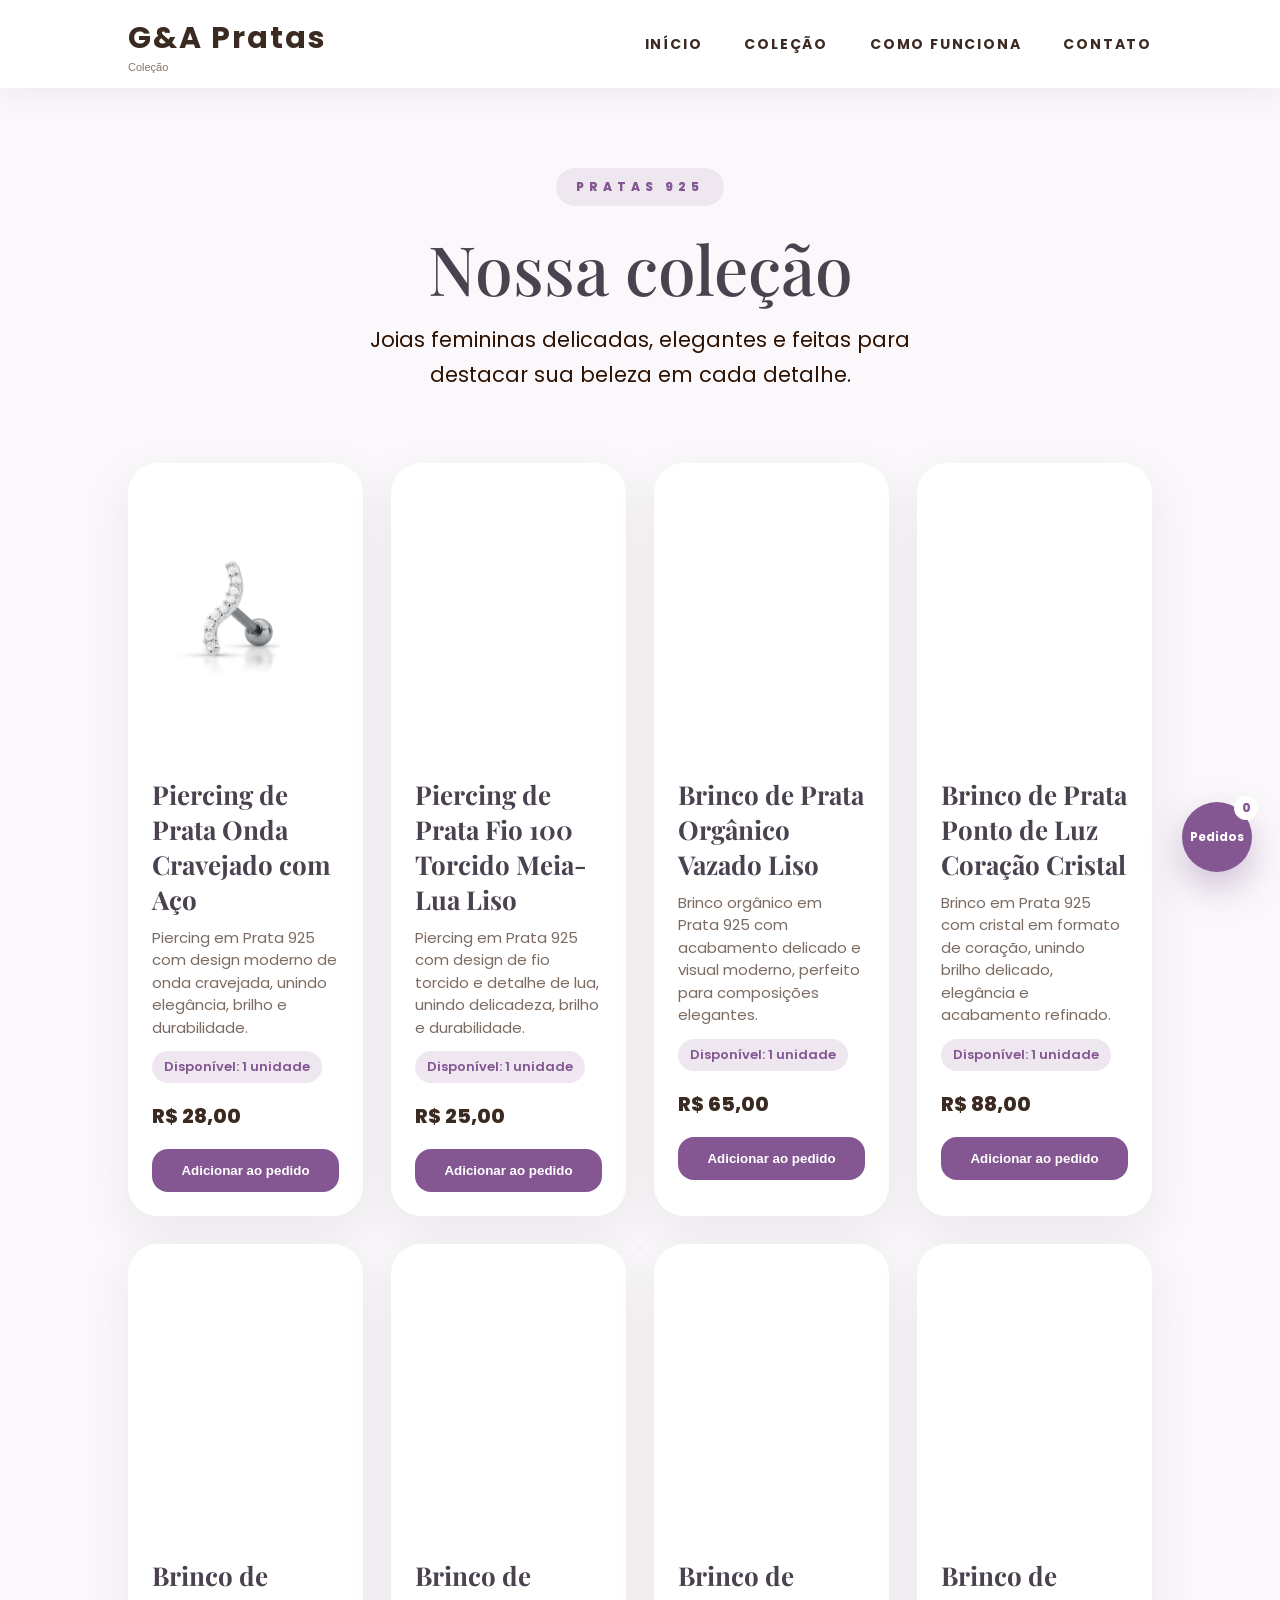
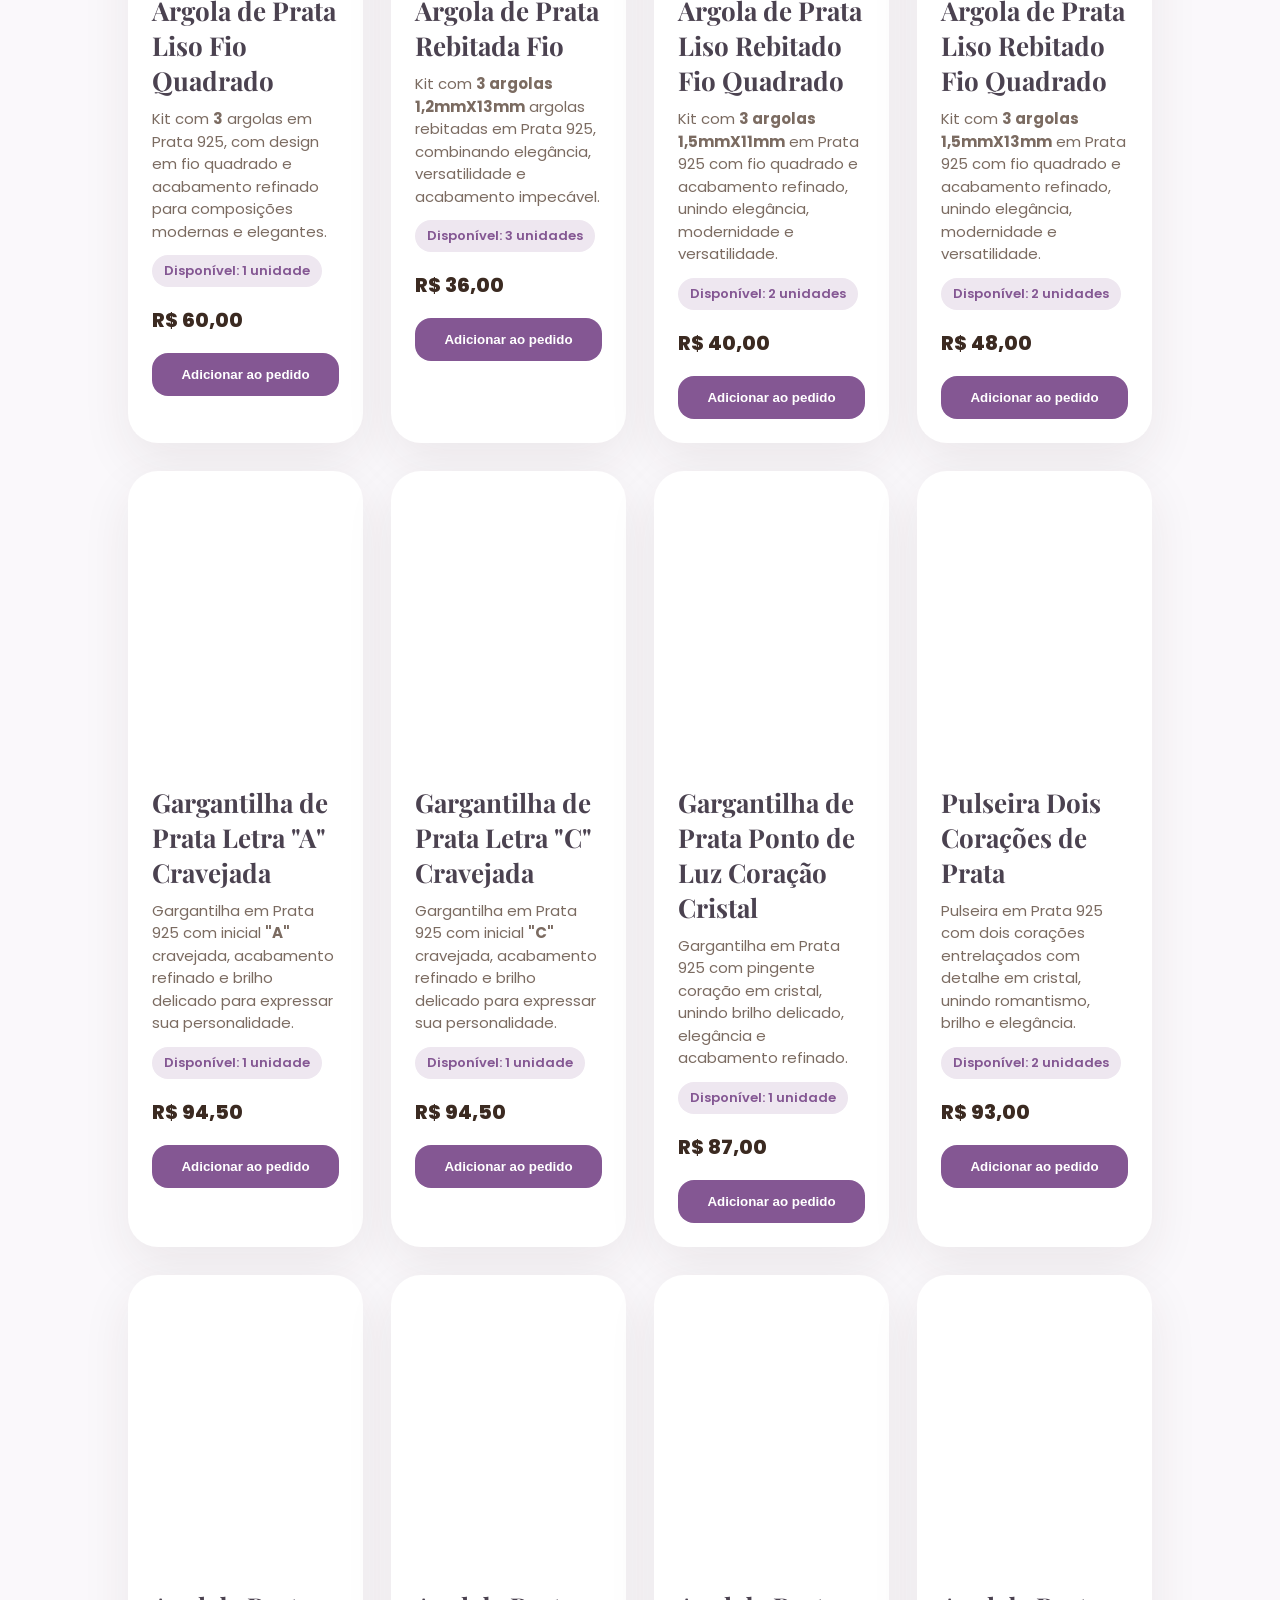
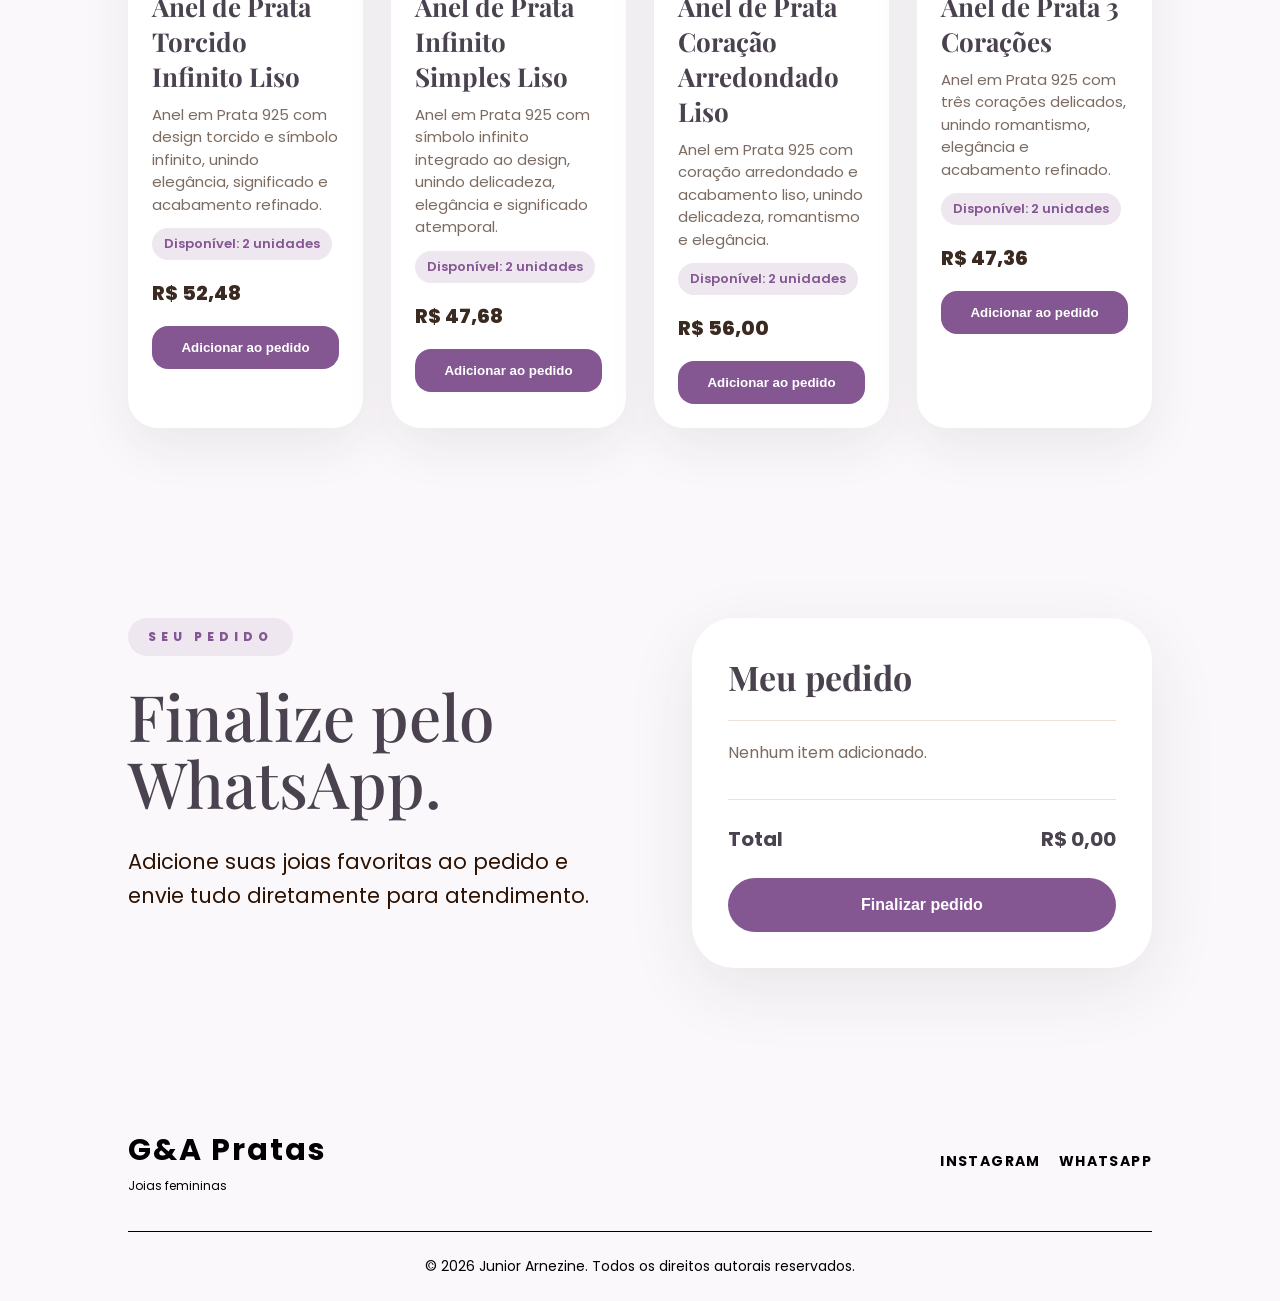
==== G&A Pratas Site/Pages/colecao.html @ 2f2204c3 "Add files via upload" ====
<!DOCTYPE html>
<html lang="pt-BR">
<head>
  <meta charset="UTF-8">
  <meta name="viewport" content="width=device-width, initial-scale=1.0">

  <title>Coleção | G&A Pratas 925</title>
    <link rel="icon" type="imagen/png" href="Imagens/Logo-App bar.png"> 
    <link rel="stylesheet" href="https://cdnjs.cloudflare.com/ajax/libs/font-awesome/6.5.1/css/all.min.css">
  <link rel="preconnect" href="https://fonts.googleapis.com">
  <link rel="preconnect" href="https://fonts.gstatic.com" crossorigin>
  <link href="https://fonts.googleapis.com/css2?family=Playfair+Display:wght@500;600;700&family=Poppins:wght@300;400;500;600;700;800&display=swap" rel="stylesheet">

  <link rel="stylesheet" href="style.css">
</head>

<body>

  <header class="header">
    <a href="index.html" class="logo">
      G&A Pratas
      <span>Coleção</span>
    </a>

    <nav class="nav">
      <a href="index.html">Início</a>
      <a href="#products">Coleção</a>
      <a href="index.html#como-funciona">Como funciona</a>
      <a href="#contato">Contato</a>
    </nav>

    <button class="menu-btn">☰</button>
  </header>

  <main>
    <section class="section collection-page">
      <div class="section-title">
        <span class="tag">Pratas 925</span>
        <h1>Nossa coleção</h1>
        <p>Joias femininas delicadas, elegantes e feitas para destacar sua beleza em cada detalhe.</p>
      </div>

<div class="products" id="products">

  <article class="product">
    <div class="product-img" style="background-image:url('./Imagens/Products/Piercing-onda.webp')"></div>
    <div class="product-info">
      <h3>Piercing de Prata Onda Cravejado com Aço</h3>
      <p>Piercing em Prata 925 com design moderno de onda cravejada, unindo elegância, brilho e durabilidade.</p>
      <span class="stock">Disponível: 1 unidade</span>
      <div class="price">R$ 28,00</div>
      <button onclick="addToCart('Piercing de Prata Onda Cravejado com Aço', 28.00)">Adicionar ao pedido</button>
    </div>
  </article>

  <article class="product">
    <div class="product-img" style="background-image:url('./imagens/Products/Piercing-Coração.webp')"></div>
    <div class="product-info">
      <h3>Piercing de Prata Fio 100 Torcido Meia-Lua Liso</h3>
      <p>Piercing em Prata 925 com design de fio torcido e detalhe de lua, unindo delicadeza, brilho e durabilidade.</p>
      <span class="stock">Disponível: 1 unidade</span>
      <div class="price">R$ 25,00</div>
      <button onclick="addToCart('Piercing de Prata Fio 100 Torcido Meia-Lua Liso', 25.00)">Adicionar ao pedido</button>
    </div>
  </article>

  <article class="product">
    <div class="product-img" style="background-image:url('./imagens/Products/Brinco-Vazado-Organico.webp')"></div>
    <div class="product-info">
      <h3>Brinco de Prata Orgânico Vazado Liso</h3>
      <p>Brinco orgânico em Prata 925 com acabamento delicado e visual moderno, perfeito para composições elegantes.</p>
      <span class="stock">Disponível: 1 unidade</span>
      <div class="price">R$ 65,00</div>
      <button onclick="addToCart('Brinco de Prata Orgânico Vazado Liso', 65.00)">Adicionar ao pedido</button>
    </div>
  </article>

  <article class="product">
    <div class="product-img" style="background-image:url('./imagens/Products/Brinco-PontoLuz-Coração.webp')"></div>
    <div class="product-info">
      <h3>Brinco de Prata Ponto de Luz Coração Cristal</h3>
      <p>Brinco em Prata 925 com cristal em formato de coração, unindo brilho delicado, elegância e acabamento refinado.</p>
      <span class="stock">Disponível: 1 unidade</span>
      <div class="price">R$ 88,00</div>
      <button onclick="addToCart('Brinco de Prata Ponto de Luz Coração Cristal', 88.00)">Adicionar ao pedido</button>
    </div>
  </article>

  <article class="product">
    <div class="product-img" style="background-image:url('./imagens/Products/Trio-Argola-Lisa.webp')"></div>
    <div class="product-info">
      <h3>Brinco de Argola de Prata Liso Fio Quadrado</h3>
      <p>Kit com <strong>3</strong>  argolas em Prata 925, com design em fio quadrado e acabamento refinado para composições modernas e elegantes.</p>
      <span class="stock">Disponível: 1 unidade</span>
      <div class="price">R$ 60,00</div>
      <button onclick="addToCart('Brinco de Argola de Prata Liso Fio Quadrado', 60.00)">Adicionar ao pedido</button>
    </div>
  </article>

  <article class="product">
    <div class="product-img" style="background-image:url('./imagens/Products/Trio-Argola-Rebitada.webp')"></div>
    <div class="product-info">
      <h3>Brinco de Argola de Prata Rebitada Fio</h3>
      <p>Kit com <strong>3 argolas 1,2mmX13mm</strong> argolas rebitadas em Prata 925, combinando elegância, versatilidade e acabamento impecável.</p>
      <span class="stock">Disponível: 3 unidades</span>
      <div class="price">R$ 36,00</div>
      <button onclick="addToCart('Brinco de Argola de Prata Rebitada Fio 1,2mm', 36.00)">Adicionar ao pedido</button>
    </div>
  </article>

  <article class="product">
    <div class="product-img" style="background-image:url('./imagens/Products/Trio-Argola-Rebitada-Quadrado.webp')"></div>
    <div class="product-info">
      <h3>Brinco de Argola de Prata Liso Rebitado Fio Quadrado</h3>
      <p>Kit com <strong>3 argolas 1,5mmX11mm</strong> em Prata 925 com fio quadrado e acabamento refinado, unindo elegância, modernidade e versatilidade.</p>
      <span class="stock">Disponível: 2 unidades</span>
      <div class="price">R$ 40,00</div>
      <button onclick="addToCart('Brinco de Argola de Prata Liso Rebitado Fio Quadrado', 40.00)">Adicionar ao pedido</button>
    </div>
  </article>

  <article class="product">
    <div class="product-img" style="background-image:url('./imagens/Products/Trio-Argola-Rebitada-Quadrado.webp')"></div>
    <div class="product-info">
      <h3>Brinco de Argola de Prata Liso Rebitado Fio Quadrado</h3>
      <p>Kit com <strong>3 argolas 1,5mmX13mm</strong> em Prata 925 com fio quadrado e acabamento refinado, unindo elegância, modernidade e versatilidade.</p>
      <span class="stock">Disponível: 2 unidades</span>
      <div class="price">R$ 48,00</div>
      <button onclick="addToCart('Brinco de Argola de Prata Liso Rebitado Fio Quadrado', 48.00)">Adicionar ao pedido</button>
    </div>
  </article>

  <article class="product">
    <div class="product-img" style="background-image:url('./imagens/Products/Colar-Letra-A.webp')"></div>
    <div class="product-info">
      <h3>Gargantilha de Prata Letra <strong>"A"</strong> Cravejada</h3>
      <p>Gargantilha em Prata 925 com inicial <strong>"A"</strong> cravejada, acabamento refinado e brilho delicado para expressar sua personalidade.</p>
      <span class="stock">Disponível: 1 unidade</span>
      <div class="price">R$ 94,50</div>
      <button onclick="addToCart('Gargantilha de Prata Letra A Cravejada', 94.50)">Adicionar ao pedido</button>
    </div>
  </article>

    <article class="product">
    <div class="product-img" style="background-image:url('./imagens/Products/Colar-Letra-C.png')"></div>
    <div class="product-info">
      <h3>Gargantilha de Prata Letra <strong>"C"</strong> Cravejada</h3>
      <p>Gargantilha em Prata 925 com inicial <strong>"C"</strong> cravejada, acabamento refinado e brilho delicado para expressar sua personalidade.</p>
      <span class="stock">Disponível: 1 unidade</span>
      <div class="price">R$ 94,50</div>
      <button onclick="addToCart('Gargantilha de Prata Letra C Cravejada', 94.50)">Adicionar ao pedido</button>
    </div>
  </article>

  <article class="product">
    <div class="product-img" style="background-image:url('./imagens/Products/Colar-PontoLuz-Coração.webp')"></div>
    <div class="product-info">
      <h3>Gargantilha de Prata Ponto de Luz Coração Cristal</h3>
      <p>Gargantilha em Prata 925 com pingente coração em cristal, unindo brilho delicado, elegância e acabamento refinado.</p>
      <span class="stock">Disponível: 1 unidade</span>
      <div class="price">R$ 87,00</div>
      <button onclick="addToCart('Gargantilha de Prata Ponto de Luz Coração Cristal', 87.00)">Adicionar ao pedido</button>
    </div>
  </article>

  <article class="product">
    <div class="product-img" style="background-image:url('./imagens/Products/Pulseira-Dois-Corações.webp')"></div>
    <div class="product-info">
      <h3>Pulseira Dois Corações de Prata</h3>
      <p>Pulseira em Prata 925 com dois corações entrelaçados com detalhe em cristal, unindo romantismo, brilho e elegância.</p>
      <span class="stock">Disponível: 2 unidades</span>
      <div class="price">R$ 93,00</div>
      <button onclick="addToCart('Pulseira Dois Corações de Prata', 93.00)">Adicionar ao pedido</button>
    </div>
  </article>

  <article class="product">
    <div class="product-img" style="background-image:url('./imagens/Products/Anel-Infinito-Torcido.webp')"></div>
    <div class="product-info">
      <h3>Anel de Prata Torcido Infinito Liso</h3>
      <p>Anel em Prata 925 com design torcido e símbolo infinito, unindo elegância, significado e acabamento refinado.</p>
      <span class="stock">Disponível: 2 unidades</span>
      <div class="price">R$ 52,48</div>
      <button onclick="addToCart('Anel de Prata Torcido Infinito Liso', 52.48)">Adicionar ao pedido</button>
    </div>
  </article>

  <article class="product">
    <div class="product-img" style="background-image:url('./imagens/Products/Anel-Infinito-Simples.webp')"></div>
    <div class="product-info">
      <h3>Anel de Prata Infinito Simples Liso</h3>
      <p>Anel em Prata 925 com símbolo infinito integrado ao design, unindo delicadeza, elegância e significado atemporal.</p>
      <span class="stock">Disponível: 2 unidades</span>
      <div class="price">R$ 47,68</div>
      <button onclick="addToCart('Anel de Prata Infinito Simples Liso', 47.68)">Adicionar ao pedido</button>
    </div>
  </article>

  <article class="product">
    <div class="product-img" style="background-image:url('./imagens/Products/Anel-Coração-Arrendondado.webp')"></div>
    <div class="product-info">
      <h3>Anel de Prata Coração Arredondado Liso</h3>
      <p>Anel em Prata 925 com coração arredondado e acabamento liso, unindo delicadeza, romantismo e elegância.</p>
      <span class="stock">Disponível: 2 unidades</span>
      <div class="price">R$ 56,00</div>
      <button onclick="addToCart('Anel de Prata Coração Arredondado Liso', 56.00)">Adicionar ao pedido</button>
    </div>
  </article>

  <article class="product">
    <div class="product-img" style="background-image:url('./imagens/Products/Anel-3-Corações.webp')"></div>
    <div class="product-info">
      <h3>Anel de Prata 3 Corações</h3>
      <p>Anel em Prata 925 com três corações delicados, unindo romantismo, elegância e acabamento refinado.</p>
      <span class="stock">Disponível: 2 unidades</span>
      <div class="price">R$ 47,36</div>
      <button onclick="addToCart('Anel de Prata 3 Corações', 47.36)">Adicionar ao pedido</button>
    </div>
  </article>

</div>
    </section>

    <section class="custom" id="finalizar">
      <div>
        <span class="tag">Seu pedido</span>
        <h2>Finalize pelo WhatsApp.</h2>
        <p>Adicione suas joias favoritas ao pedido e envie tudo diretamente para atendimento.</p>
      </div>

      <div class="cart">
        <h3>Meu pedido</h3>
        <div class="cart-items" id="cartItems">Nenhum item adicionado.</div>

        <div class="total">
          <strong>Total</strong>
          <strong id="cartTotal">R$ 0,00</strong>
        </div>

        <button class="btn primary full" onclick="checkout()">Finalizar pedido</button>
      </div>
    </section>
  </main>

  <footer class="footer" id="contato">
    <div class="footer-content">
      <a href="index.html" class="footer-logo">
        G&A Pratas
        <span>Joias femininas</span>
      </a>

      <div class="footer-social">
        <a href="https://www.instagram.com/gea.pratas?igsh=MWtmd3duazVtOTZtcA==" target="_blank">Instagram</a>
        <a href="https://wa.me/+5545991361859" target="_blank">WhatsApp</a>
      </div>
    </div>

    <div class="footer-bottom">
      <p>© 2026 Junior Arnezine. Todos os direitos autorais reservados.</p>
    </div>
  </footer>

  <a href="#finalizar" class="floating-cart">
  <strong>Pedidos</strong>
  <span id="floatingCartCount">0</span>
</a>

  <script src="script.js"></script>
</body>
</html>
---- G&A Pratas Site/Pages/style.css ----
:root {
  --primary: #845793;
  --primary-dark: #CEC0D2;
  --primary-light: #EEE7F0;
  --text-dark: #4B4250;
  --background: #FAF8FB;
}
* {
  box-sizing: border-box;
  margin: 0;
  padding: 0;
}

html {
  scroll-behavior: smooth;
}

body {
  font-family: 'Poppins', sans-serif;
  background: var(--background);
  color: var(--text-dark);
}


/* =========================
   HEADER / MENU
========================= */

.header {
  height: 88px;
  display: flex;
  align-items: center;
  justify-content: space-between;
  padding: 0 10%;
  background: rgba(255, 255, 255, 0.92);
  position: sticky;
  top: 0;
  z-index: 10;
  box-shadow: 0 8px 30px rgba(58, 42, 33, 0.06);
}

.logo {
  font-family: 'Poppins', serif;
  font-size: 30px;
  font-weight: 700;
  letter-spacing: 2px;
  color: #3b2a21;
  text-decoration: none;
}

.logo span {
  display: block;
  font-family: Inter, sans-serif;
  font-size: 11px;
  font-weight: 400;
  letter-spacing: 0;
  color: #8b7567;
}

.nav {
  display: flex;
  gap: 42px;
}

.nav a {
  text-decoration: none;
  color: #3b2a21;
  text-transform: uppercase;
  font-weight: 700;
  font-size: 14px;
  letter-spacing: 1.8px;
}

.menu-btn {
  display: none;
  background: none;
  border: 0;
  font-size: 28px;
  color: #3b2a21;
}


/* =========================
   HERO / BANNER PRINCIPAL
========================= */

.hero {
  min-height: calc(100vh - 88px);
  display: grid;
  grid-template-columns: 1fr 1fr;
  gap: 60px;
  align-items: center;
  padding: 60px 10%;
}

.tag {
  display: inline-block;
  text-transform: uppercase;
  color: #845793;
  background: #EEE7F0;
  padding: 10px 20px;
  border-radius: 50px;
  font-size: 12px;
  font-weight: 800;
  letter-spacing: 5px;
  margin-bottom: 26px;
}

h1,
h2 {
  font-family: 'Playfair Display', serif;
  font-weight: 500;
  line-height: 1.05;
}

h1 {
  font-size: 74px;
  max-width: 680px;
}

h2 {
  font-size: 56px;
}

.sub,
.hero-text p:not(.tag),
.section-title p,
.custom p {
  font-size: 21px;
  line-height: 1.65;
  color: #2e1201;
  max-width: 610px;
  margin-top: 28px;
}

.actions {
  display: flex;
  gap: 18px;
  margin-top: 36px;
}


/* =========================
   BOTÕES
========================= */

.btn {
  border: 0;
  border-radius: 999px;
  padding: 18px 32px;
  font-weight: 800;
  font-size: 16px;
  text-decoration: none;
  cursor: pointer;
  display: inline-flex;
  align-items: center;
  justify-content: center;
  transition: 0.25s;
}

.primary {
  background: var(--primary);
  color: white;
}

.primary:hover {
  transform: translateY(-2px);
  background:var(--primary-dark);
}

.secondary {
  background: white;
  color: #3b2a21;
  border: 1px solid #e7ddd5;
}


/* =========================
   IMAGEM PRINCIPAL
========================= */

.hero-card {
  position: relative;
}

.jewel-img {
    height: 620px;
    overflow: hidden;
    border-radius: 90px 0 90px 0;
}

.jewel-img img {
    width: 100%;
    height: 100%;
    object-fit: cover;
    display: block;
}

.floating-card {
  position: absolute;
  right: -20px;
  top: 32px;
  background: rgba(255, 255, 255, 0.82);
  backdrop-filter: blur(10px);
  padding: 24px 36px;
  border-radius: 28px;
  color: #845793;
  box-shadow: 0 20px 60px rgba(58, 42, 33, 0.16);
  font-family: 'Poppins', serif;
  font-size: 15px;
  font-weight: 1200px;
}


/* =========================
   SEÇÕES
========================= */

.section {
  padding: 90px 10%;
}

.section-title {
  text-align: center;
  margin-bottom: 70px;
}

.section-title h2 {
  color: #3b2a21;
}

.section-title p {
  margin: 20px auto 0;
}


/* =========================
   PRODUTOS
========================= */

.products {
  display: grid;
  grid-template-columns: repeat(4, 1fr);
  gap: 28px;
}

.product {
  background: white;
  border-radius: 30px;
  overflow: hidden;
  box-shadow: 0 18px 50px rgba(58, 42, 33, 0.08);
  transition: 0.25s;
}

.product:hover {
  transform: translateY(-6px);
}

.product-img {
  height: 290px;
  background-size: cover;
  background-position: center;
}

.product-info {
  padding: 24px;
}

.product-info h3 {
  font-family: 'Playfair Display', serif;
  font-size: 26px;
  margin-bottom: 10px;
}

.product-info p {
  color: #7b6b61;
  line-height: 1.5;
  font-size: 15px;
  min-height: 45px;
}

.price {
  font-weight: 800;
  font-size: 20px;
  margin: 18px 0;
  color: #3b2a21;
}

.product button {
  width: 100%;
  padding: 14px;
  border-radius: 16px;
  border: 0;
  background: #845793;
  color: white;
  font-weight: 800;
  cursor: pointer;
}


/* =========================
   ÁREA PERSONALIZADA / CARRINHO
========================= */

.custom {
  padding: 100px 10%;
  display: grid;
  grid-template-columns: 1fr 460px;
  gap: 70px;
  align-items: start;
}

.custom h2 {
  font-size: 64px;
  max-width: 560px;
}

.cart {
  background: white;
  border-radius: 42px;
  padding: 36px;
  box-shadow: 0 20px 70px rgba(58, 42, 33, 0.09);
}

.cart h3 {
  font-family: 'Playfair Display', serif;
  font-size: 34px;
  margin-bottom: 20px;
}

.cart-items {
  color: #7b6b61;
  line-height: 1.8;
  border-top: 1px solid #eee2d8;
  border-bottom: 1px solid #eee2d8;
  padding: 18px 0;
  min-height: 80px;
}

.cart-line {
  display: flex;
  justify-content: space-between;
  gap: 10px;
  margin-bottom: 8px;
}

.cart-line button {
  border: 0;
  background: #fff0e9;
  color: #a45d48;
  border-radius: 8px;
  padding: 2px 8px;
  cursor: pointer;
}

.total {
  display: flex;
  justify-content: space-between;
  margin: 24px 0;
  font-size: 20px;
}

.full {
  width: 100%;
}


/* =========================
   COMO FUNCIONA
========================= */

.steps {
  background: #845793;
  color: white;
  padding: 100px 10% 120px;
}

.light h2 {
  color: white;
}

.light p {
  color: #d8c9be;
}

.step-grid {
  display: grid;
  grid-template-columns: repeat(4, 1fr);
  gap: 34px;
  text-align: center;
}

.step {
  padding: 30px;
}

.step span {
  display: inline-flex;
  width: 54px;
  height: 54px;
  border-radius: 50%;
  background: white;
  color: #3b2a21;
  align-items: center;
  justify-content: center;
  font-weight: 900;
  margin-bottom: 24px;
}

.step h3 {
  font-family: 'Playfair Display', serif;
  font-size: 28px;
  margin-bottom: 18px;
}

.step p {
  color: #d8c9be;
  line-height: 1.6;
}


/* =========================
   BOTÃO WHATSAPP
========================= */

.whatsapp {
  position: fixed;
  right: 28px;
  bottom: 28px;
  width: 66px;
  height: 66px;
  border-radius: 50%;
  background: #845793;
  color: white;
  display: flex;
  align-items: center;
  justify-content: center;
  text-decoration: none;
  font-size: 28px;
  box-shadow: 0 15px 35px rgba(132, 87, 147, 0.35);
    transition: .3s;
}
.whatsapp:hover {
    background: #6E4779;
    transform: translateY(-3px);
}

/* =========================
   RESPONSIVO - TABLET
========================= */

@media (max-width: 1100px) {
  .products {
    grid-template-columns: repeat(2, 1fr);
  }

  .hero,
  .custom {
    grid-template-columns: 1fr;
  }

  .hero-card {
    order: -1;
  }

  .jewel-img {
    height: 480px;
  }

  h1 {
    font-size: 56px;
  }

  .step-grid {
    grid-template-columns: repeat(2, 1fr);
  }
}


/* =========================
   RESPONSIVO - CELULAR
========================= */

@media (max-width: 720px) {
  .header {
    padding: 0 6%;
    height: 76px;
  }

  .nav {
    display: none;
    position: absolute;
    top: 76px;
    left: 0;
    right: 0;
    background: white;
    flex-direction: column;
    padding: 24px 6%;
    gap: 22px;
    box-shadow: 0 20px 40px rgba(58, 42, 33, 0.08);
  }

  .nav.active {
    display: flex;
  }

  .menu-btn {
    display: block;
  }

  .hero,
  .section,
  .custom,
  .steps {
    padding-left: 6%;
    padding-right: 6%;
  }

  .hero {
    padding-top: 34px;
    gap: 34px;
  }

  .jewel-img {
    height: 360px;
    border-radius: 46px 0 46px 0;
  }

  .floating-card {
    right: 12px;
    top: 18px;
    font-size: 17px;
    padding: 16px 22px;
  }

  h1 {
    font-size: 44px;
  }

  h2,
  .custom h2 {
    font-size: 40px;
  }

  .sub,
  .section-title p,
  .custom p {
    font-size: 17px;
  }

  .actions {
    flex-direction: column;
  }

  .products,
  .step-grid {
    grid-template-columns: 1fr;
  }

  .custom {
    gap: 34px;
  }

  .cart {
    padding: 26px;
    border-radius: 28px;
  }
}
.footer {
  background: #FAF8FB;
  color: #000000;
  padding: 60px 10% 24px;
}

.footer-content {
  display: flex;
  align-items: center;
  justify-content: space-between;
  gap: 32px;
  border-bottom: 1px solid #000000;
  padding-bottom: 36px;
}

.footer-logo {
  font-family: 'Poppins', serif;
  font-size: 30px;
  font-weight: 700;
  letter-spacing: 2px;
  color:  #000000;
  text-decoration: none;
}

.footer-logo span {
  display: block;
  font-family: 'Poppins', sans-serif;
  font-size: 12px;
  font-weight: 400;
  letter-spacing: 0;
  color: #000000;
  margin-top: 4px;
}

.footer-social {
  display: flex;
  gap: 18px;
  flex-wrap: wrap;
}

.footer-social a {
  color: #000000;
  text-decoration: none;
  font-weight: 700;
  font-size: 14px;
  text-transform: uppercase;
  letter-spacing: 1.4px;
  transition: 0.25s;
}

.footer-social a:hover {
  color: #3b2a21;
}

.footer-bottom {
  text-align: center;
  padding-top: 24px;
}

.footer-bottom p {
  color: #000000;
  font-size: 14px;
}

@media (max-width: 720px) {
  .footer {
    padding: 46px 6% 22px;
  }

  .footer-content {
    flex-direction: column;
    align-items: flex-start;
  }

  .footer-social {
    flex-direction: column;
    gap: 14px;
  }

  .footer-bottom {
    text-align: left;
  }
}
.collection-page {
  padding-top: 80px;
}

.collection-page h1 {
    font-size: 68px;
    text-align: center;
    margin: 0 auto 20px;
}

@media (max-width: 720px) {
  .collection-page h1 {
    font-size: 44px;
  }
}
.stock {
  display: inline-block;
  margin-top: 12px;
  font-size: 13px;
  font-weight: 600;
  color: #845793;
  background: #EEE7F0;
  padding: 6px 12px;
  border-radius: 999px;
}
.floating-cart {
  position: fixed;
  right: 28px;
  bottom: 28px;
  font-family: 'Poppins', sans-serif;
  width: 70px;
  height: 70px;
  border-radius: 50%;
  background: #845793;
  color: white;
  display: flex;
  align-items: center;
  justify-content: center;
  text-decoration: none;
  font-size: 12px;
  z-index: 999;
  box-shadow: 0 15px 35px rgba(132, 87, 147, 0.35);
  transition: 0.3s;
}

.floating-cart:hover {
  background: #6e4779;
  transform: translateY(-4px);
}

#floatingCartCount {
  position: absolute;
  top: -6px;
  right: -6px;
  width: 24px;
  height: 24px;
  border-radius: 50%;
  background: white;
  color: #845793;
  display: flex;
  align-items: center;
  justify-content: center;
  font-size: 12px;
  font-weight: 800;
}
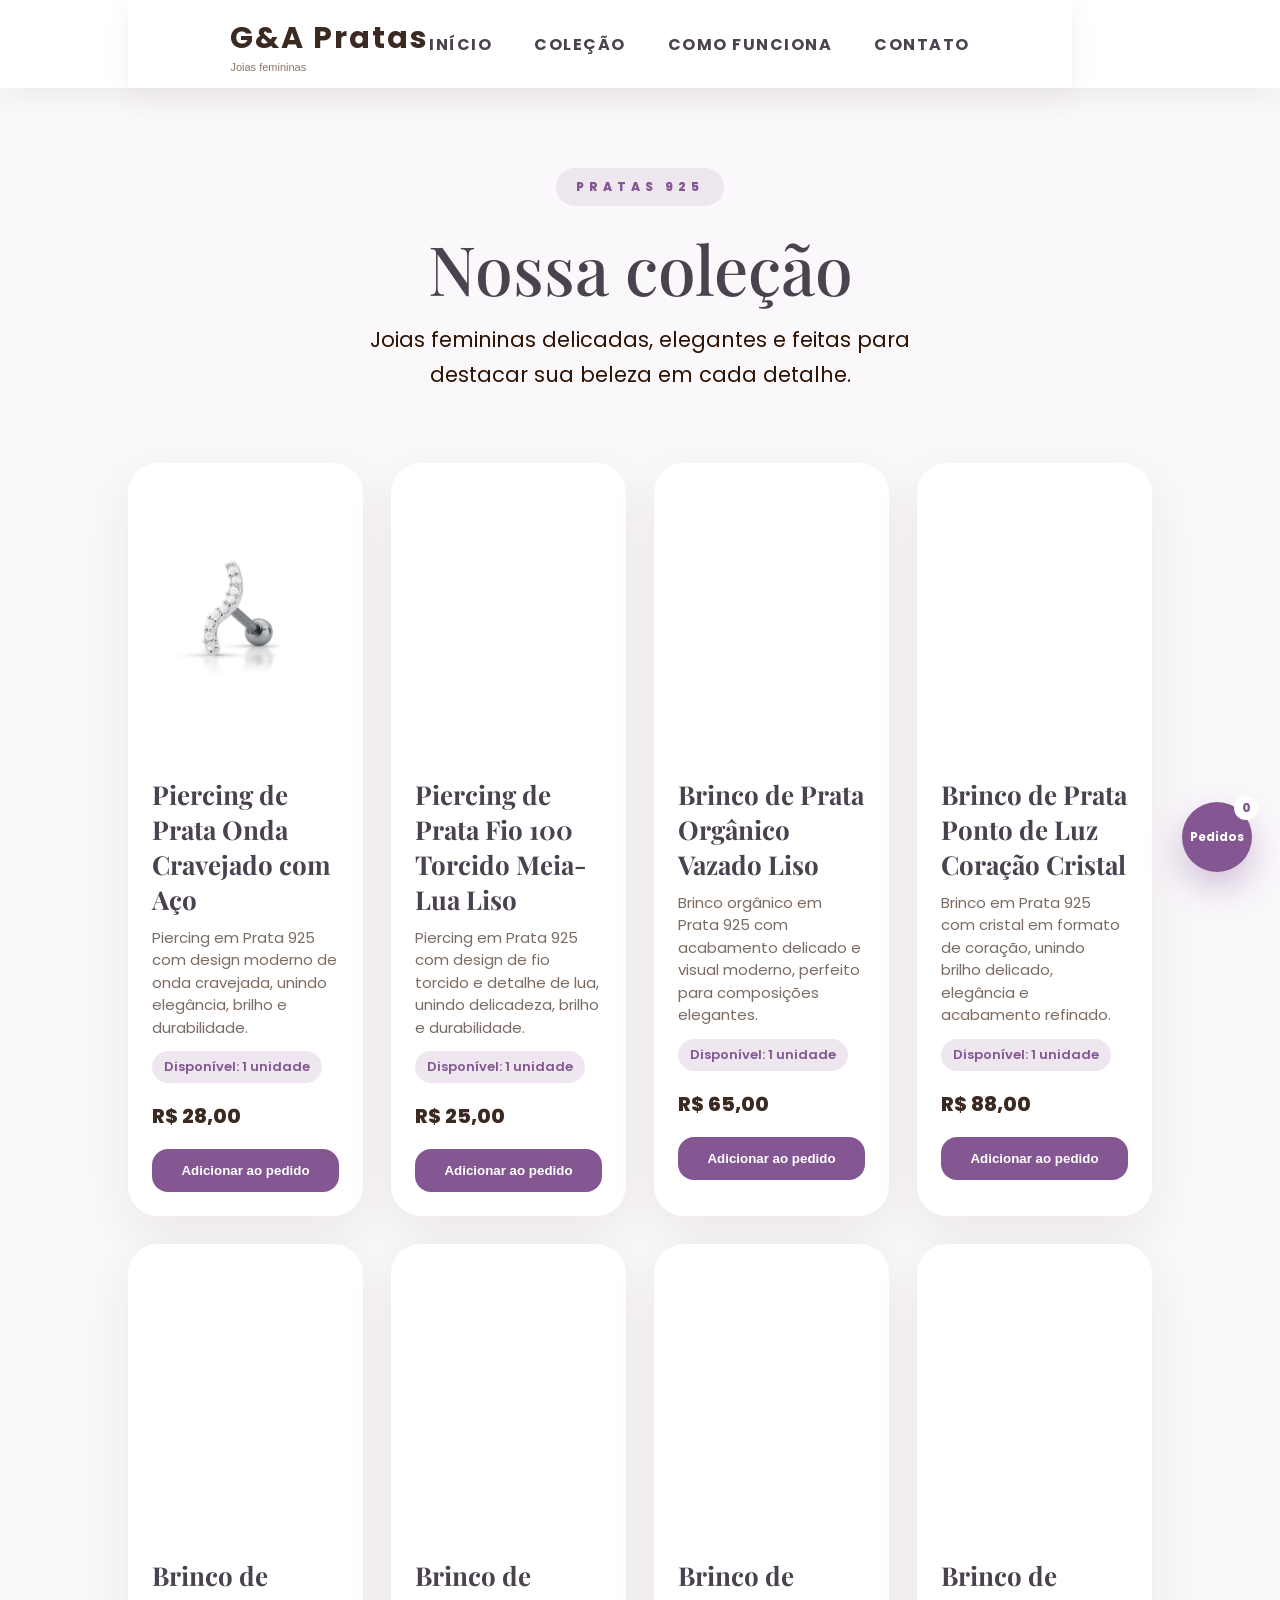
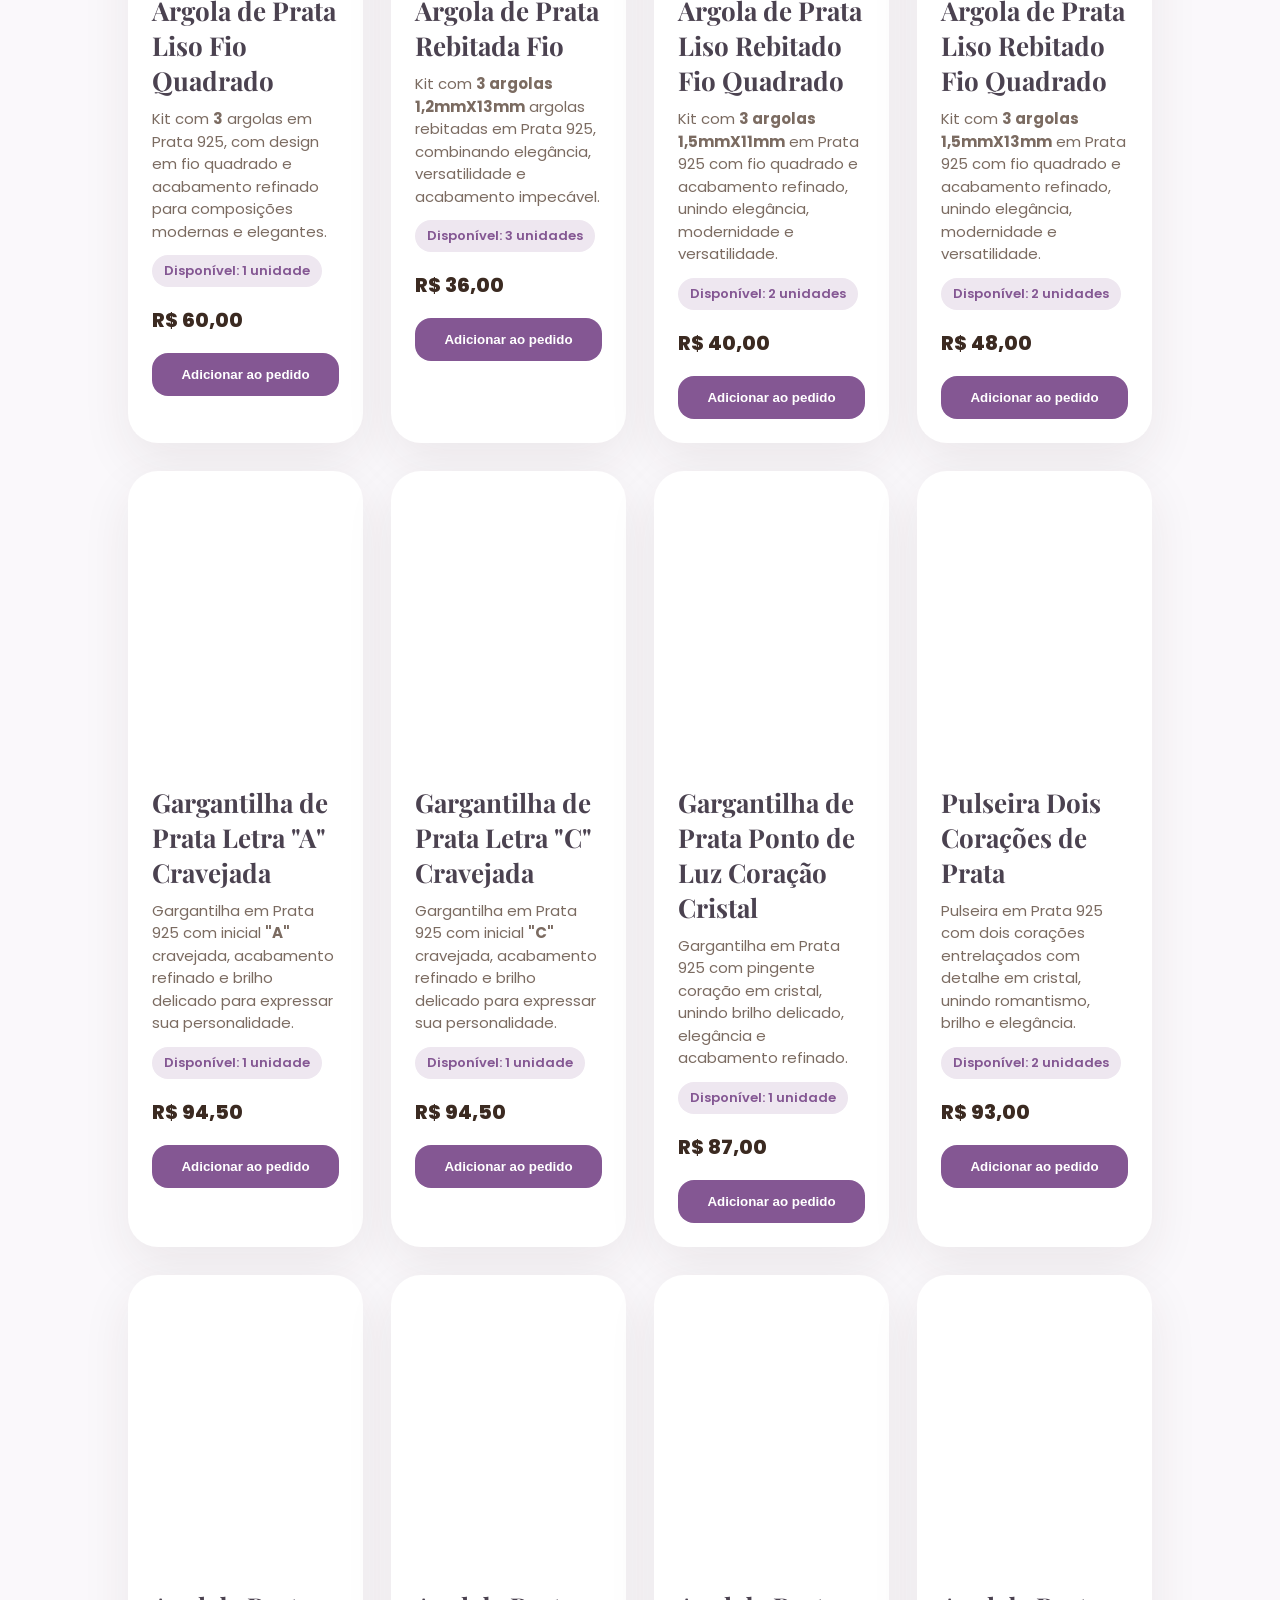
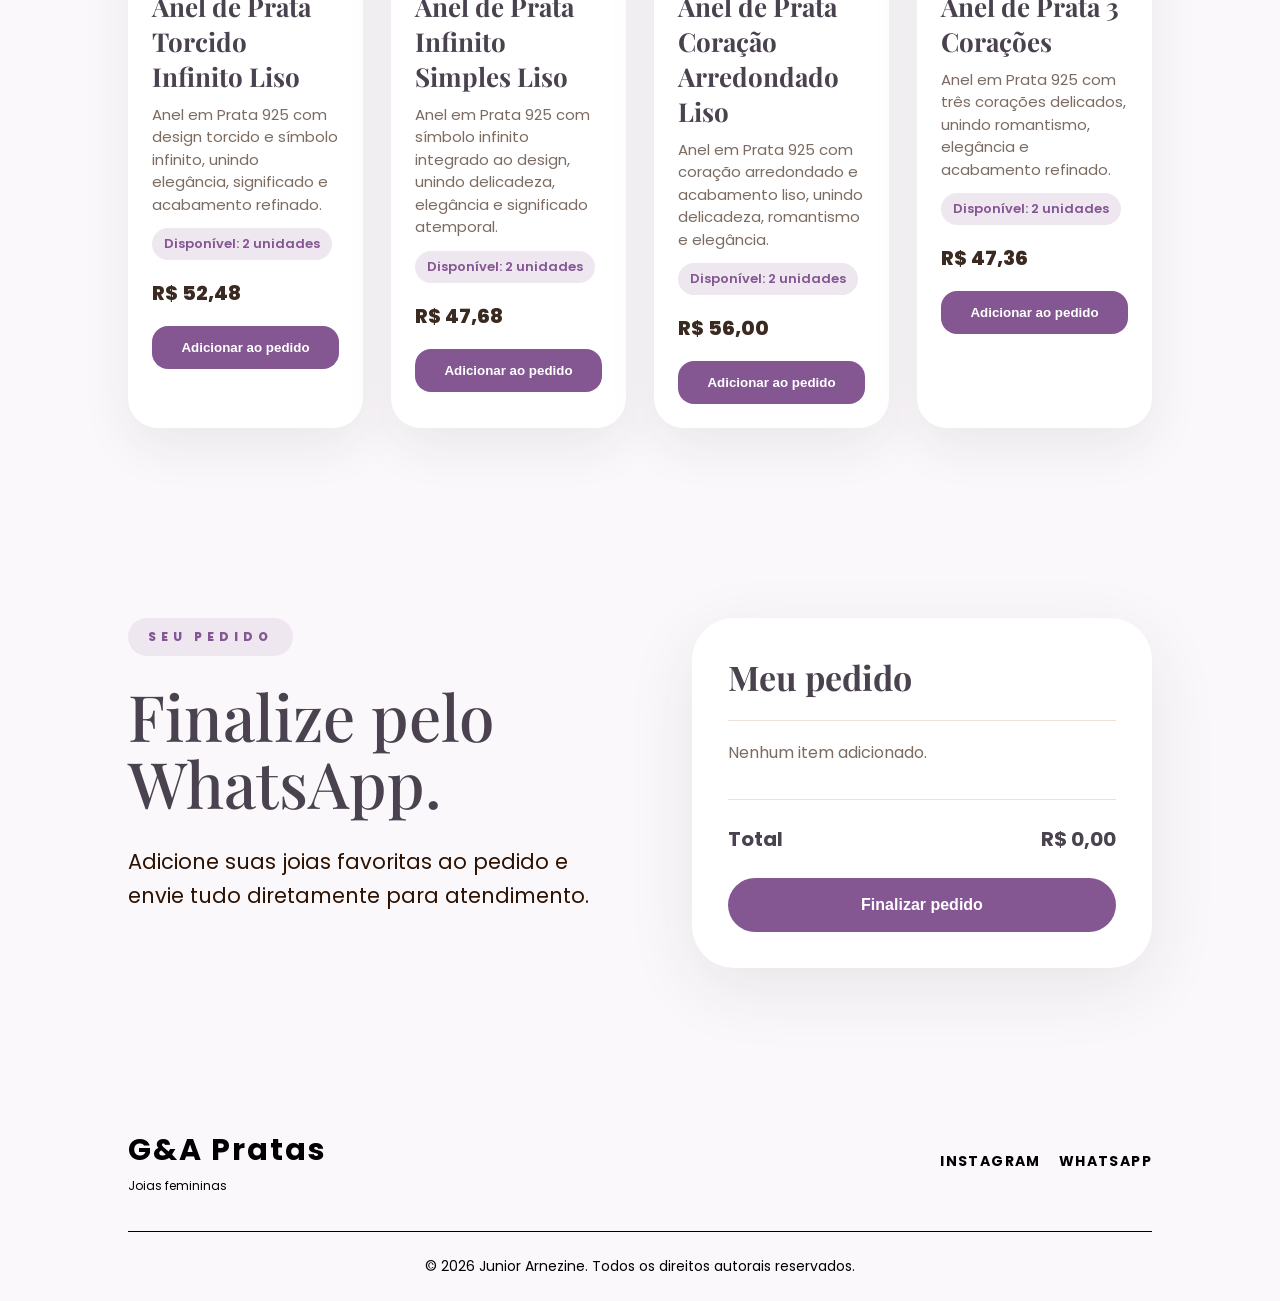
==== commit 57a30ead: "Add files via upload" ====
--- a/G&A Pratas Site/Pages/colecao.html
+++ b/G&A Pratas Site/Pages/colecao.html
@@ -17,19 +17,23 @@
 <body>
 
   <header class="header">
-    <a href="index.html" class="logo">
-      G&A Pratas
-      <span>Coleção</span>
-    </a>
-
-    <nav class="nav">
-      <a href="index.html">Início</a>
-      <a href="#products">Coleção</a>
-      <a href="index.html#como-funciona">Como funciona</a>
-      <a href="#contato">Contato</a>
-    </nav>
-
-    <button class="menu-btn">☰</button>
+<header class="header">
+  <a href="index.html" class="logo">
+    G&A Pratas
+    <span>Joias femininas</span>
+  </a>
+
+  <button class="menu-btn" onclick="document.querySelector('.nav').classList.toggle('active')">
+    ☰
+  </button>
+
+  <nav class="nav">
+    <a href="index.html">INÍCIO</a>
+    <a href="colecao.html">COLEÇÃO</a>
+    <a href="#como-funciona">COMO FUNCIONA</a>
+    <a href="#contato">CONTATO</a>
+  </nav>
+</header>
   </header>
 
   <main>
@@ -43,7 +47,7 @@
 <div class="products" id="products">
 
   <article class="product">
-    <div class="product-img" style="background-image:url('./Imagens/Products/Piercing-onda.webp')"></div>
+    <div class="product-img" style="background-image:url('./Imagens/Products/piercing-onda.webp')"></div>
     <div class="product-info">
       <h3>Piercing de Prata Onda Cravejado com Aço</h3>
       <p>Piercing em Prata 925 com design moderno de onda cravejada, unindo elegância, brilho e durabilidade.</p>
@@ -54,7 +58,7 @@
   </article>
 
   <article class="product">
-    <div class="product-img" style="background-image:url('./imagens/Products/Piercing-Coração.webp')"></div>
+    <div class="product-img" style="background-image:url('./imagens/Products/piercing-lua-torcido.webp')"></div>
     <div class="product-info">
       <h3>Piercing de Prata Fio 100 Torcido Meia-Lua Liso</h3>
       <p>Piercing em Prata 925 com design de fio torcido e detalhe de lua, unindo delicadeza, brilho e durabilidade.</p>
@@ -65,7 +69,7 @@
   </article>
 
   <article class="product">
-    <div class="product-img" style="background-image:url('./imagens/Products/Brinco-Vazado-Organico.webp')"></div>
+    <div class="product-img" style="background-image:url('./imagens/Products/brinco-vazado-organico.webp')"></div>
     <div class="product-info">
       <h3>Brinco de Prata Orgânico Vazado Liso</h3>
       <p>Brinco orgânico em Prata 925 com acabamento delicado e visual moderno, perfeito para composições elegantes.</p>
@@ -76,7 +80,7 @@
   </article>
 
   <article class="product">
-    <div class="product-img" style="background-image:url('./imagens/Products/Brinco-PontoLuz-Coração.webp')"></div>
+    <div class="product-img" style="background-image:url('./imagens/Products/brinco-pontoluz-coracao.webp')"></div>
     <div class="product-info">
       <h3>Brinco de Prata Ponto de Luz Coração Cristal</h3>
       <p>Brinco em Prata 925 com cristal em formato de coração, unindo brilho delicado, elegância e acabamento refinado.</p>
@@ -87,7 +91,7 @@
   </article>
 
   <article class="product">
-    <div class="product-img" style="background-image:url('./imagens/Products/Trio-Argola-Lisa.webp')"></div>
+    <div class="product-img" style="background-image:url('./imagens/Products/trio-argola-lisa.webp')"></div>
     <div class="product-info">
       <h3>Brinco de Argola de Prata Liso Fio Quadrado</h3>
       <p>Kit com <strong>3</strong>  argolas em Prata 925, com design em fio quadrado e acabamento refinado para composições modernas e elegantes.</p>
@@ -98,7 +102,7 @@
   </article>
 
   <article class="product">
-    <div class="product-img" style="background-image:url('./imagens/Products/Trio-Argola-Rebitada.webp')"></div>
+    <div class="product-img" style="background-image:url('./imagens/Products/trio-argola-rebitada.webp')"></div>
     <div class="product-info">
       <h3>Brinco de Argola de Prata Rebitada Fio</h3>
       <p>Kit com <strong>3 argolas 1,2mmX13mm</strong> argolas rebitadas em Prata 925, combinando elegância, versatilidade e acabamento impecável.</p>
@@ -109,7 +113,7 @@
   </article>
 
   <article class="product">
-    <div class="product-img" style="background-image:url('./imagens/Products/Trio-Argola-Rebitada-Quadrado.webp')"></div>
+    <div class="product-img" style="background-image:url('./imagens/Products/trio-argola-rebitada-quadrado.webp')"></div>
     <div class="product-info">
       <h3>Brinco de Argola de Prata Liso Rebitado Fio Quadrado</h3>
       <p>Kit com <strong>3 argolas 1,5mmX11mm</strong> em Prata 925 com fio quadrado e acabamento refinado, unindo elegância, modernidade e versatilidade.</p>
@@ -120,7 +124,7 @@
   </article>
 
   <article class="product">
-    <div class="product-img" style="background-image:url('./imagens/Products/Trio-Argola-Rebitada-Quadrado.webp')"></div>
+    <div class="product-img" style="background-image:url('./imagens/Products/trio-argola-rebitada-quadrado.webp')"></div>
     <div class="product-info">
       <h3>Brinco de Argola de Prata Liso Rebitado Fio Quadrado</h3>
       <p>Kit com <strong>3 argolas 1,5mmX13mm</strong> em Prata 925 com fio quadrado e acabamento refinado, unindo elegância, modernidade e versatilidade.</p>
@@ -131,7 +135,7 @@
   </article>
 
   <article class="product">
-    <div class="product-img" style="background-image:url('./imagens/Products/Colar-Letra-A.webp')"></div>
+    <div class="product-img" style="background-image:url('./imagens/Products/colar-letra-a.webp')"></div>
     <div class="product-info">
       <h3>Gargantilha de Prata Letra <strong>"A"</strong> Cravejada</h3>
       <p>Gargantilha em Prata 925 com inicial <strong>"A"</strong> cravejada, acabamento refinado e brilho delicado para expressar sua personalidade.</p>
@@ -142,7 +146,7 @@
   </article>
 
     <article class="product">
-    <div class="product-img" style="background-image:url('./imagens/Products/Colar-Letra-C.png')"></div>
+    <div class="product-img" style="background-image:url('./imagens/Products/colar-letra-c.png')"></div>
     <div class="product-info">
       <h3>Gargantilha de Prata Letra <strong>"C"</strong> Cravejada</h3>
       <p>Gargantilha em Prata 925 com inicial <strong>"C"</strong> cravejada, acabamento refinado e brilho delicado para expressar sua personalidade.</p>
@@ -153,7 +157,7 @@
   </article>
 
   <article class="product">
-    <div class="product-img" style="background-image:url('./imagens/Products/Colar-PontoLuz-Coração.webp')"></div>
+    <div class="product-img" style="background-image:url('./imagens/Products/colar-pontoluz-coracao.webp')"></div>
     <div class="product-info">
       <h3>Gargantilha de Prata Ponto de Luz Coração Cristal</h3>
       <p>Gargantilha em Prata 925 com pingente coração em cristal, unindo brilho delicado, elegância e acabamento refinado.</p>
@@ -164,7 +168,7 @@
   </article>
 
   <article class="product">
-    <div class="product-img" style="background-image:url('./imagens/Products/Pulseira-Dois-Corações.webp')"></div>
+    <div class="product-img" style="background-image:url('./imagens/Products/pulseira-dois-coracoes.webp')"></div>
     <div class="product-info">
       <h3>Pulseira Dois Corações de Prata</h3>
       <p>Pulseira em Prata 925 com dois corações entrelaçados com detalhe em cristal, unindo romantismo, brilho e elegância.</p>
@@ -175,7 +179,7 @@
   </article>
 
   <article class="product">
-    <div class="product-img" style="background-image:url('./imagens/Products/Anel-Infinito-Torcido.webp')"></div>
+    <div class="product-img" style="background-image:url('./imagens/Products/anel-infinito-torcido.webp')"></div>
     <div class="product-info">
       <h3>Anel de Prata Torcido Infinito Liso</h3>
       <p>Anel em Prata 925 com design torcido e símbolo infinito, unindo elegância, significado e acabamento refinado.</p>
@@ -186,7 +190,7 @@
   </article>
 
   <article class="product">
-    <div class="product-img" style="background-image:url('./imagens/Products/Anel-Infinito-Simples.webp')"></div>
+    <div class="product-img" style="background-image:url('./imagens/Products/anel-infinito-simples.webp')"></div>
     <div class="product-info">
       <h3>Anel de Prata Infinito Simples Liso</h3>
       <p>Anel em Prata 925 com símbolo infinito integrado ao design, unindo delicadeza, elegância e significado atemporal.</p>
@@ -197,7 +201,7 @@
   </article>
 
   <article class="product">
-    <div class="product-img" style="background-image:url('./imagens/Products/Anel-Coração-Arrendondado.webp')"></div>
+    <div class="product-img" style="background-image:url('./imagens/Products/anel-coracao-arrendondado.webp')"></div>
     <div class="product-info">
       <h3>Anel de Prata Coração Arredondado Liso</h3>
       <p>Anel em Prata 925 com coração arredondado e acabamento liso, unindo delicadeza, romantismo e elegância.</p>
@@ -208,7 +212,7 @@
   </article>
 
   <article class="product">
-    <div class="product-img" style="background-image:url('./imagens/Products/Anel-3-Corações.webp')"></div>
+    <div class="product-img" style="background-image:url('./imagens/Products/anel-3-coracoes.webp')"></div>
     <div class="product-info">
       <h3>Anel de Prata 3 Corações</h3>
       <p>Anel em Prata 925 com três corações delicados, unindo romantismo, elegância e acabamento refinado.</p>
--- a/G&A Pratas Site/Pages/style.css
+++ b/G&A Pratas Site/Pages/style.css
@@ -482,11 +482,6 @@
 ========================= */
 
 @media (max-width: 720px) {
-  .header {
-    padding: 0 6%;
-    height: 76px;
-  }
-
   .nav {
     display: none;
     position: absolute;
@@ -497,6 +492,7 @@
     flex-direction: column;
     padding: 24px 6%;
     gap: 22px;
+    z-index: 9999;
     box-shadow: 0 20px 40px rgba(58, 42, 33, 0.08);
   }
 
@@ -506,8 +502,14 @@
 
   .menu-btn {
     display: block;
-  }
-
+    background: none;
+    border: none;
+    font-size: 32px;
+    color: #3b2a21;
+    cursor: pointer;
+    z-index: 10000;
+    position: relative;
+  }
   .hero,
   .section,
   .custom,
@@ -713,4 +715,45 @@
   justify-content: center;
   font-size: 12px;
   font-weight: 800;
-}+}
+@media (max-width: 720px) {
+  .header {
+    position: sticky;
+    top: 0;
+    z-index: 99999;
+  }
+
+  .menu-btn {
+    display: block !important;
+    position: relative;
+    z-index: 999999;
+    pointer-events: auto;
+  }
+
+  .nav {
+    display: none !important;
+    position: fixed;
+    top: 90px;
+    left: 20px;
+    right: 20px;
+    background: white;
+    padding: 24px;
+    border-radius: 24px;
+    flex-direction: column;
+    gap: 20px;
+    z-index: 999998;
+    box-shadow: 0 20px 50px rgba(0,0,0,.12);
+  }
+
+  .nav.active {
+    display: flex !important;
+  }
+}
+  .nav a {
+    display: block;
+    color: #4B4250 !important;
+    font-size: 16px;
+    font-weight: 700;
+    text-decoration: none;
+    letter-spacing: 1.5px;
+  }
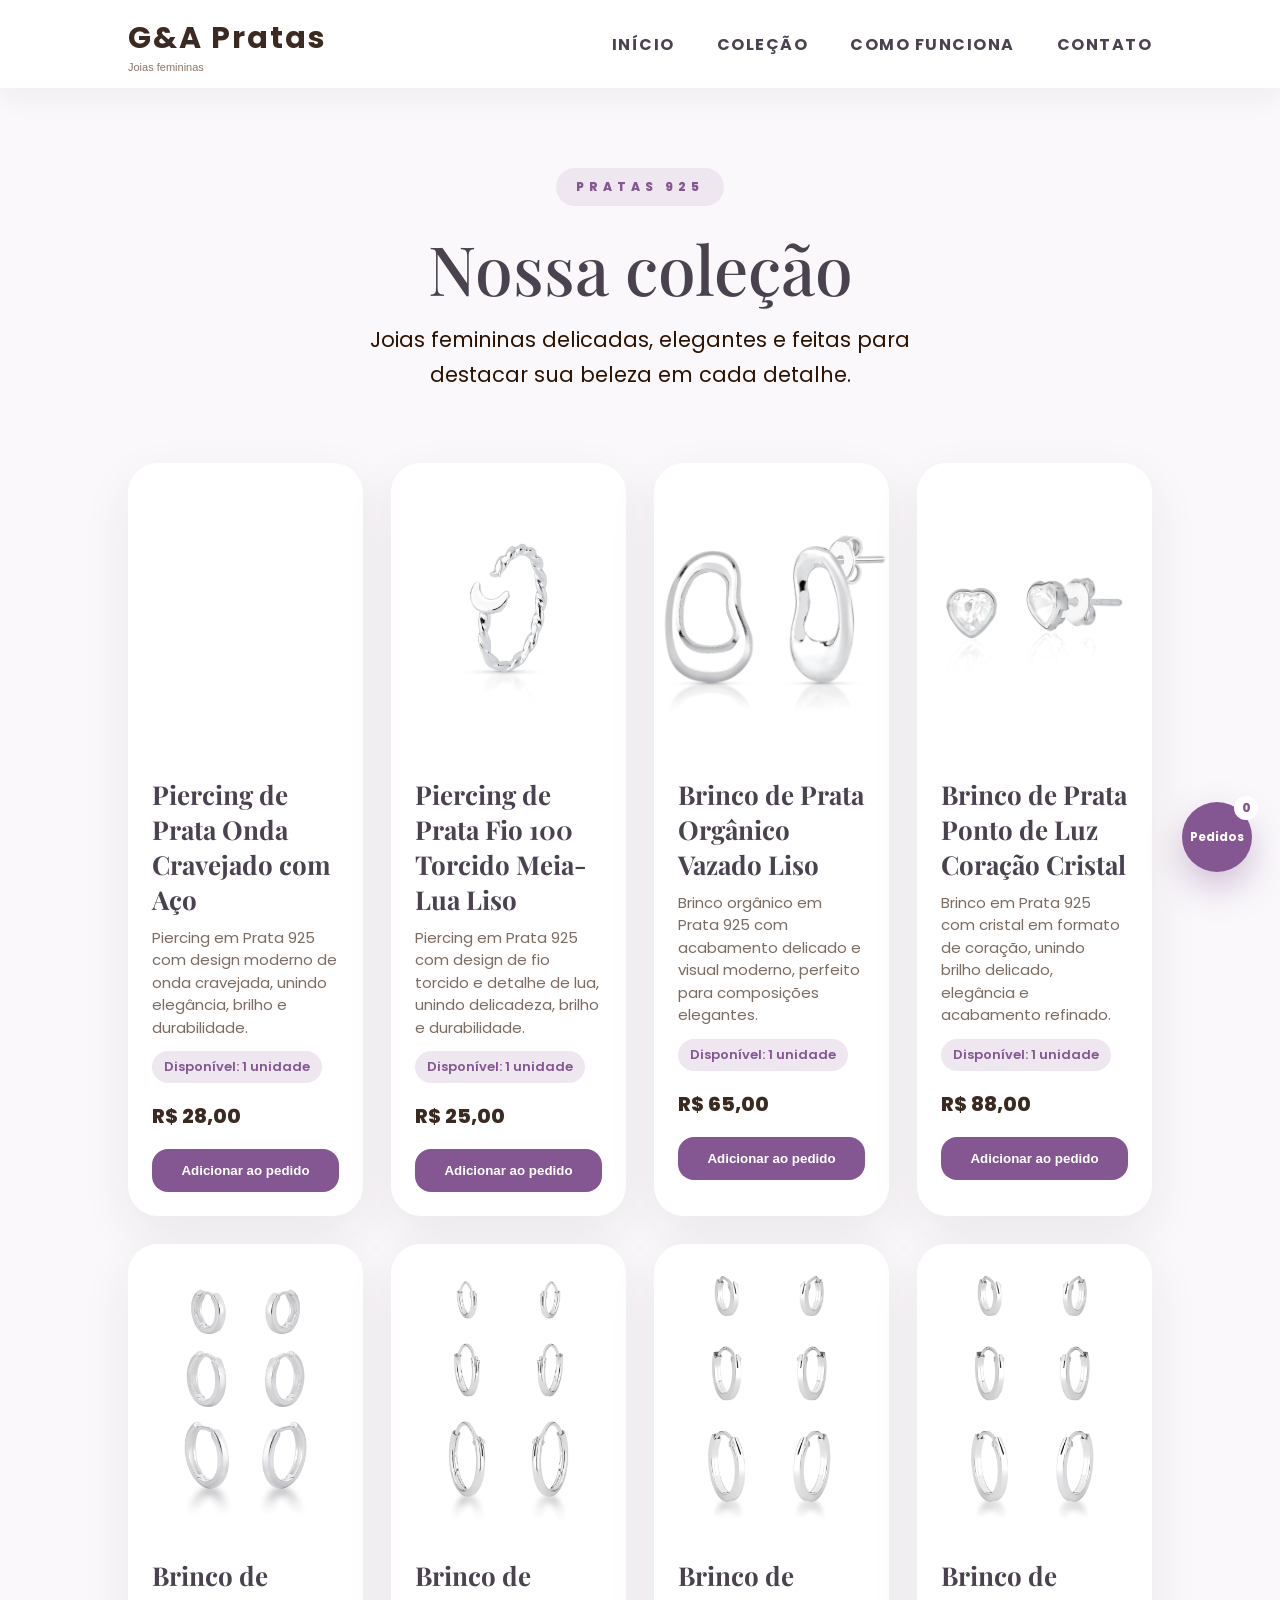
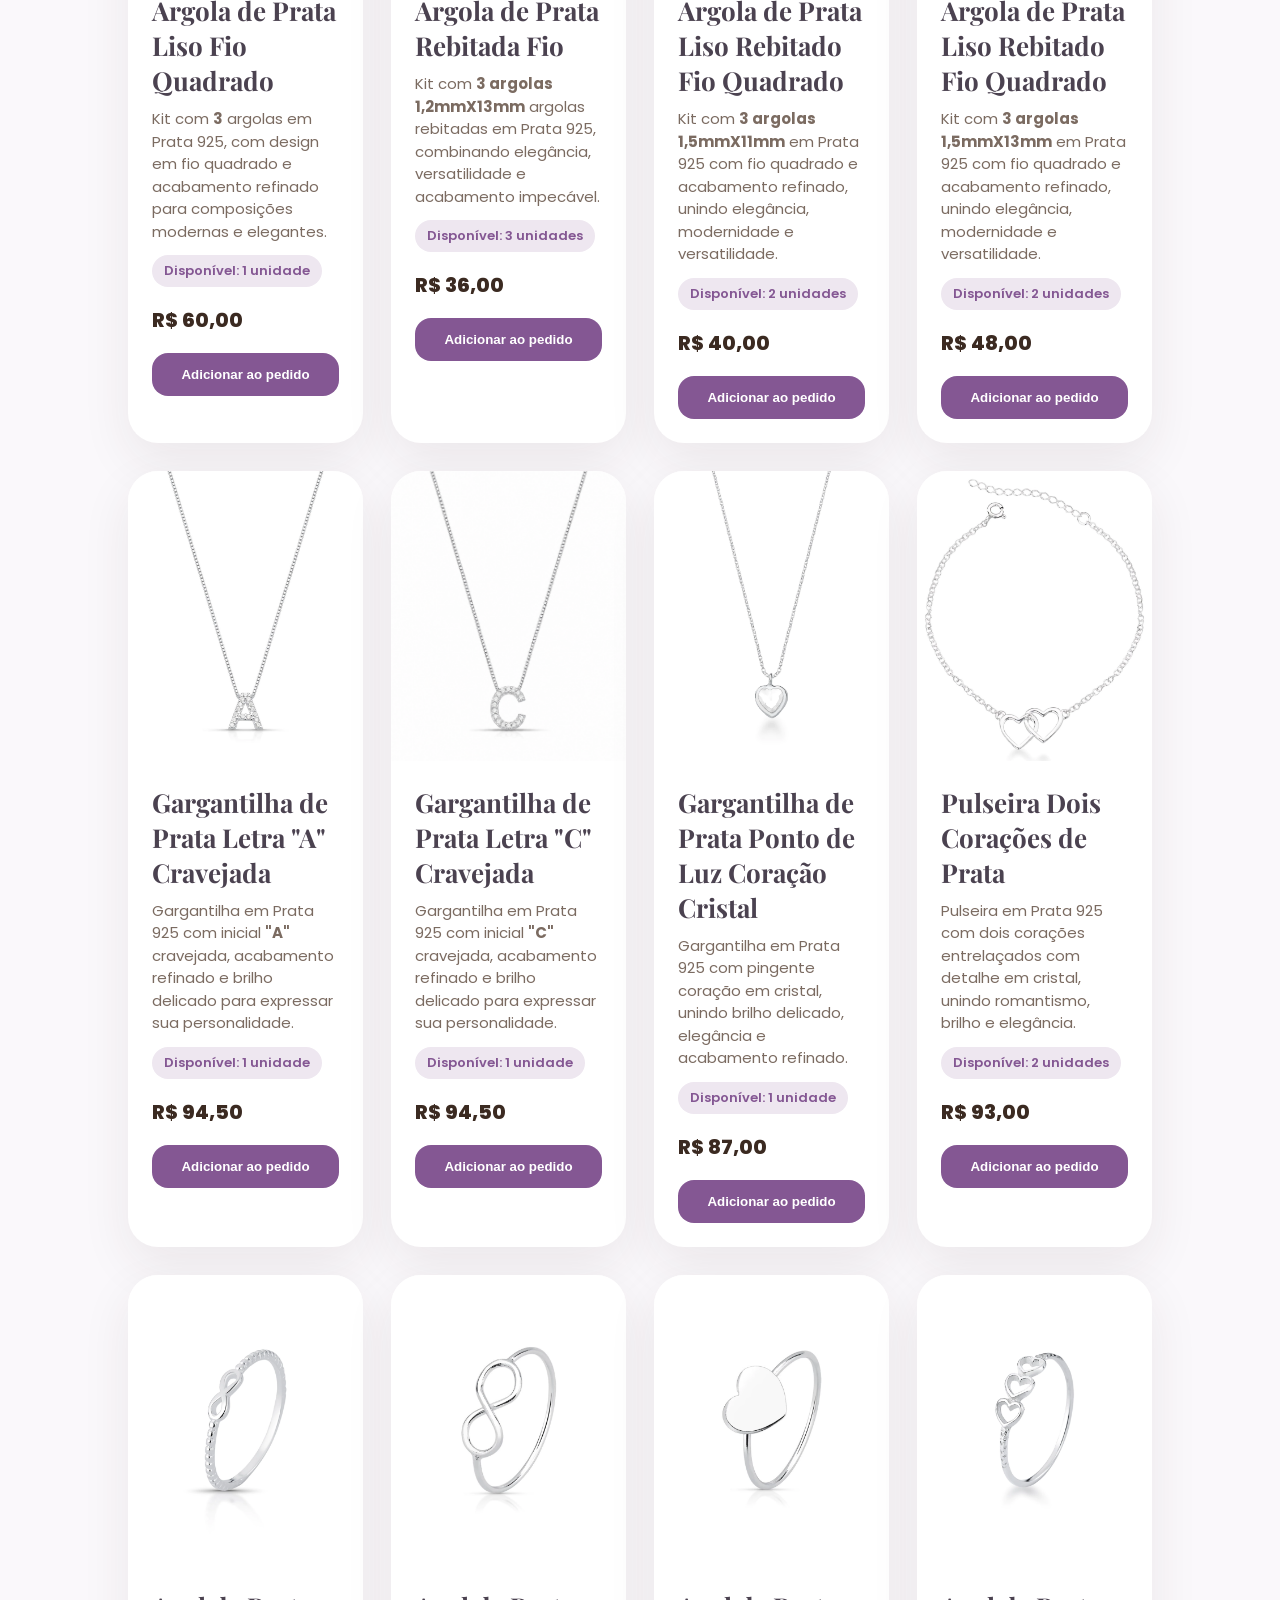
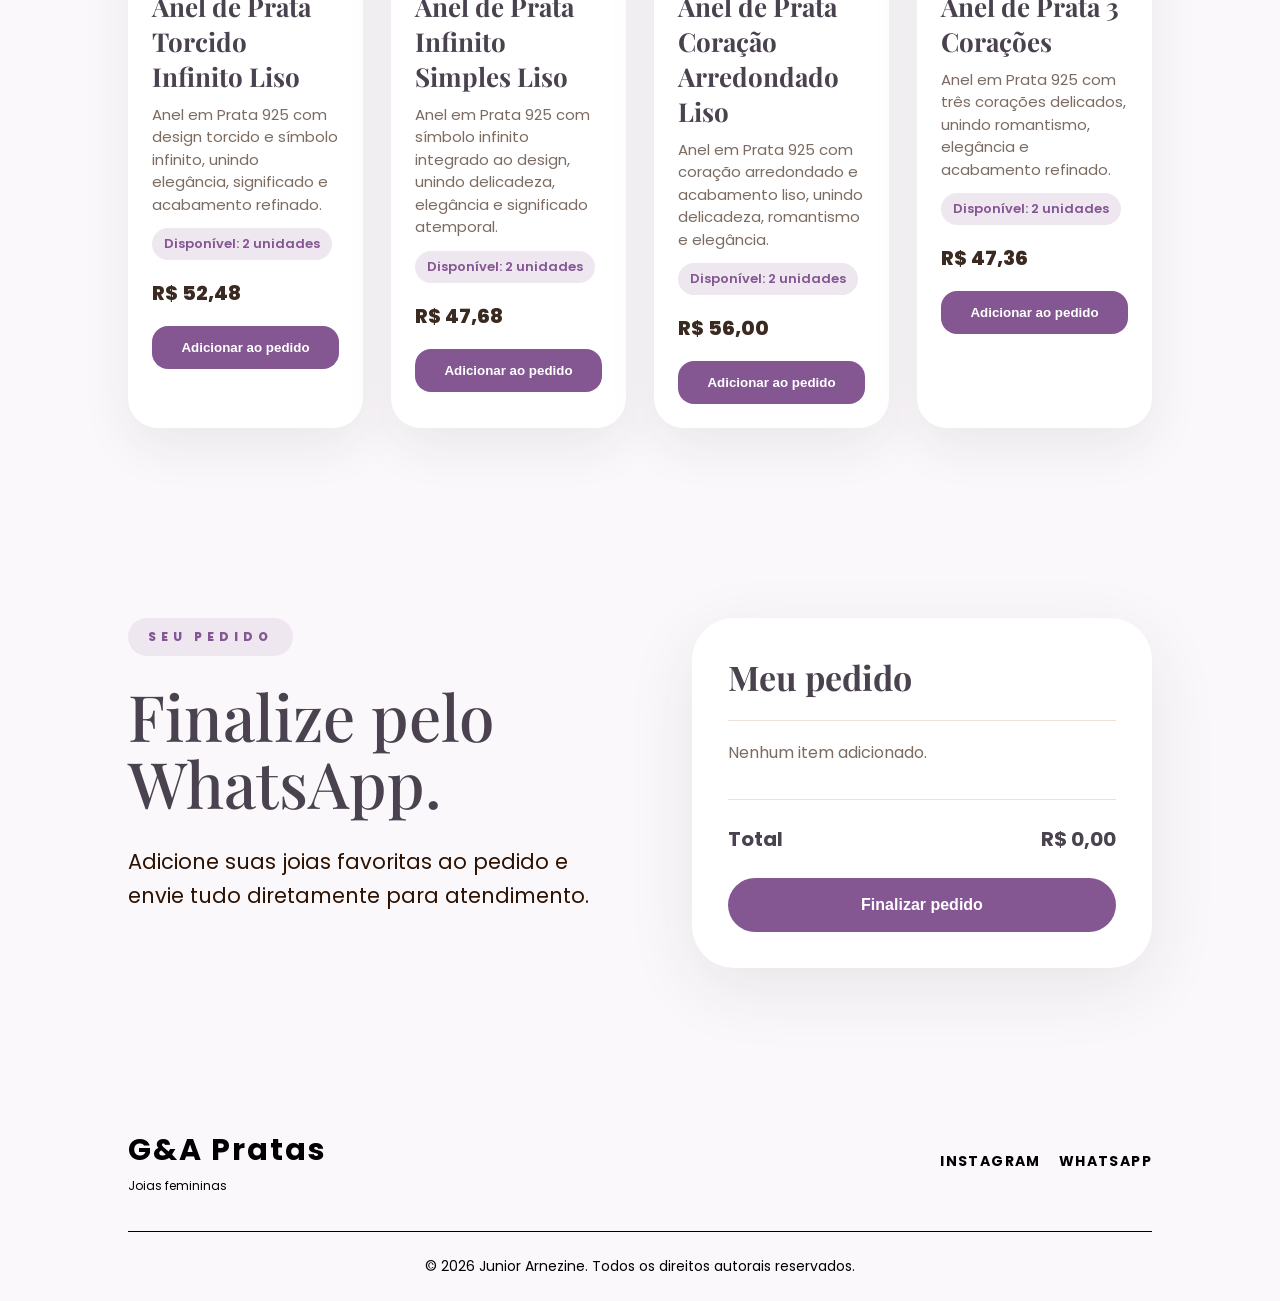
==== commit 5ec6af55: "Add files via upload" ====
--- a/G&A Pratas Site/Pages/colecao.html
+++ b/G&A Pratas Site/Pages/colecao.html
@@ -16,7 +16,6 @@
 
 <body>
 
-  <header class="header">
 <header class="header">
   <a href="index.html" class="logo">
     G&A Pratas
@@ -34,7 +33,6 @@
     <a href="#contato">CONTATO</a>
   </nav>
 </header>
-  </header>
 
   <main>
     <section class="section collection-page">
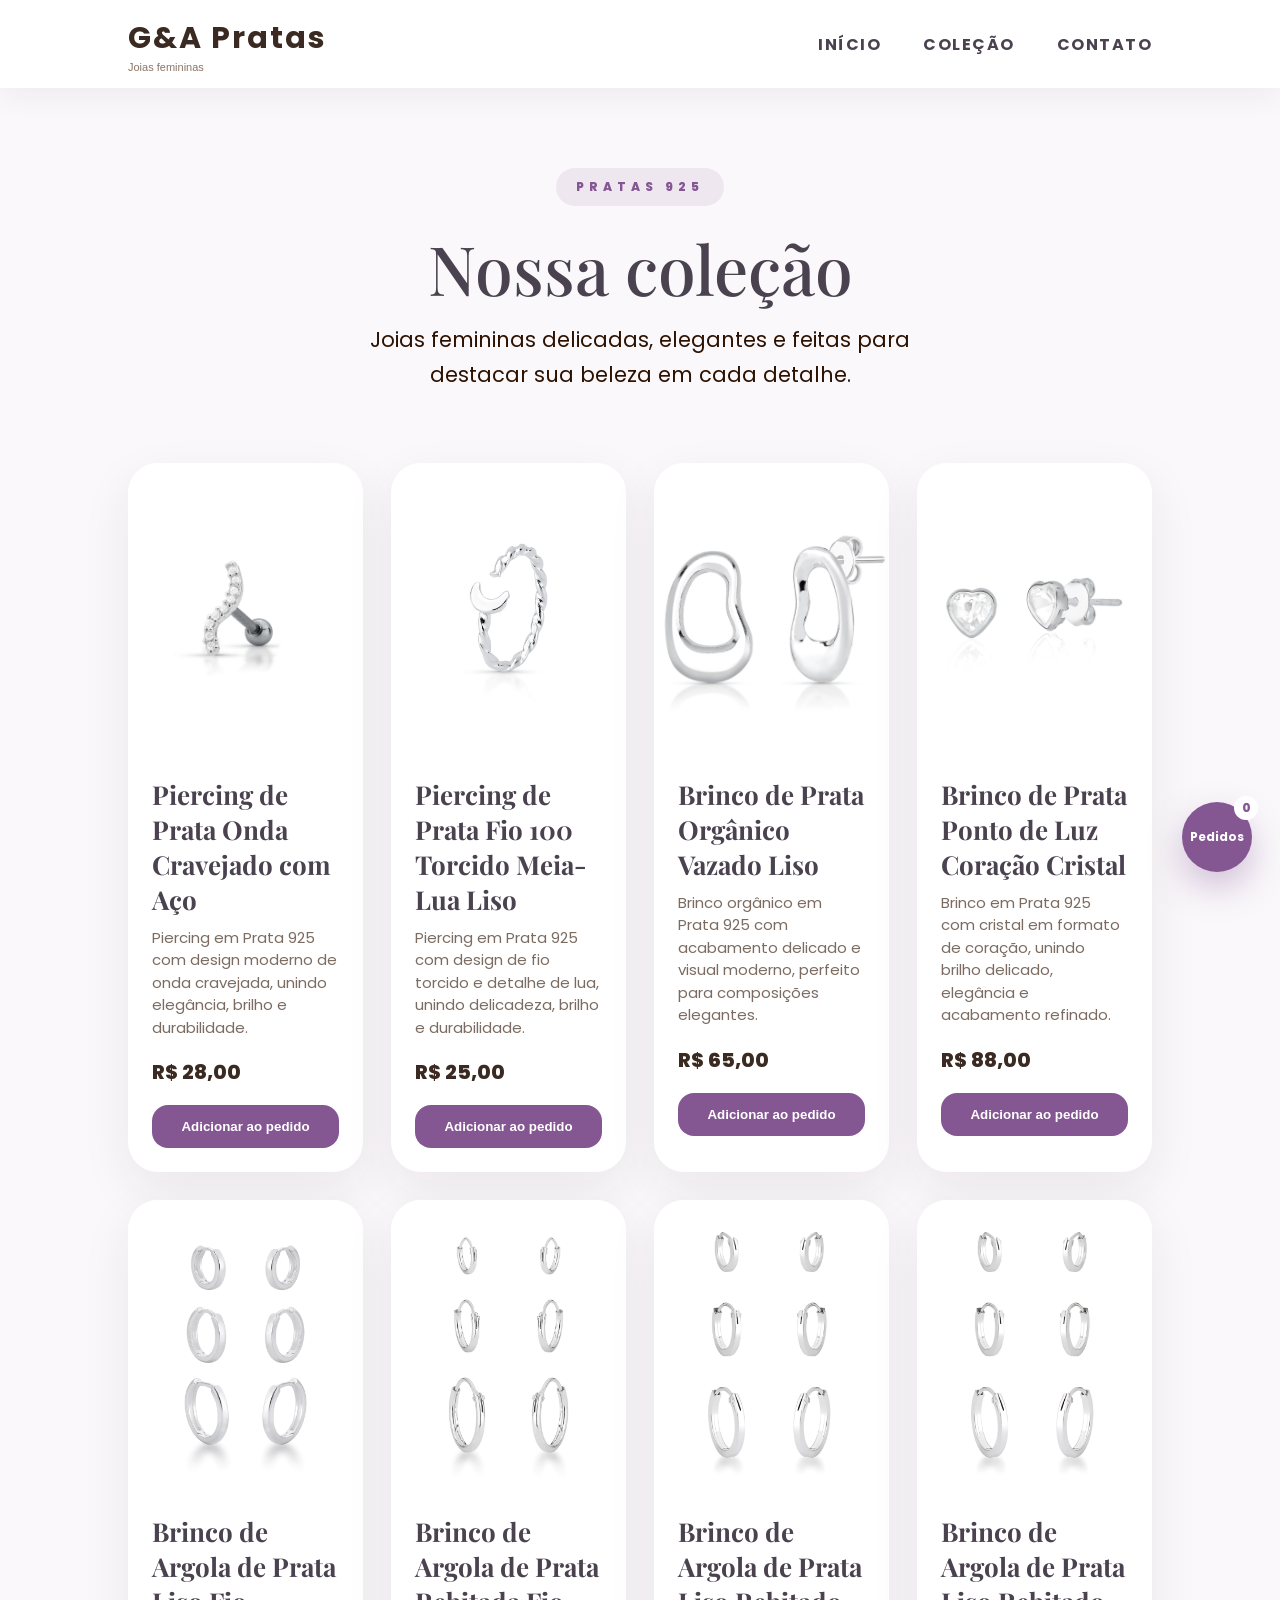
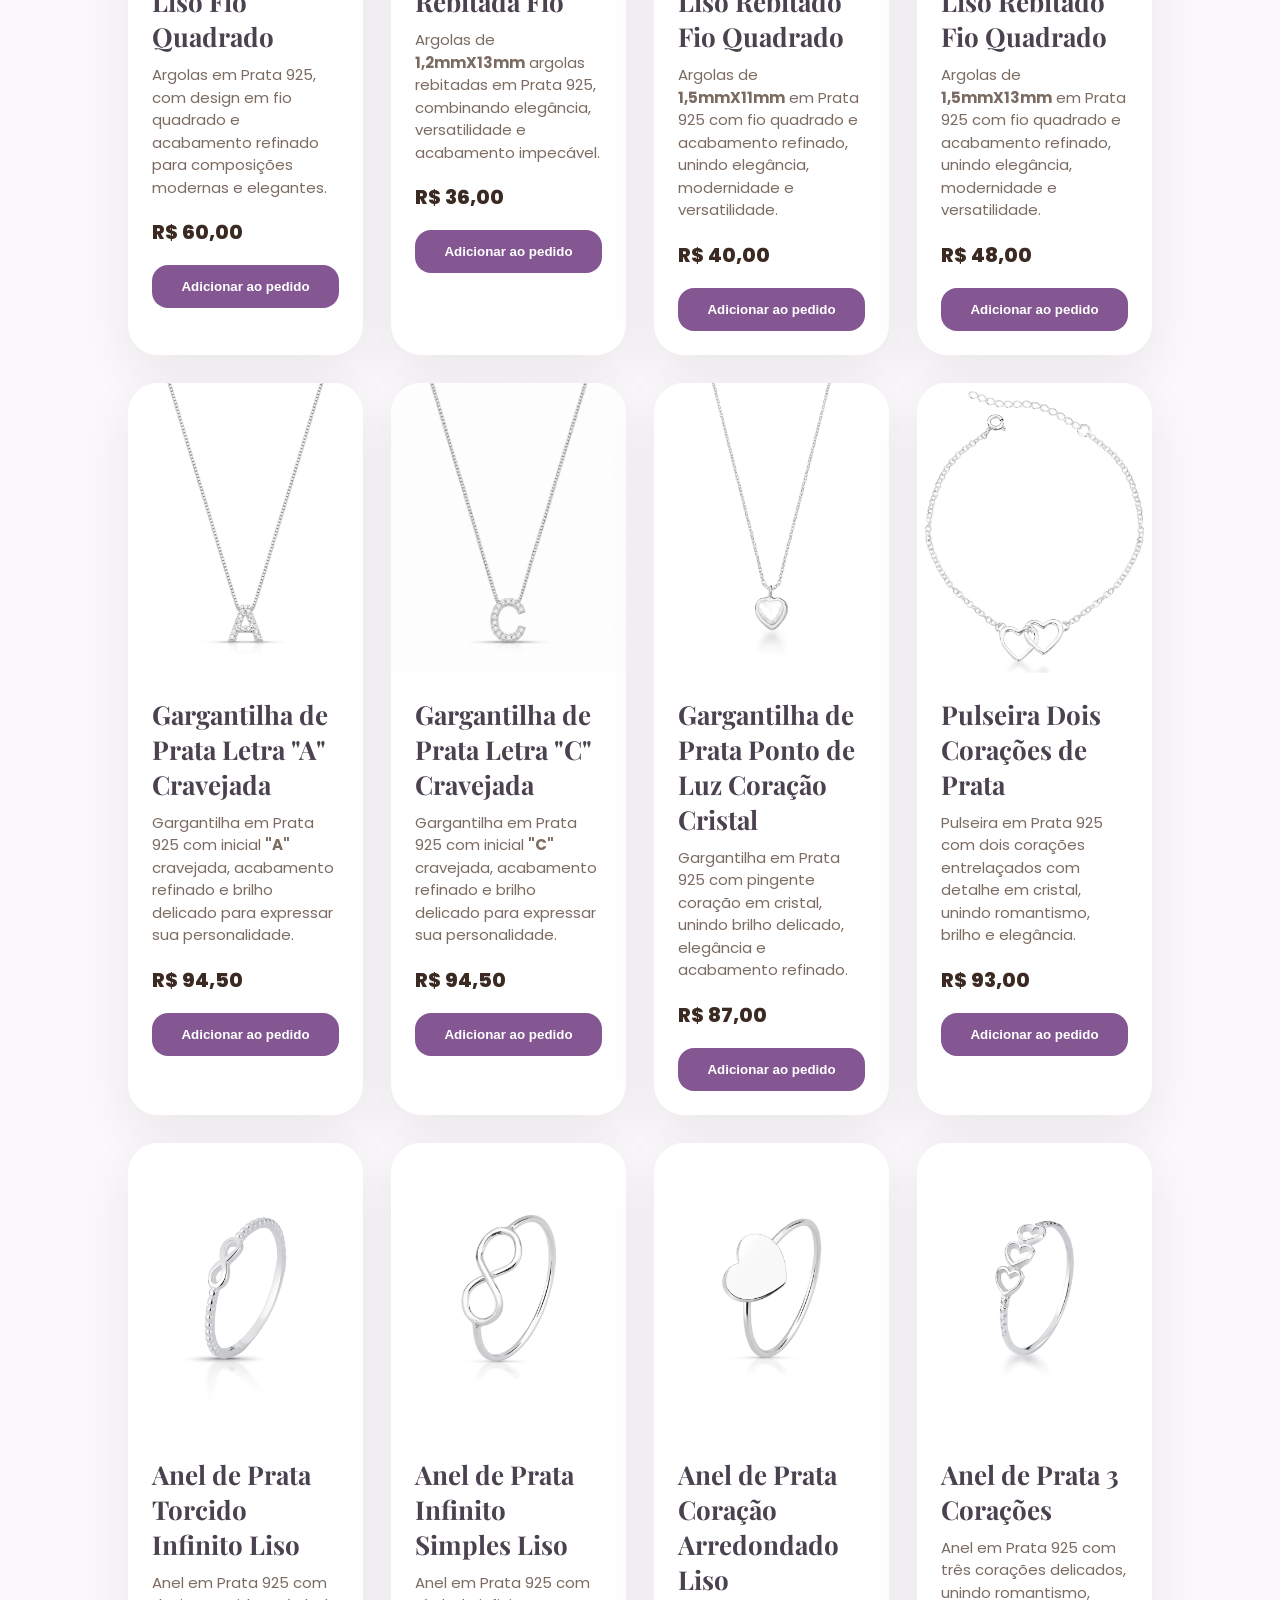
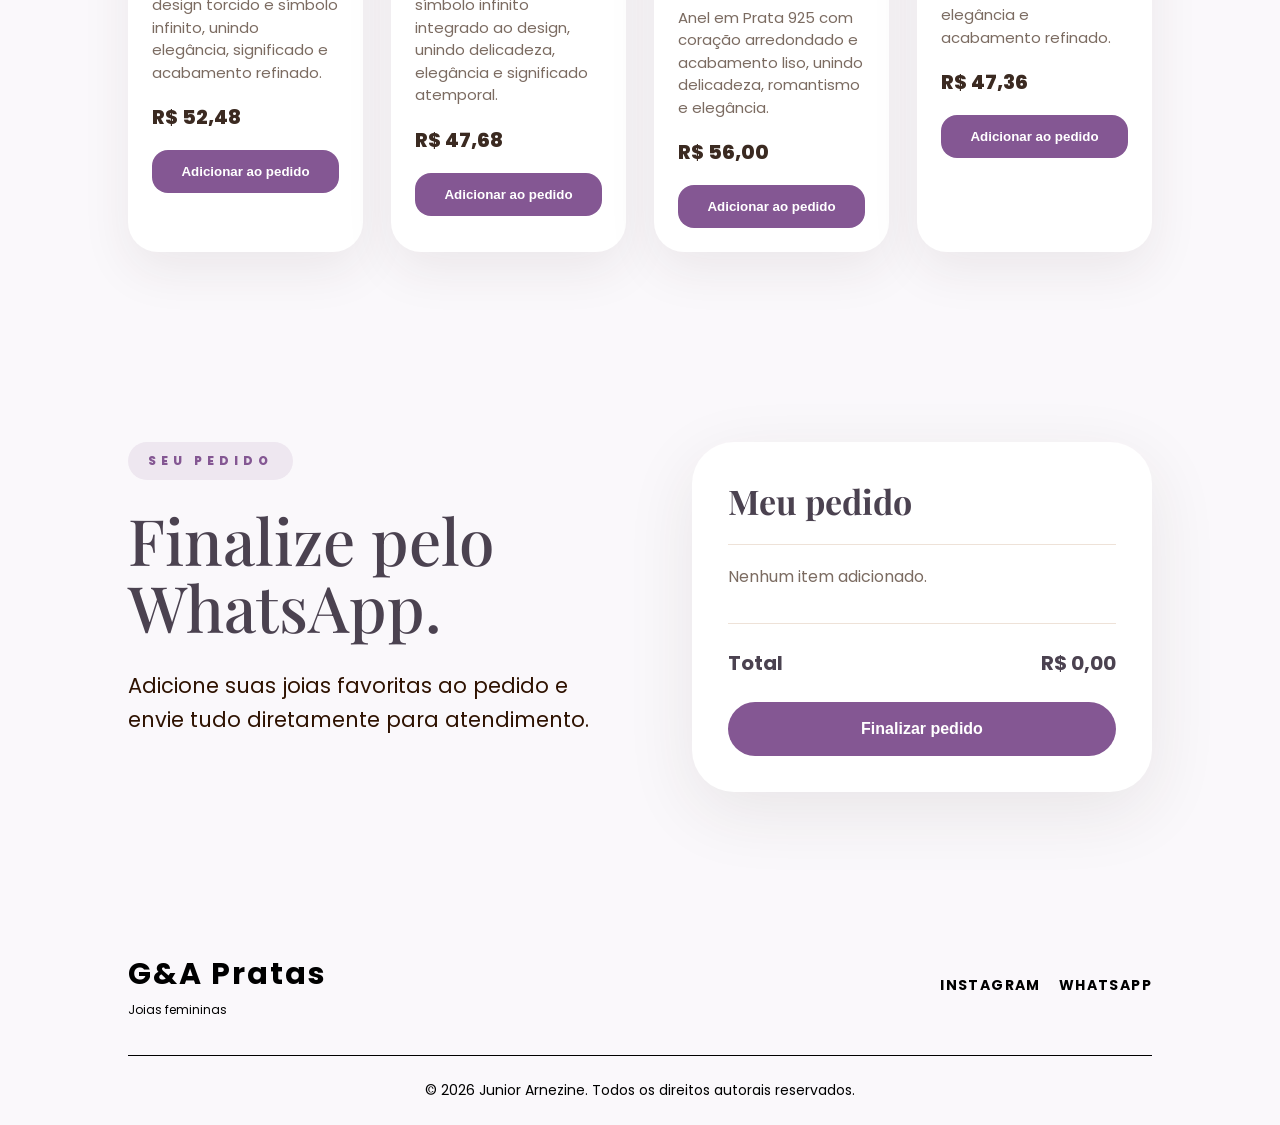
==== commit 8104b24c: "Add files via upload" ====
--- a/G&A Pratas Site/Pages/colecao.html
+++ b/G&A Pratas Site/Pages/colecao.html
@@ -5,7 +5,7 @@
   <meta name="viewport" content="width=device-width, initial-scale=1.0">
 
   <title>Coleção | G&A Pratas 925</title>
-    <link rel="icon" type="imagen/png" href="Imagens/Logo-App bar.png"> 
+    <link rel="icon" type="imagen/png" href="imagens/logo-app-bar.png"> 
     <link rel="stylesheet" href="https://cdnjs.cloudflare.com/ajax/libs/font-awesome/6.5.1/css/all.min.css">
   <link rel="preconnect" href="https://fonts.googleapis.com">
   <link rel="preconnect" href="https://fonts.gstatic.com" crossorigin>
@@ -28,8 +28,7 @@
 
   <nav class="nav">
     <a href="index.html">INÍCIO</a>
-    <a href="colecao.html">COLEÇÃO</a>
-    <a href="#como-funciona">COMO FUNCIONA</a>
+    <a href="#products">COLEÇÃO</a>
     <a href="#contato">CONTATO</a>
   </nav>
 </header>
@@ -45,11 +44,10 @@
 <div class="products" id="products">
 
   <article class="product">
-    <div class="product-img" style="background-image:url('./Imagens/Products/piercing-onda.webp')"></div>
+    <div class="product-img" style="background-image:url('./imagens/Products/piercing-onda.webp')"></div>
     <div class="product-info">
       <h3>Piercing de Prata Onda Cravejado com Aço</h3>
       <p>Piercing em Prata 925 com design moderno de onda cravejada, unindo elegância, brilho e durabilidade.</p>
-      <span class="stock">Disponível: 1 unidade</span>
       <div class="price">R$ 28,00</div>
       <button onclick="addToCart('Piercing de Prata Onda Cravejado com Aço', 28.00)">Adicionar ao pedido</button>
     </div>
@@ -59,8 +57,7 @@
     <div class="product-img" style="background-image:url('./imagens/Products/piercing-lua-torcido.webp')"></div>
     <div class="product-info">
       <h3>Piercing de Prata Fio 100 Torcido Meia-Lua Liso</h3>
-      <p>Piercing em Prata 925 com design de fio torcido e detalhe de lua, unindo delicadeza, brilho e durabilidade.</p>
-      <span class="stock">Disponível: 1 unidade</span>
+      <p>Piercing em Prata 925 com design de fio torcido e detalhe de lua, unindo delicadeza, brilho e durabilidade.</p>  
       <div class="price">R$ 25,00</div>
       <button onclick="addToCart('Piercing de Prata Fio 100 Torcido Meia-Lua Liso', 25.00)">Adicionar ao pedido</button>
     </div>
@@ -71,7 +68,6 @@
     <div class="product-info">
       <h3>Brinco de Prata Orgânico Vazado Liso</h3>
       <p>Brinco orgânico em Prata 925 com acabamento delicado e visual moderno, perfeito para composições elegantes.</p>
-      <span class="stock">Disponível: 1 unidade</span>
       <div class="price">R$ 65,00</div>
       <button onclick="addToCart('Brinco de Prata Orgânico Vazado Liso', 65.00)">Adicionar ao pedido</button>
     </div>
@@ -82,7 +78,6 @@
     <div class="product-info">
       <h3>Brinco de Prata Ponto de Luz Coração Cristal</h3>
       <p>Brinco em Prata 925 com cristal em formato de coração, unindo brilho delicado, elegância e acabamento refinado.</p>
-      <span class="stock">Disponível: 1 unidade</span>
       <div class="price">R$ 88,00</div>
       <button onclick="addToCart('Brinco de Prata Ponto de Luz Coração Cristal', 88.00)">Adicionar ao pedido</button>
     </div>
@@ -92,8 +87,7 @@
     <div class="product-img" style="background-image:url('./imagens/Products/trio-argola-lisa.webp')"></div>
     <div class="product-info">
       <h3>Brinco de Argola de Prata Liso Fio Quadrado</h3>
-      <p>Kit com <strong>3</strong>  argolas em Prata 925, com design em fio quadrado e acabamento refinado para composições modernas e elegantes.</p>
-      <span class="stock">Disponível: 1 unidade</span>
+      <p>Argolas em Prata 925, com design em fio quadrado e acabamento refinado para composições modernas e elegantes.</p>
       <div class="price">R$ 60,00</div>
       <button onclick="addToCart('Brinco de Argola de Prata Liso Fio Quadrado', 60.00)">Adicionar ao pedido</button>
     </div>
@@ -103,8 +97,7 @@
     <div class="product-img" style="background-image:url('./imagens/Products/trio-argola-rebitada.webp')"></div>
     <div class="product-info">
       <h3>Brinco de Argola de Prata Rebitada Fio</h3>
-      <p>Kit com <strong>3 argolas 1,2mmX13mm</strong> argolas rebitadas em Prata 925, combinando elegância, versatilidade e acabamento impecável.</p>
-      <span class="stock">Disponível: 3 unidades</span>
+      <p>Argolas de <strong>1,2mmX13mm</strong> argolas rebitadas em Prata 925, combinando elegância, versatilidade e acabamento impecável.</p>
       <div class="price">R$ 36,00</div>
       <button onclick="addToCart('Brinco de Argola de Prata Rebitada Fio 1,2mm', 36.00)">Adicionar ao pedido</button>
     </div>
@@ -114,8 +107,7 @@
     <div class="product-img" style="background-image:url('./imagens/Products/trio-argola-rebitada-quadrado.webp')"></div>
     <div class="product-info">
       <h3>Brinco de Argola de Prata Liso Rebitado Fio Quadrado</h3>
-      <p>Kit com <strong>3 argolas 1,5mmX11mm</strong> em Prata 925 com fio quadrado e acabamento refinado, unindo elegância, modernidade e versatilidade.</p>
-      <span class="stock">Disponível: 2 unidades</span>
+      <p>Argolas de <strong>1,5mmX11mm</strong> em Prata 925 com fio quadrado e acabamento refinado, unindo elegância, modernidade e versatilidade.</p>
       <div class="price">R$ 40,00</div>
       <button onclick="addToCart('Brinco de Argola de Prata Liso Rebitado Fio Quadrado', 40.00)">Adicionar ao pedido</button>
     </div>
@@ -125,8 +117,7 @@
     <div class="product-img" style="background-image:url('./imagens/Products/trio-argola-rebitada-quadrado.webp')"></div>
     <div class="product-info">
       <h3>Brinco de Argola de Prata Liso Rebitado Fio Quadrado</h3>
-      <p>Kit com <strong>3 argolas 1,5mmX13mm</strong> em Prata 925 com fio quadrado e acabamento refinado, unindo elegância, modernidade e versatilidade.</p>
-      <span class="stock">Disponível: 2 unidades</span>
+      <p>Argolas de <strong>1,5mmX13mm</strong> em Prata 925 com fio quadrado e acabamento refinado, unindo elegância, modernidade e versatilidade.</p>
       <div class="price">R$ 48,00</div>
       <button onclick="addToCart('Brinco de Argola de Prata Liso Rebitado Fio Quadrado', 48.00)">Adicionar ao pedido</button>
     </div>
@@ -137,7 +128,6 @@
     <div class="product-info">
       <h3>Gargantilha de Prata Letra <strong>"A"</strong> Cravejada</h3>
       <p>Gargantilha em Prata 925 com inicial <strong>"A"</strong> cravejada, acabamento refinado e brilho delicado para expressar sua personalidade.</p>
-      <span class="stock">Disponível: 1 unidade</span>
       <div class="price">R$ 94,50</div>
       <button onclick="addToCart('Gargantilha de Prata Letra A Cravejada', 94.50)">Adicionar ao pedido</button>
     </div>
@@ -148,7 +138,6 @@
     <div class="product-info">
       <h3>Gargantilha de Prata Letra <strong>"C"</strong> Cravejada</h3>
       <p>Gargantilha em Prata 925 com inicial <strong>"C"</strong> cravejada, acabamento refinado e brilho delicado para expressar sua personalidade.</p>
-      <span class="stock">Disponível: 1 unidade</span>
       <div class="price">R$ 94,50</div>
       <button onclick="addToCart('Gargantilha de Prata Letra C Cravejada', 94.50)">Adicionar ao pedido</button>
     </div>
@@ -159,7 +148,6 @@
     <div class="product-info">
       <h3>Gargantilha de Prata Ponto de Luz Coração Cristal</h3>
       <p>Gargantilha em Prata 925 com pingente coração em cristal, unindo brilho delicado, elegância e acabamento refinado.</p>
-      <span class="stock">Disponível: 1 unidade</span>
       <div class="price">R$ 87,00</div>
       <button onclick="addToCart('Gargantilha de Prata Ponto de Luz Coração Cristal', 87.00)">Adicionar ao pedido</button>
     </div>
@@ -170,7 +158,6 @@
     <div class="product-info">
       <h3>Pulseira Dois Corações de Prata</h3>
       <p>Pulseira em Prata 925 com dois corações entrelaçados com detalhe em cristal, unindo romantismo, brilho e elegância.</p>
-      <span class="stock">Disponível: 2 unidades</span>
       <div class="price">R$ 93,00</div>
       <button onclick="addToCart('Pulseira Dois Corações de Prata', 93.00)">Adicionar ao pedido</button>
     </div>
@@ -181,7 +168,6 @@
     <div class="product-info">
       <h3>Anel de Prata Torcido Infinito Liso</h3>
       <p>Anel em Prata 925 com design torcido e símbolo infinito, unindo elegância, significado e acabamento refinado.</p>
-      <span class="stock">Disponível: 2 unidades</span>
       <div class="price">R$ 52,48</div>
       <button onclick="addToCart('Anel de Prata Torcido Infinito Liso', 52.48)">Adicionar ao pedido</button>
     </div>
@@ -192,7 +178,6 @@
     <div class="product-info">
       <h3>Anel de Prata Infinito Simples Liso</h3>
       <p>Anel em Prata 925 com símbolo infinito integrado ao design, unindo delicadeza, elegância e significado atemporal.</p>
-      <span class="stock">Disponível: 2 unidades</span>
       <div class="price">R$ 47,68</div>
       <button onclick="addToCart('Anel de Prata Infinito Simples Liso', 47.68)">Adicionar ao pedido</button>
     </div>
@@ -203,7 +188,6 @@
     <div class="product-info">
       <h3>Anel de Prata Coração Arredondado Liso</h3>
       <p>Anel em Prata 925 com coração arredondado e acabamento liso, unindo delicadeza, romantismo e elegância.</p>
-      <span class="stock">Disponível: 2 unidades</span>
       <div class="price">R$ 56,00</div>
       <button onclick="addToCart('Anel de Prata Coração Arredondado Liso', 56.00)">Adicionar ao pedido</button>
     </div>
@@ -214,7 +198,6 @@
     <div class="product-info">
       <h3>Anel de Prata 3 Corações</h3>
       <p>Anel em Prata 925 com três corações delicados, unindo romantismo, elegância e acabamento refinado.</p>
-      <span class="stock">Disponível: 2 unidades</span>
       <div class="price">R$ 47,36</div>
       <button onclick="addToCart('Anel de Prata 3 Corações', 47.36)">Adicionar ao pedido</button>
     </div>
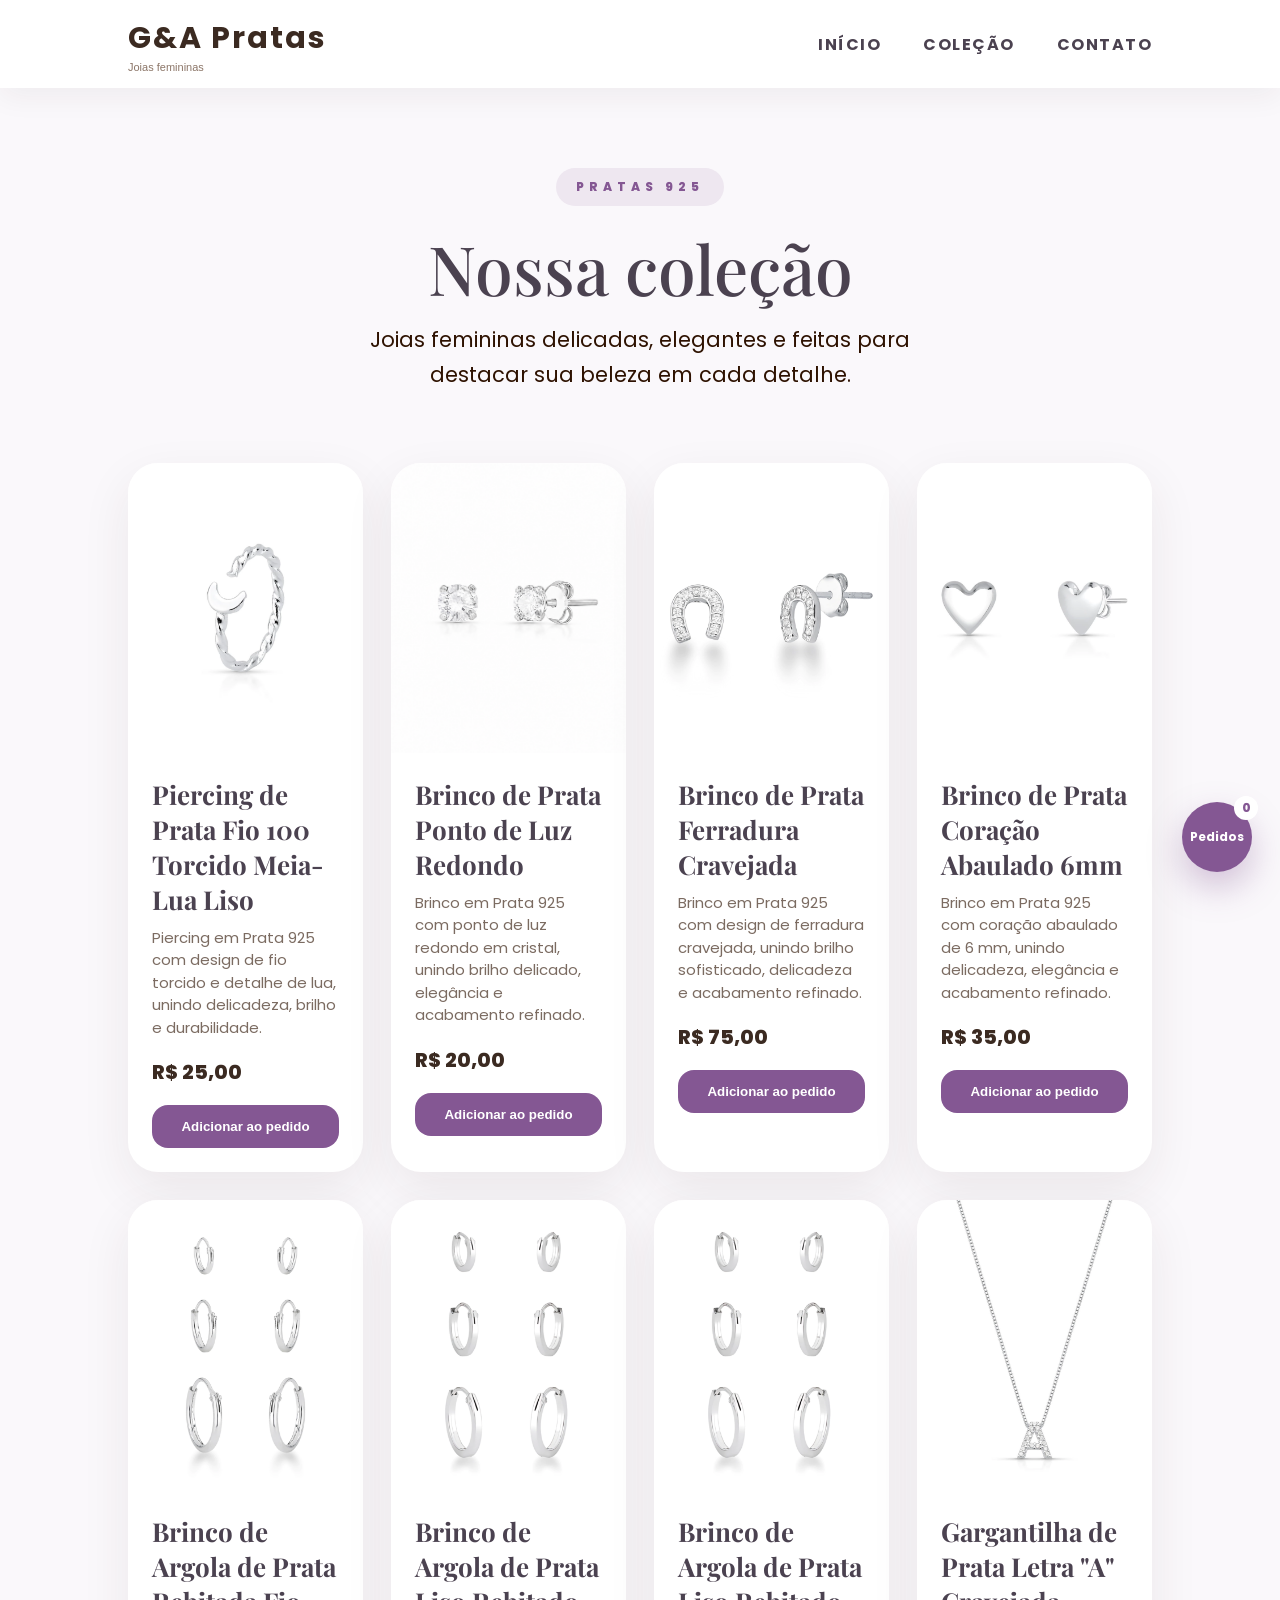
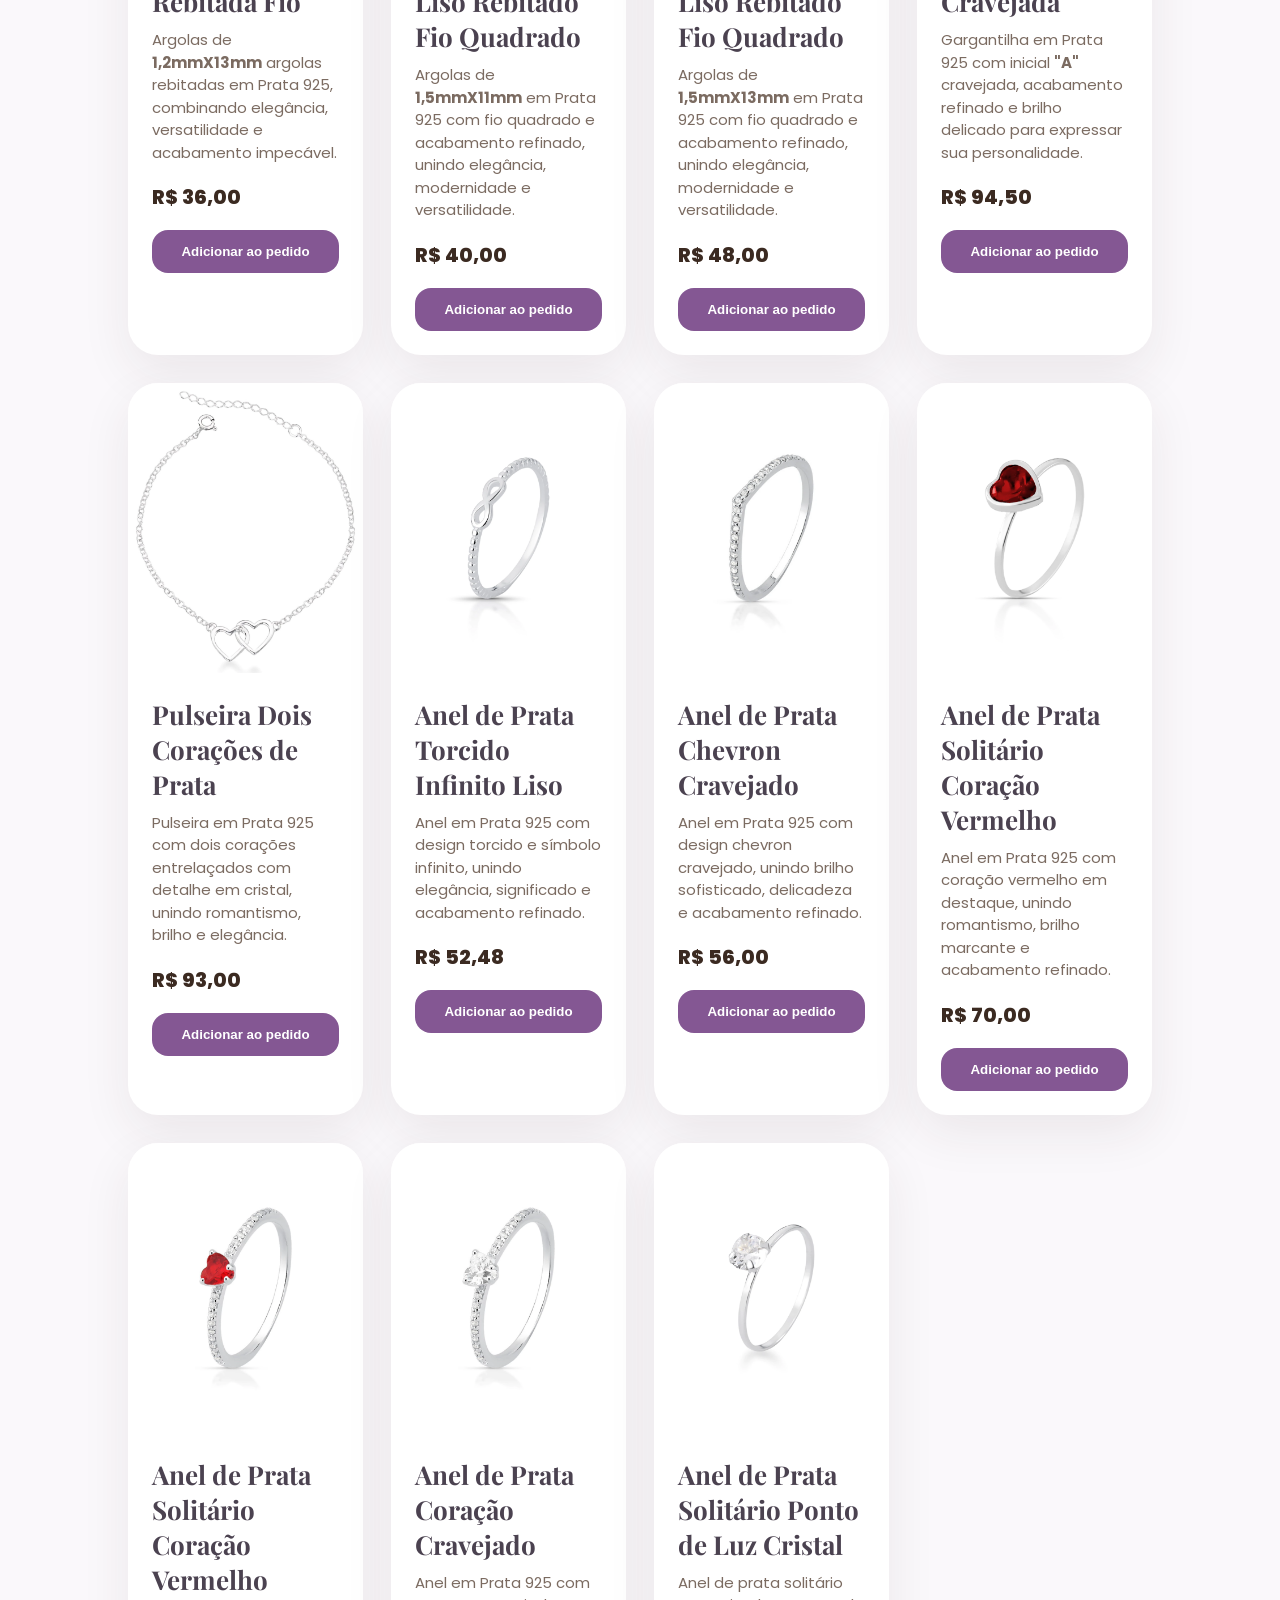
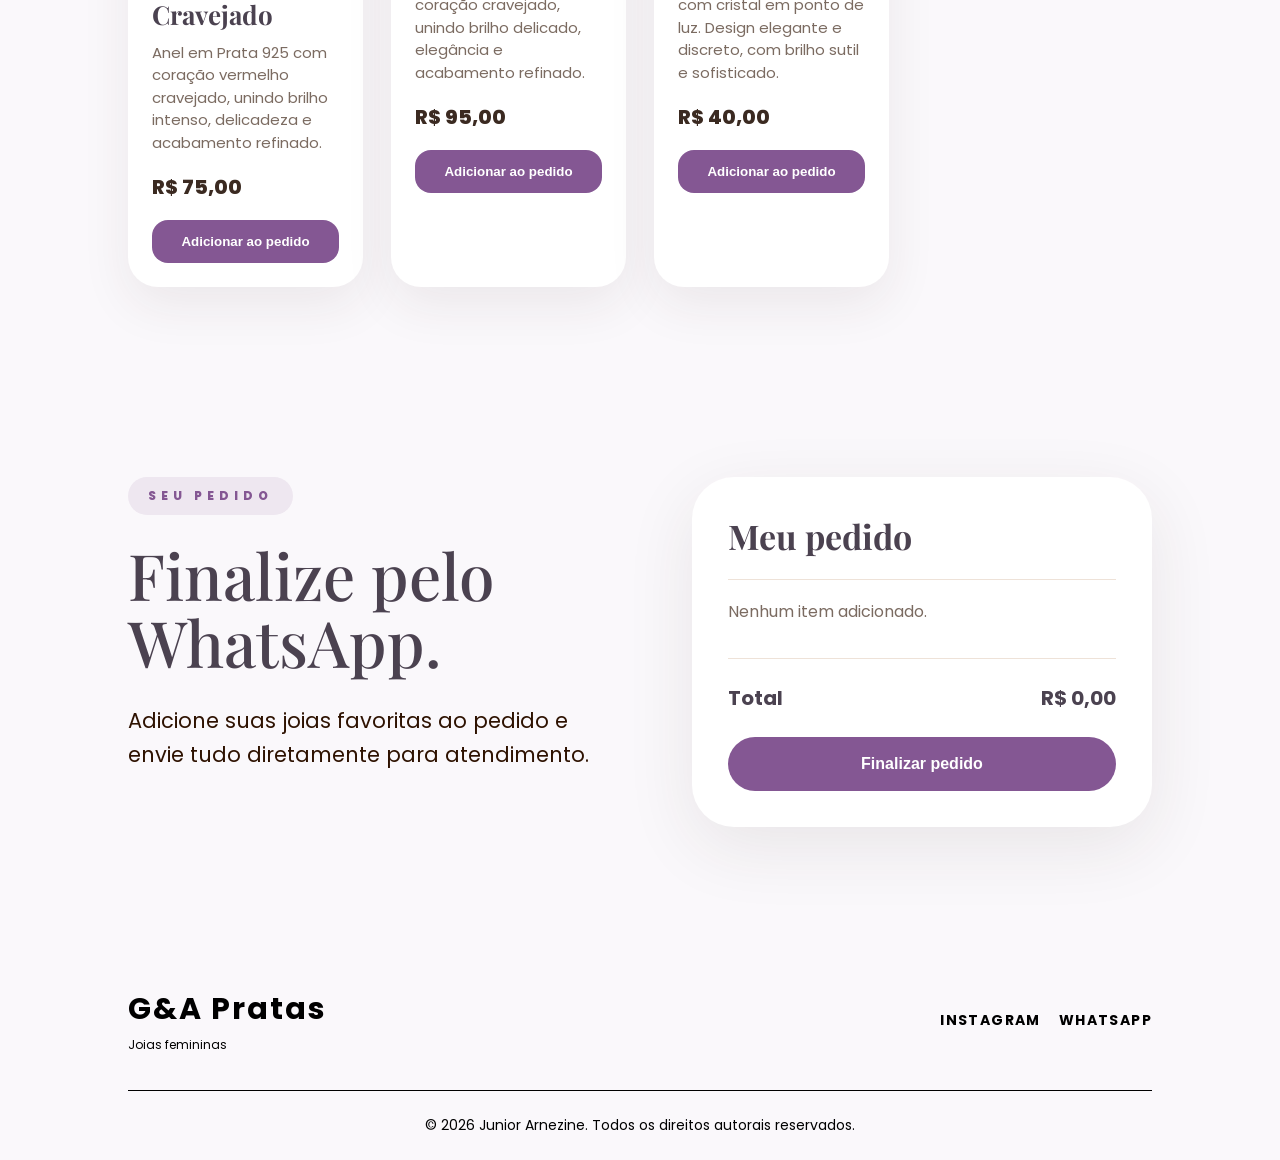
==== commit 706508d6: "Add files via upload" ====
--- a/G&A Pratas Site/Pages/colecao.html
+++ b/G&A Pratas Site/Pages/colecao.html
@@ -43,15 +43,6 @@
 
 <div class="products" id="products">
 
-  <article class="product">
-    <div class="product-img" style="background-image:url('./imagens/Products/piercing-onda.webp')"></div>
-    <div class="product-info">
-      <h3>Piercing de Prata Onda Cravejado com Aço</h3>
-      <p>Piercing em Prata 925 com design moderno de onda cravejada, unindo elegância, brilho e durabilidade.</p>
-      <div class="price">R$ 28,00</div>
-      <button onclick="addToCart('Piercing de Prata Onda Cravejado com Aço', 28.00)">Adicionar ao pedido</button>
-    </div>
-  </article>
 
   <article class="product">
     <div class="product-img" style="background-image:url('./imagens/Products/piercing-lua-torcido.webp')"></div>
@@ -61,37 +52,40 @@
       <div class="price">R$ 25,00</div>
       <button onclick="addToCart('Piercing de Prata Fio 100 Torcido Meia-Lua Liso', 25.00)">Adicionar ao pedido</button>
     </div>
-  </article>
-
-  <article class="product">
-    <div class="product-img" style="background-image:url('./imagens/Products/brinco-vazado-organico.webp')"></div>
-    <div class="product-info">
-      <h3>Brinco de Prata Orgânico Vazado Liso</h3>
-      <p>Brinco orgânico em Prata 925 com acabamento delicado e visual moderno, perfeito para composições elegantes.</p>
-      <div class="price">R$ 65,00</div>
-      <button onclick="addToCart('Brinco de Prata Orgânico Vazado Liso', 65.00)">Adicionar ao pedido</button>
-    </div>
-  </article>
-
-  <article class="product">
-    <div class="product-img" style="background-image:url('./imagens/Products/brinco-pontoluz-coracao.webp')"></div>
-    <div class="product-info">
-      <h3>Brinco de Prata Ponto de Luz Coração Cristal</h3>
-      <p>Brinco em Prata 925 com cristal em formato de coração, unindo brilho delicado, elegância e acabamento refinado.</p>
-      <div class="price">R$ 88,00</div>
-      <button onclick="addToCart('Brinco de Prata Ponto de Luz Coração Cristal', 88.00)">Adicionar ao pedido</button>
-    </div>
-  </article>
-
-  <article class="product">
-    <div class="product-img" style="background-image:url('./imagens/Products/trio-argola-lisa.webp')"></div>
-    <div class="product-info">
-      <h3>Brinco de Argola de Prata Liso Fio Quadrado</h3>
-      <p>Argolas em Prata 925, com design em fio quadrado e acabamento refinado para composições modernas e elegantes.</p>
-      <div class="price">R$ 60,00</div>
-      <button onclick="addToCart('Brinco de Argola de Prata Liso Fio Quadrado', 60.00)">Adicionar ao pedido</button>
-    </div>
-  </article>
+
+  </article>
+   <article class="product">
+    <div class="product-img" style="background-image:url('./imagens/Products/brinco-de-prata-ponto-de-luz-redondo.png')"></div>
+    <div class="product-info">
+      <h3>Brinco de Prata Ponto de Luz Redondo</h3>
+      <p>Brinco em Prata 925 com ponto de luz redondo em cristal, unindo brilho delicado, elegância e acabamento refinado.</p>  
+      <div class="price">R$ 20,00</div>
+      <button onclick="addToCart('Brinco de Prata Ponto de Luz Redondo', 20.00)">Adicionar ao pedido</button>
+    </div>
+  </article>
+
+    </article>
+   <article class="product">
+    <div class="product-img" style="background-image:url('./imagens/Products/brinco-de-prata-ferradura-cravejada.webp')"></div>
+    <div class="product-info">
+      <h3>Brinco de Prata Ferradura Cravejada</h3>
+      <p>Brinco em Prata 925 com design de ferradura cravejada, unindo brilho sofisticado, delicadeza e acabamento refinado.</p>  
+      <div class="price">R$ 75,00</div>
+      <button onclick="addToCart('Brinco de Prata Ferradura Cravejada', 75.00)">Adicionar ao pedido</button>
+    </div>
+  </article>
+
+      </article>
+   <article class="product">
+    <div class="product-img" style="background-image:url('./imagens/Products/brinco-de-prata-coração-abaulado-6mm.webp')"></div>
+    <div class="product-info">
+      <h3>Brinco de Prata Coração Abaulado 6mm</h3>
+      <p>Brinco em Prata 925 com coração abaulado de 6 mm, unindo delicadeza, elegância e acabamento refinado.</p>  
+      <div class="price">R$ 35,00</div>
+      <button onclick="addToCart('Brinco de Prata Coração Abaulado 6mm', 35.00)">Adicionar ao pedido</button>
+    </div>
+  </article>
+
 
   <article class="product">
     <div class="product-img" style="background-image:url('./imagens/Products/trio-argola-rebitada.webp')"></div>
@@ -133,25 +127,7 @@
     </div>
   </article>
 
-    <article class="product">
-    <div class="product-img" style="background-image:url('./imagens/Products/colar-letra-c.png')"></div>
-    <div class="product-info">
-      <h3>Gargantilha de Prata Letra <strong>"C"</strong> Cravejada</h3>
-      <p>Gargantilha em Prata 925 com inicial <strong>"C"</strong> cravejada, acabamento refinado e brilho delicado para expressar sua personalidade.</p>
-      <div class="price">R$ 94,50</div>
-      <button onclick="addToCart('Gargantilha de Prata Letra C Cravejada', 94.50)">Adicionar ao pedido</button>
-    </div>
-  </article>
-
-  <article class="product">
-    <div class="product-img" style="background-image:url('./imagens/Products/colar-pontoluz-coracao.webp')"></div>
-    <div class="product-info">
-      <h3>Gargantilha de Prata Ponto de Luz Coração Cristal</h3>
-      <p>Gargantilha em Prata 925 com pingente coração em cristal, unindo brilho delicado, elegância e acabamento refinado.</p>
-      <div class="price">R$ 87,00</div>
-      <button onclick="addToCart('Gargantilha de Prata Ponto de Luz Coração Cristal', 87.00)">Adicionar ao pedido</button>
-    </div>
-  </article>
+
 
   <article class="product">
     <div class="product-img" style="background-image:url('./imagens/Products/pulseira-dois-coracoes.webp')"></div>
@@ -171,35 +147,59 @@
       <div class="price">R$ 52,48</div>
       <button onclick="addToCart('Anel de Prata Torcido Infinito Liso', 52.48)">Adicionar ao pedido</button>
     </div>
-  </article>
-
-  <article class="product">
-    <div class="product-img" style="background-image:url('./imagens/Products/anel-infinito-simples.webp')"></div>
-    <div class="product-info">
-      <h3>Anel de Prata Infinito Simples Liso</h3>
-      <p>Anel em Prata 925 com símbolo infinito integrado ao design, unindo delicadeza, elegância e significado atemporal.</p>
-      <div class="price">R$ 47,68</div>
-      <button onclick="addToCart('Anel de Prata Infinito Simples Liso', 47.68)">Adicionar ao pedido</button>
-    </div>
-  </article>
-
-  <article class="product">
-    <div class="product-img" style="background-image:url('./imagens/Products/anel-coracao-arrendondado.webp')"></div>
-    <div class="product-info">
-      <h3>Anel de Prata Coração Arredondado Liso</h3>
-      <p>Anel em Prata 925 com coração arredondado e acabamento liso, unindo delicadeza, romantismo e elegância.</p>
+
+  </article>
+    <article class="product">
+    <div class="product-img" style="background-image:url('./imagens/Products/anel-de-prata-chevron-cravejado.webp')"></div>
+    <div class="product-info">
+      <h3>Anel de Prata Chevron Cravejado</h3>
+      <p>Anel em Prata 925 com design chevron cravejado, unindo brilho sofisticado, delicadeza e acabamento refinado.</p>
       <div class="price">R$ 56,00</div>
-      <button onclick="addToCart('Anel de Prata Coração Arredondado Liso', 56.00)">Adicionar ao pedido</button>
-    </div>
-  </article>
-
-  <article class="product">
-    <div class="product-img" style="background-image:url('./imagens/Products/anel-3-coracoes.webp')"></div>
-    <div class="product-info">
-      <h3>Anel de Prata 3 Corações</h3>
-      <p>Anel em Prata 925 com três corações delicados, unindo romantismo, elegância e acabamento refinado.</p>
-      <div class="price">R$ 47,36</div>
-      <button onclick="addToCart('Anel de Prata 3 Corações', 47.36)">Adicionar ao pedido</button>
+      <button onclick="addToCart('Anel de Prata Chevron Cravejado', 56.00)">Adicionar ao pedido</button>
+    </div>
+  </article>
+
+    </article>
+    <article class="product">
+    <div class="product-img" style="background-image:url('./imagens/Products/anel-de-prata-solitário-coração-vermelho.webp')"></div>
+    <div class="product-info">
+      <h3>Anel de Prata Solitário Coração Vermelho</h3>
+      <p>Anel em Prata 925 com coração vermelho em destaque, unindo romantismo, brilho marcante e acabamento refinado.</p>
+      <div class="price">R$ 70,00</div>
+      <button onclick="addToCart('Anel de Prata Solitário Coração Vermelho', 70.00)">Adicionar ao pedido</button>
+    </div>
+  </article>
+
+      </article>
+    <article class="product">
+    <div class="product-img" style="background-image:url('./imagens/Products/anel-de-prata-solitário-coração-vermelho-cravejado.webp')"></div>
+    <div class="product-info">
+      <h3>Anel de Prata Solitário Coração Vermelho Cravejado</h3>
+      <p>Anel em Prata 925 com coração vermelho cravejado, unindo brilho intenso, delicadeza e acabamento refinado.</p>
+      <div class="price">R$ 75,00</div>
+      <button onclick="addToCart('Anel de Prata Solitário Coração Vermelho Cravejado', 75.00)">Adicionar ao pedido</button>
+    </div>
+  </article>
+ 
+      </article>
+    <article class="product">
+    <div class="product-img" style="background-image:url('./imagens/Products/anel-de-prata-coração-cravejado.webp')"></div>
+    <div class="product-info">
+      <h3>Anel de Prata Coração Cravejado</h3>
+      <p>Anel em Prata 925 com coração cravejado, unindo brilho delicado, elegância e acabamento refinado.</p>
+      <div class="price">R$ 95,00</div>
+      <button onclick="addToCart('Anel de Prata Coração Cravejado', 95.00)">Adicionar ao pedido</button>
+    </div>
+  </article>
+
+        </article>
+    <article class="product">
+    <div class="product-img" style="background-image:url('./imagens/Products/anel-de-prata-solitário-ponto-de-luz-cristal.webp')"></div>
+    <div class="product-info">
+      <h3>Anel de Prata Solitário Ponto de Luz Cristal</h3>
+      <p>Anel de prata solitário com cristal em ponto de luz. Design elegante e discreto, com brilho sutil e sofisticado.</p>
+      <div class="price">R$ 40,00</div>
+      <button onclick="addToCart('Anel de Prata Solitário Ponto de Luz Cristal', 40.00)">Adicionar ao pedido</button>
     </div>
   </article>
 
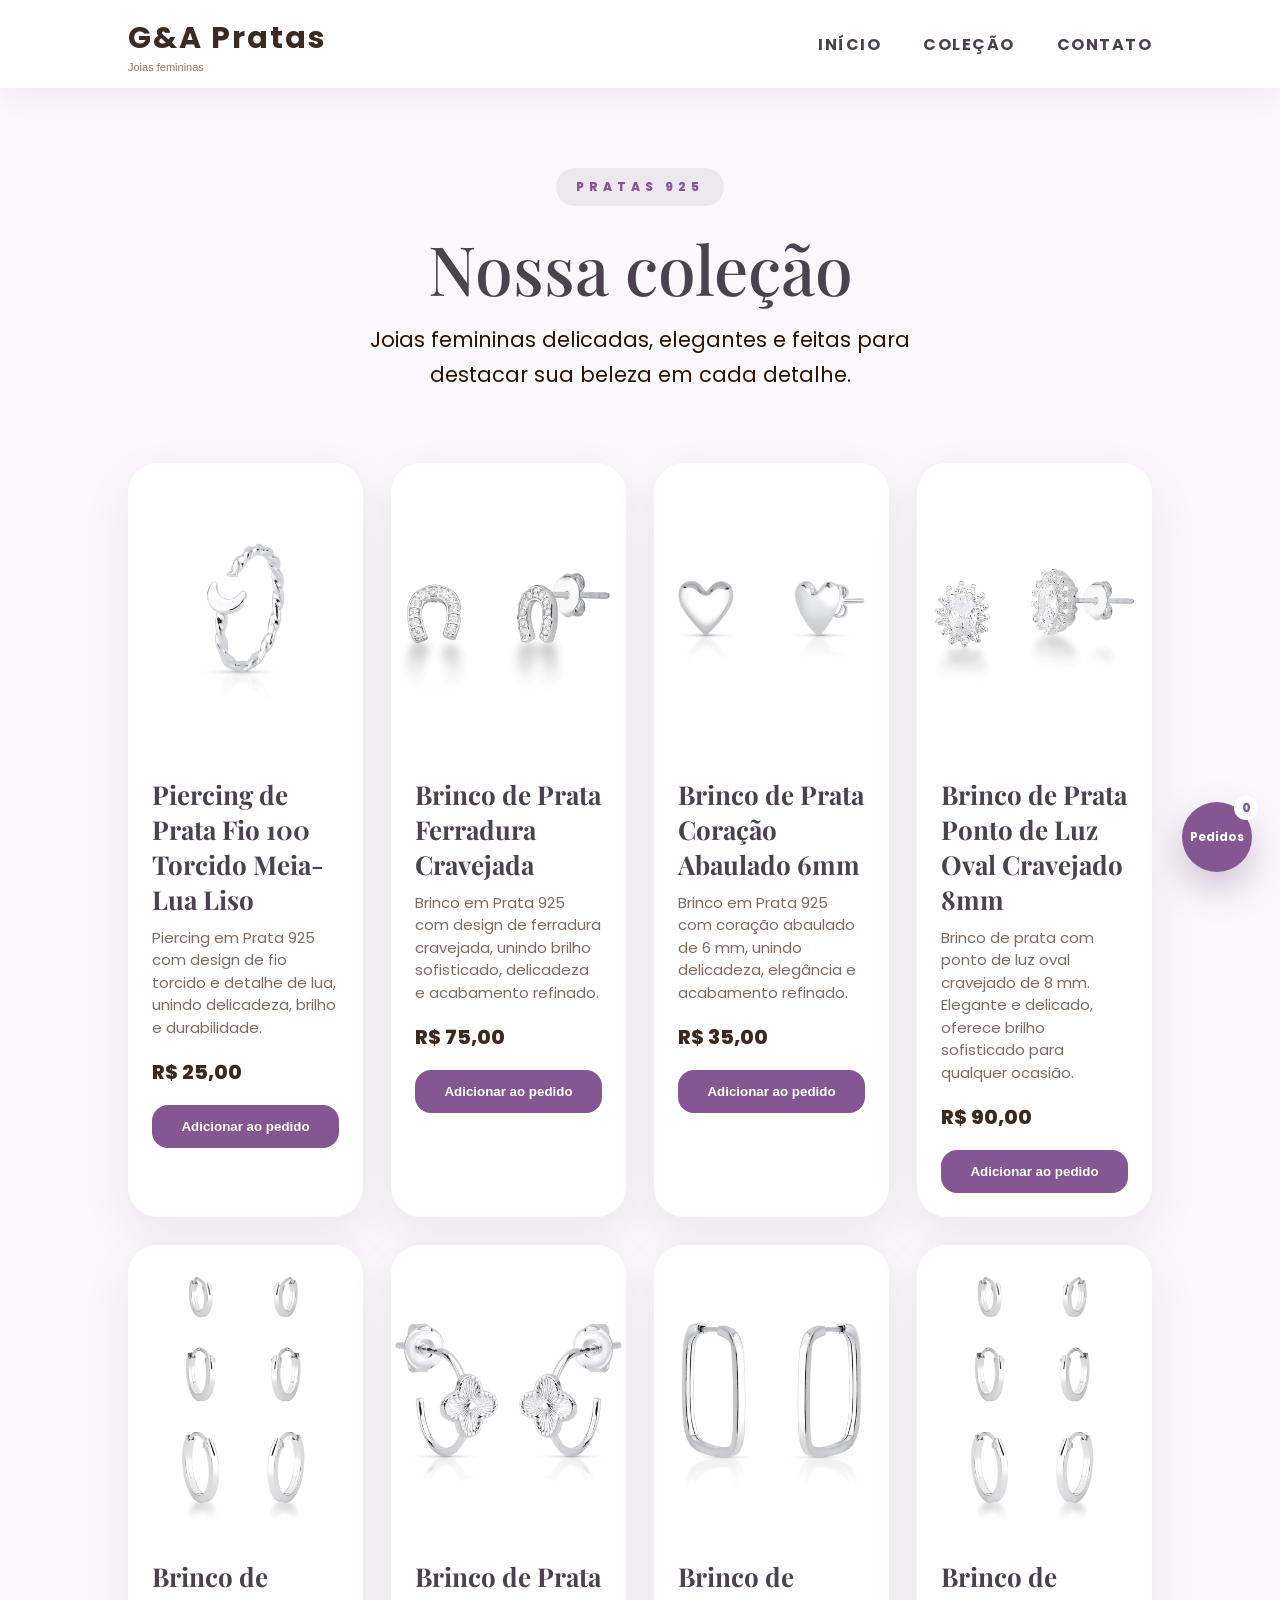
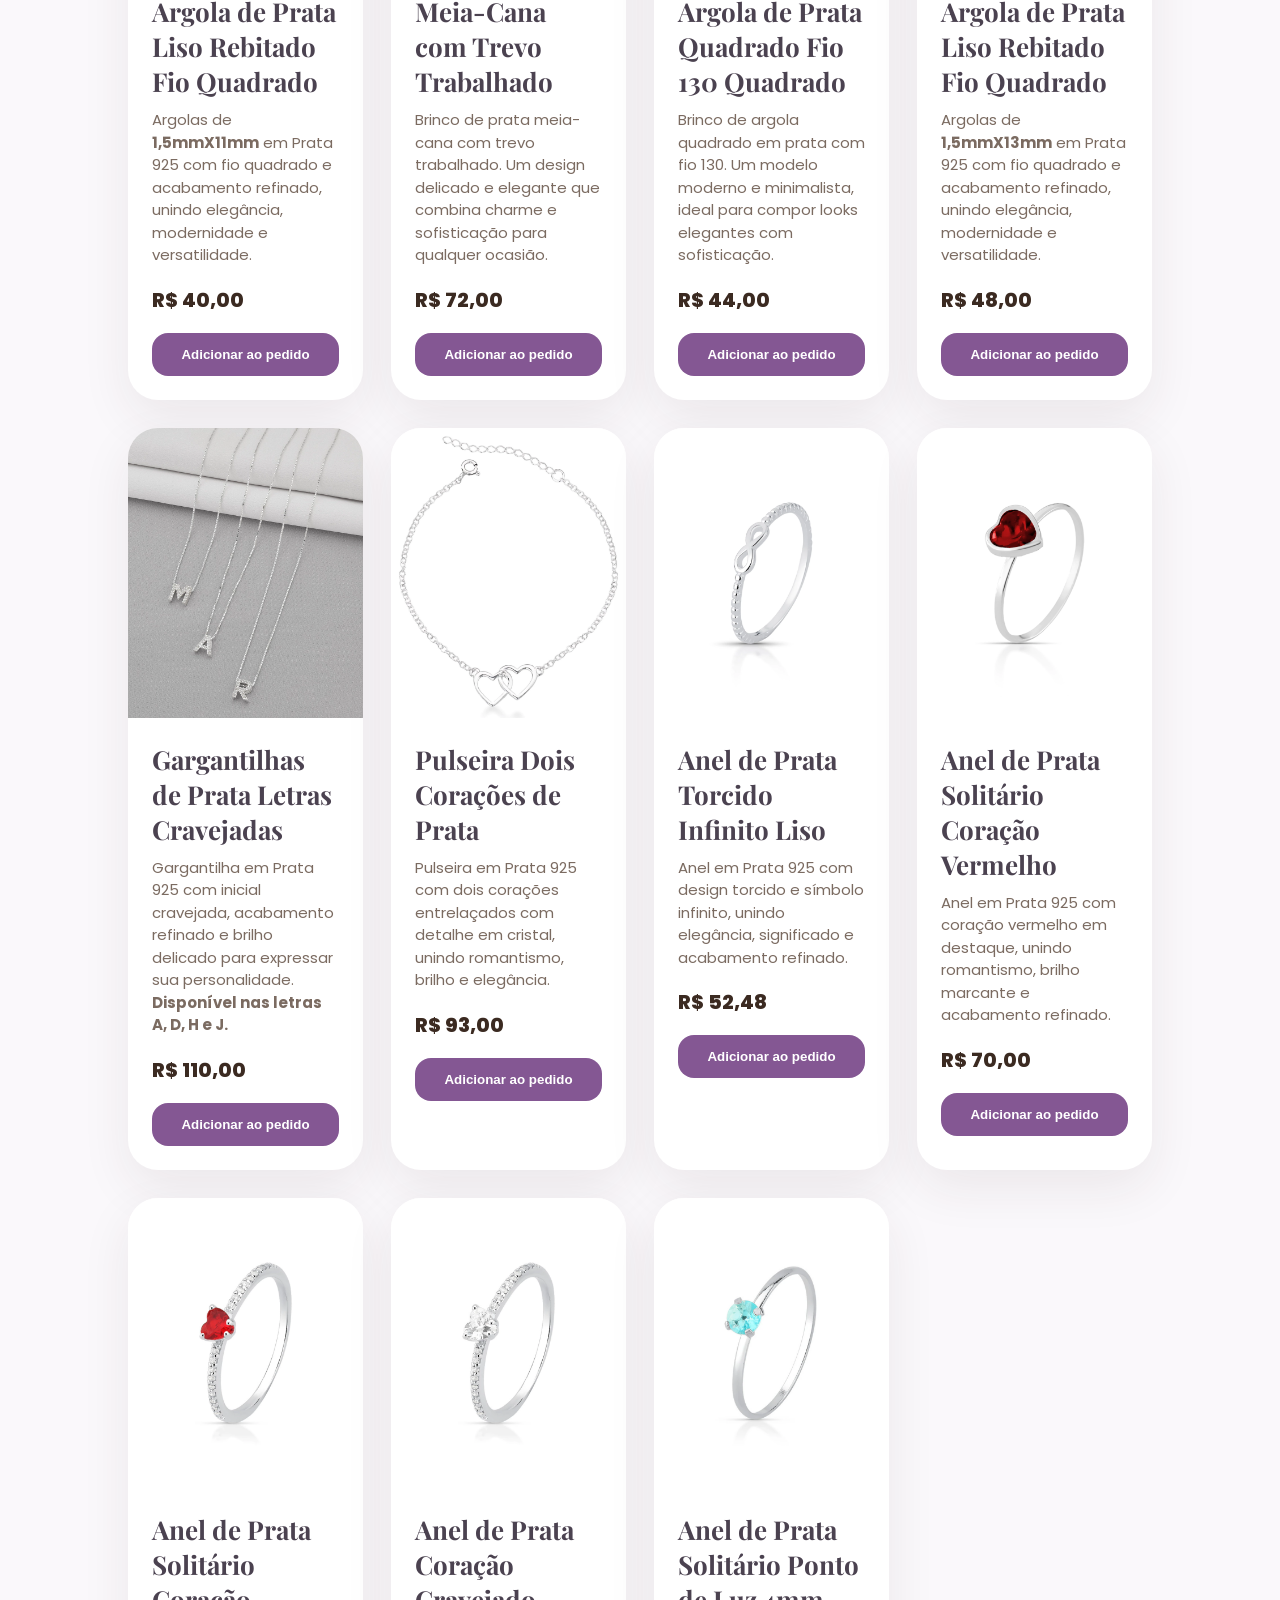
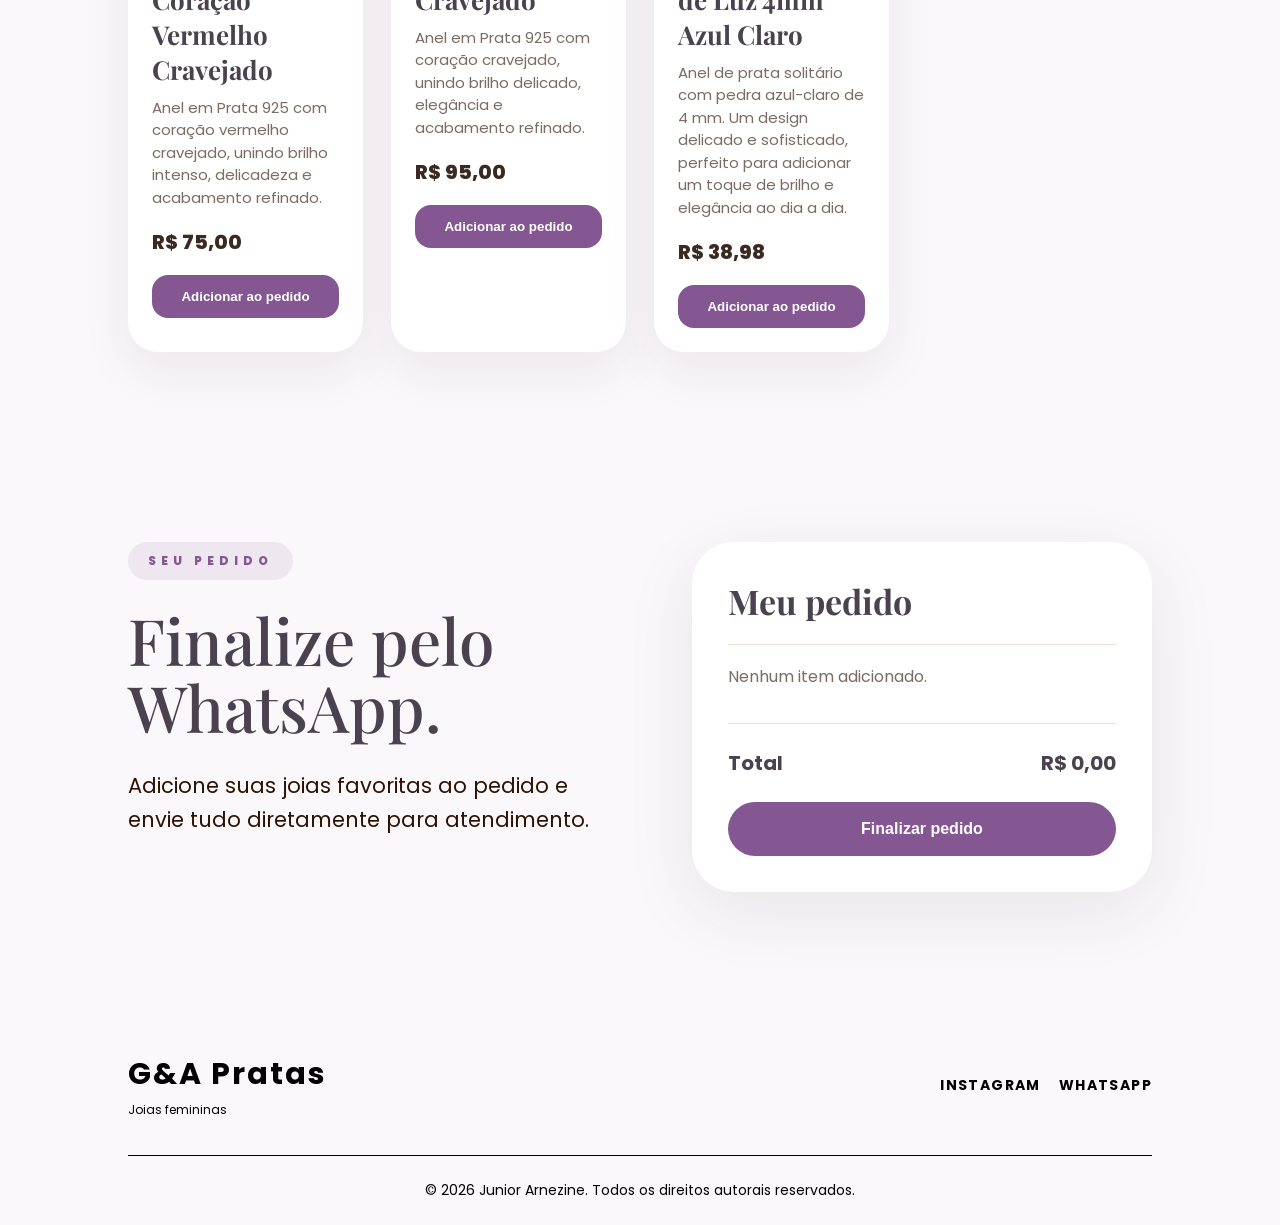
==== commit a1376456: "Add files via upload" ====
--- a/G&A Pratas Site/Pages/colecao.html
+++ b/G&A Pratas Site/Pages/colecao.html
@@ -53,16 +53,7 @@
       <button onclick="addToCart('Piercing de Prata Fio 100 Torcido Meia-Lua Liso', 25.00)">Adicionar ao pedido</button>
     </div>
 
-  </article>
-   <article class="product">
-    <div class="product-img" style="background-image:url('./imagens/Products/brinco-de-prata-ponto-de-luz-redondo.png')"></div>
-    <div class="product-info">
-      <h3>Brinco de Prata Ponto de Luz Redondo</h3>
-      <p>Brinco em Prata 925 com ponto de luz redondo em cristal, unindo brilho delicado, elegância e acabamento refinado.</p>  
-      <div class="price">R$ 20,00</div>
-      <button onclick="addToCart('Brinco de Prata Ponto de Luz Redondo', 20.00)">Adicionar ao pedido</button>
-    </div>
-  </article>
+ 
 
     </article>
    <article class="product">
@@ -86,17 +77,20 @@
     </div>
   </article>
 
-
-  <article class="product">
-    <div class="product-img" style="background-image:url('./imagens/Products/trio-argola-rebitada.webp')"></div>
-    <div class="product-info">
-      <h3>Brinco de Argola de Prata Rebitada Fio</h3>
-      <p>Argolas de <strong>1,2mmX13mm</strong> argolas rebitadas em Prata 925, combinando elegância, versatilidade e acabamento impecável.</p>
-      <div class="price">R$ 36,00</div>
-      <button onclick="addToCart('Brinco de Argola de Prata Rebitada Fio 1,2mm', 36.00)">Adicionar ao pedido</button>
-    </div>
-  </article>
-
+  
+      </article>
+   <article class="product">
+    <div class="product-img" style="background-image:url('./imagens/Products/brinco-de-prata-ponto-de-luz-oval-cravejado-8mm.webp')"></div>
+    <div class="product-info">
+      <h3>Brinco de Prata Ponto de Luz Oval Cravejado 8mm</h3>
+      <p>Brinco de prata com ponto de luz oval cravejado de 8 mm. Elegante e delicado, oferece brilho sofisticado para qualquer ocasião.</p>  
+      <div class="price">R$ 90,00</div>
+      <button onclick="addToCart('Brinco de Prata Ponto de Luz Oval Cravejado 8mm', 90.00)">Adicionar ao pedido</button>
+    </div>
+  </article>
+
+
+  
   <article class="product">
     <div class="product-img" style="background-image:url('./imagens/Products/trio-argola-rebitada-quadrado.webp')"></div>
     <div class="product-info">
@@ -107,6 +101,27 @@
     </div>
   </article>
 
+   <article class="product">
+    <div class="product-img" style="background-image:url('./imagens/Products/brinco-de-prata-meia-cana-com-trevo-trabalhado.webp')"></div>
+    <div class="product-info">
+      <h3>Brinco de Prata Meia-Cana com Trevo Trabalhado</h3>
+      <p>Brinco de prata meia-cana com trevo trabalhado. Um design delicado e elegante que combina charme e sofisticação para qualquer ocasião.</p>
+      <div class="price">R$ 72,00</div>
+      <button onclick="addToCart('Brinco de Prata Meia-Cana com Trevo Trabalhado', 72.00)">Adicionar ao pedido</button>
+    </div>
+  </article>
+
+     <article class="product">
+    <div class="product-img" style="background-image:url('./imagens/Products/brinco-de-argola-de-prata-quadrado-fio-130-quadrado.webp')"></div>
+    <div class="product-info">
+      <h3>Brinco de Argola de Prata Quadrado Fio 130 Quadrado</h3>
+      <p>Brinco de argola quadrado em prata com fio 130. Um modelo moderno e minimalista, ideal para compor looks elegantes com sofisticação.</p>
+      <div class="price">R$ 44,00</div>
+      <button onclick="addToCart('Brinco de Argola de Prata Quadrado Fio 130 Quadrado', 44.00)">Adicionar ao pedido</button>
+    </div>
+  </article>
+
+
   <article class="product">
     <div class="product-img" style="background-image:url('./imagens/Products/trio-argola-rebitada-quadrado.webp')"></div>
     <div class="product-info">
@@ -118,12 +133,12 @@
   </article>
 
   <article class="product">
-    <div class="product-img" style="background-image:url('./imagens/Products/colar-letra-a.webp')"></div>
-    <div class="product-info">
-      <h3>Gargantilha de Prata Letra <strong>"A"</strong> Cravejada</h3>
-      <p>Gargantilha em Prata 925 com inicial <strong>"A"</strong> cravejada, acabamento refinado e brilho delicado para expressar sua personalidade.</p>
-      <div class="price">R$ 94,50</div>
-      <button onclick="addToCart('Gargantilha de Prata Letra A Cravejada', 94.50)">Adicionar ao pedido</button>
+    <div class="product-img" style="background-image:url('./imagens/Products/gargantilha-de-prata-letras-cravejadas.webp')"></div>
+    <div class="product-info">
+      <h3>Gargantilhas de Prata Letras Cravejadas</h3>
+      <p>Gargantilha em Prata 925 com inicial cravejada, acabamento refinado e brilho delicado para expressar sua personalidade. <strong>Disponível nas letras A, D, H e J.</strong></p>
+      <div class="price">R$ 110,00</div>
+      <button onclick="addToCart('Gargantilha de Prata Letra J Cravejada', 110.00)">Adicionar ao pedido</button>
     </div>
   </article>
 
@@ -148,16 +163,7 @@
       <button onclick="addToCart('Anel de Prata Torcido Infinito Liso', 52.48)">Adicionar ao pedido</button>
     </div>
 
-  </article>
-    <article class="product">
-    <div class="product-img" style="background-image:url('./imagens/Products/anel-de-prata-chevron-cravejado.webp')"></div>
-    <div class="product-info">
-      <h3>Anel de Prata Chevron Cravejado</h3>
-      <p>Anel em Prata 925 com design chevron cravejado, unindo brilho sofisticado, delicadeza e acabamento refinado.</p>
-      <div class="price">R$ 56,00</div>
-      <button onclick="addToCart('Anel de Prata Chevron Cravejado', 56.00)">Adicionar ao pedido</button>
-    </div>
-  </article>
+  
 
     </article>
     <article class="product">
@@ -194,14 +200,16 @@
 
         </article>
     <article class="product">
-    <div class="product-img" style="background-image:url('./imagens/Products/anel-de-prata-solitário-ponto-de-luz-cristal.webp')"></div>
-    <div class="product-info">
-      <h3>Anel de Prata Solitário Ponto de Luz Cristal</h3>
-      <p>Anel de prata solitário com cristal em ponto de luz. Design elegante e discreto, com brilho sutil e sofisticado.</p>
-      <div class="price">R$ 40,00</div>
-      <button onclick="addToCart('Anel de Prata Solitário Ponto de Luz Cristal', 40.00)">Adicionar ao pedido</button>
-    </div>
-  </article>
+    <div class="product-img" style="background-image:url('./imagens/Products/anel-de-prata-solitário-ponto-de-luz-4mm-azul-claro.webp')"></div>
+    <div class="product-info">
+      <h3>Anel de Prata Solitário Ponto de Luz 4mm Azul Claro</h3>
+      <p>Anel de prata solitário com pedra azul-claro de 4 mm. Um design delicado e sofisticado, perfeito para adicionar um toque de brilho e elegância ao dia a dia.</p>
+      <div class="price">R$ 38,98</div>
+      <button onclick="addToCart('Anel de Prata Solitário Ponto de Luz 4mm Azul Claro', 39.98)">Adicionar ao pedido</button>
+    </div>
+  </article>
+
+
 
 </div>
     </section>
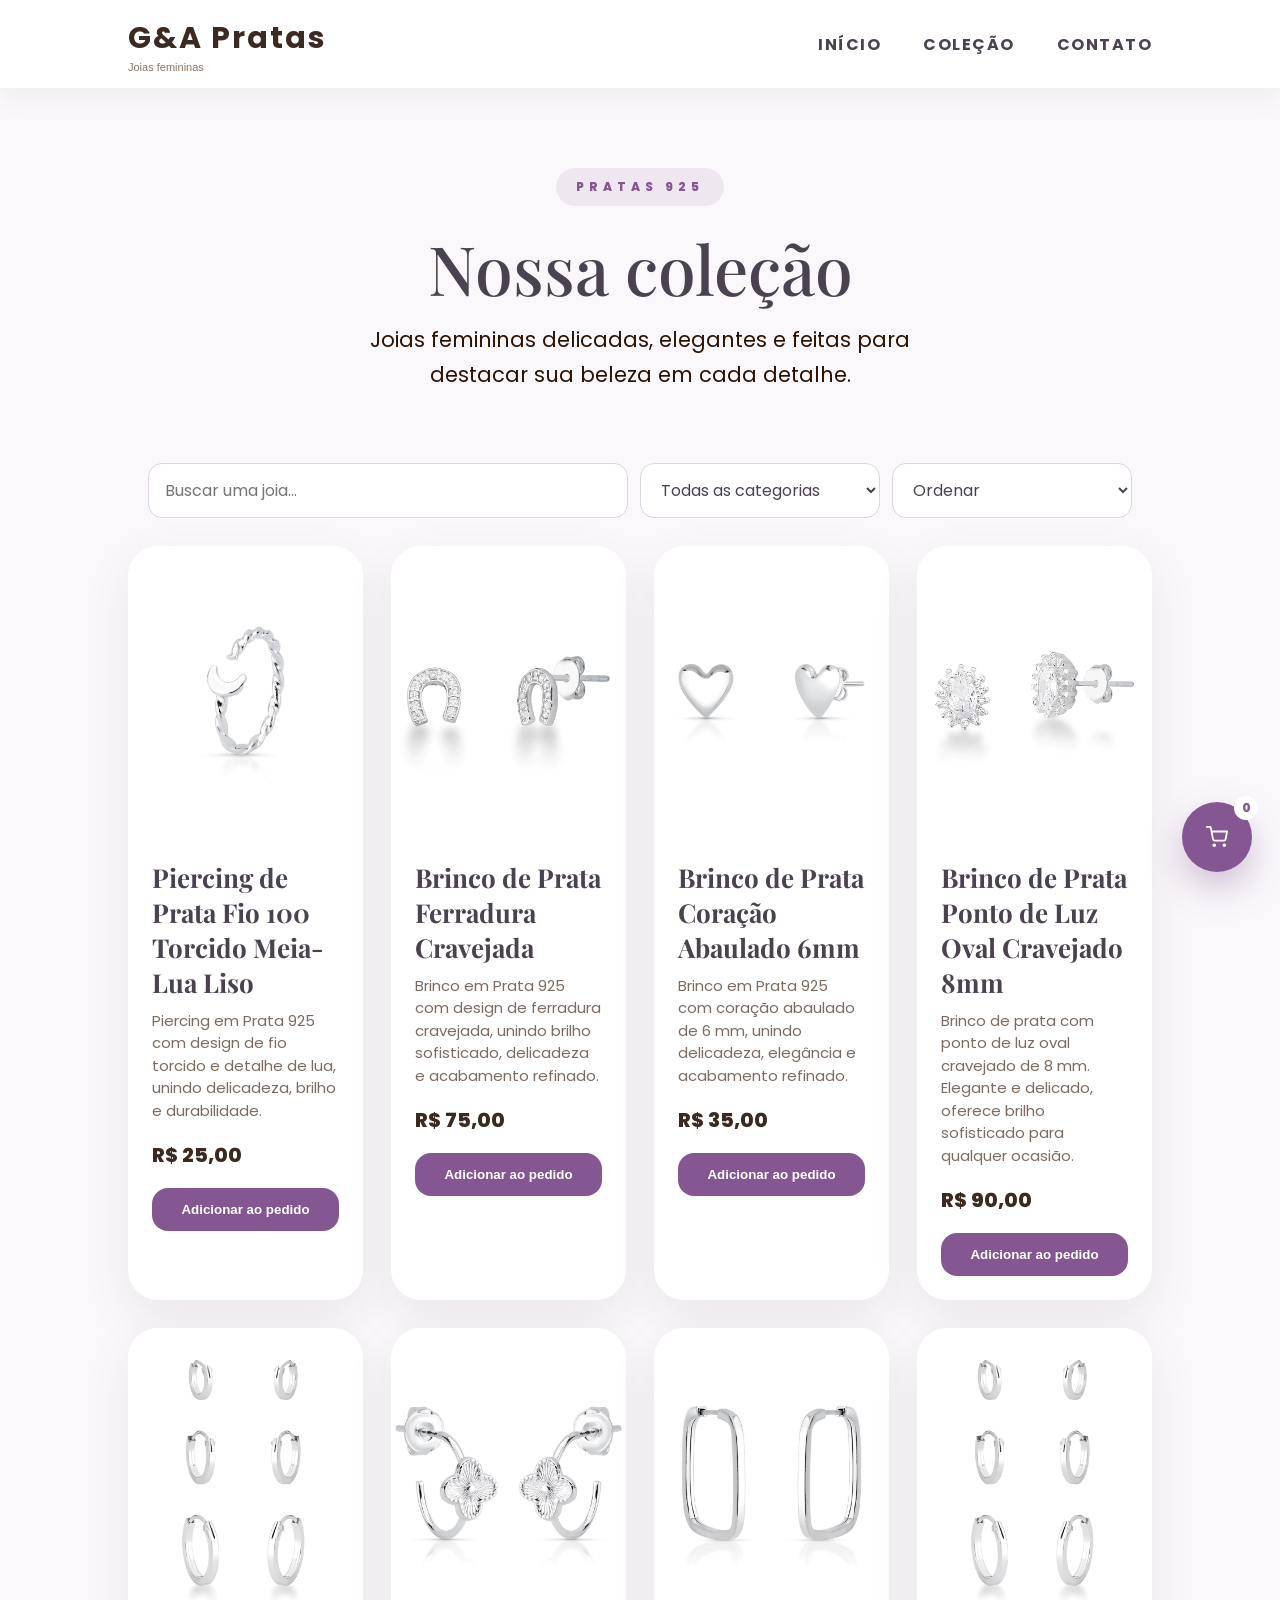
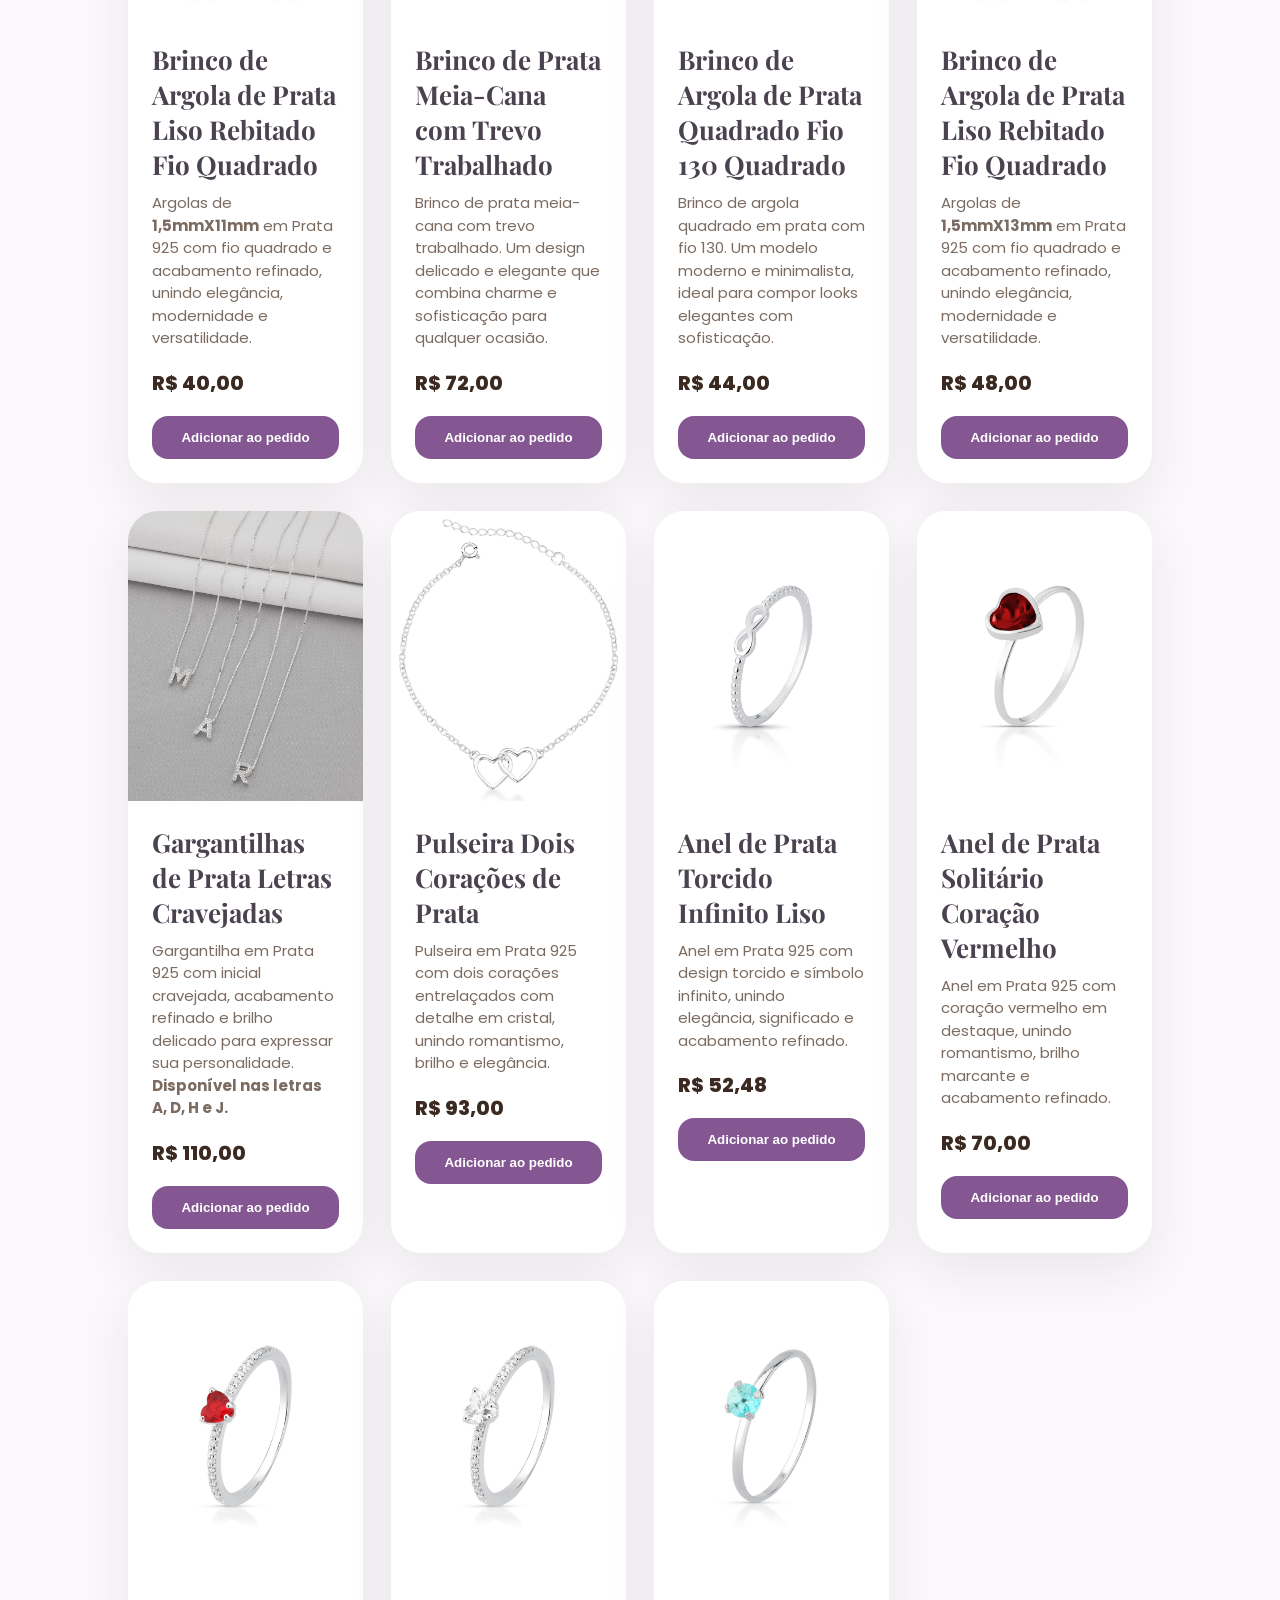
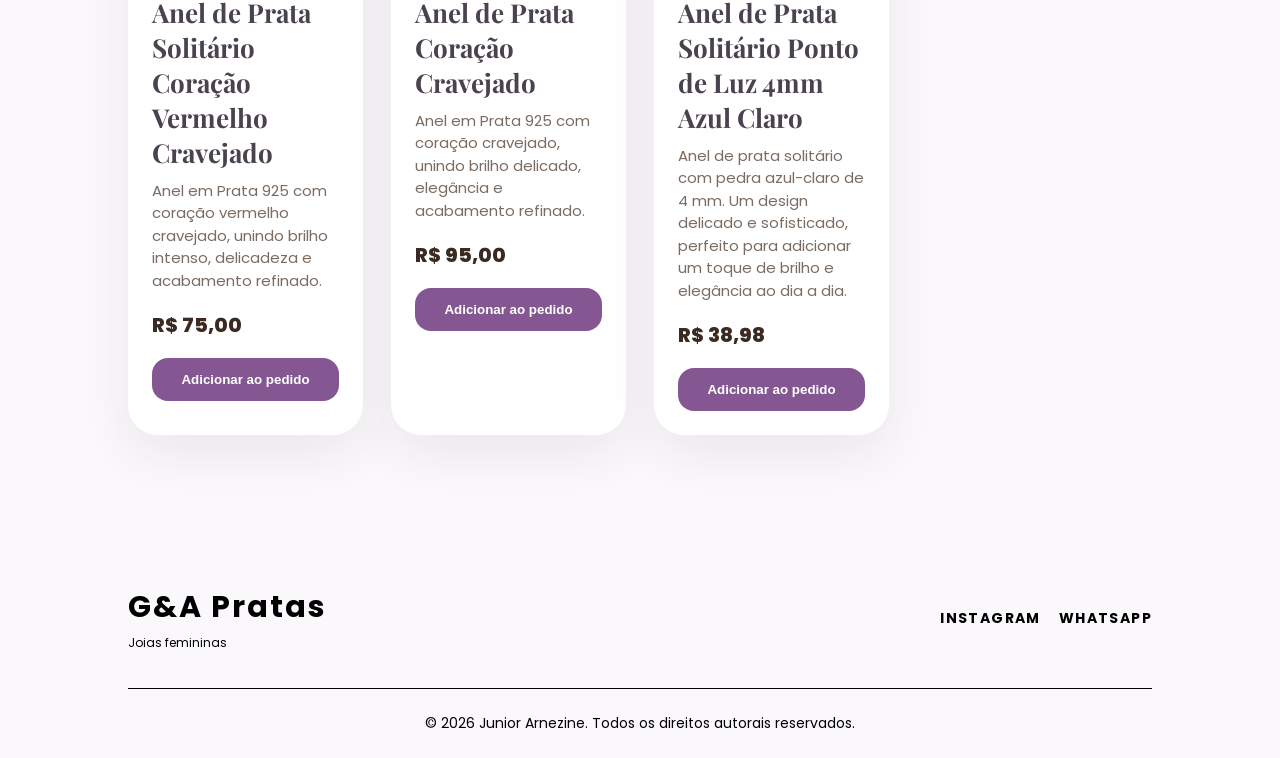
==== commit cd632632: "Add files via upload" ====
--- a/G&A Pratas Site/Pages/colecao.html
+++ b/G&A Pratas Site/Pages/colecao.html
@@ -1,263 +1,266 @@
-<!DOCTYPE html>
-<html lang="pt-BR">
-<head>
-  <meta charset="UTF-8">
-  <meta name="viewport" content="width=device-width, initial-scale=1.0">
-
-  <title>Coleção | G&A Pratas 925</title>
-    <link rel="icon" type="imagen/png" href="imagens/logo-app-bar.png"> 
-    <link rel="stylesheet" href="https://cdnjs.cloudflare.com/ajax/libs/font-awesome/6.5.1/css/all.min.css">
-  <link rel="preconnect" href="https://fonts.googleapis.com">
-  <link rel="preconnect" href="https://fonts.gstatic.com" crossorigin>
-  <link href="https://fonts.googleapis.com/css2?family=Playfair+Display:wght@500;600;700&family=Poppins:wght@300;400;500;600;700;800&display=swap" rel="stylesheet">
-
-  <link rel="stylesheet" href="style.css">
-</head>
-
-<body>
-
-<header class="header">
-  <a href="index.html" class="logo">
-    G&A Pratas
-    <span>Joias femininas</span>
-  </a>
-
-  <button class="menu-btn" onclick="document.querySelector('.nav').classList.toggle('active')">
-    ☰
-  </button>
-
-  <nav class="nav">
-    <a href="index.html">INÍCIO</a>
-    <a href="#products">COLEÇÃO</a>
-    <a href="#contato">CONTATO</a>
-  </nav>
-</header>
-
-  <main>
-    <section class="section collection-page">
-      <div class="section-title">
-        <span class="tag">Pratas 925</span>
-        <h1>Nossa coleção</h1>
-        <p>Joias femininas delicadas, elegantes e feitas para destacar sua beleza em cada detalhe.</p>
-      </div>
-
-<div class="products" id="products">
-
-
-  <article class="product">
-    <div class="product-img" style="background-image:url('./imagens/Products/piercing-lua-torcido.webp')"></div>
-    <div class="product-info">
-      <h3>Piercing de Prata Fio 100 Torcido Meia-Lua Liso</h3>
-      <p>Piercing em Prata 925 com design de fio torcido e detalhe de lua, unindo delicadeza, brilho e durabilidade.</p>  
-      <div class="price">R$ 25,00</div>
-      <button onclick="addToCart('Piercing de Prata Fio 100 Torcido Meia-Lua Liso', 25.00)">Adicionar ao pedido</button>
-    </div>
-
- 
-
-    </article>
-   <article class="product">
-    <div class="product-img" style="background-image:url('./imagens/Products/brinco-de-prata-ferradura-cravejada.webp')"></div>
-    <div class="product-info">
-      <h3>Brinco de Prata Ferradura Cravejada</h3>
-      <p>Brinco em Prata 925 com design de ferradura cravejada, unindo brilho sofisticado, delicadeza e acabamento refinado.</p>  
-      <div class="price">R$ 75,00</div>
-      <button onclick="addToCart('Brinco de Prata Ferradura Cravejada', 75.00)">Adicionar ao pedido</button>
-    </div>
-  </article>
-
-      </article>
-   <article class="product">
-    <div class="product-img" style="background-image:url('./imagens/Products/brinco-de-prata-coração-abaulado-6mm.webp')"></div>
-    <div class="product-info">
-      <h3>Brinco de Prata Coração Abaulado 6mm</h3>
-      <p>Brinco em Prata 925 com coração abaulado de 6 mm, unindo delicadeza, elegância e acabamento refinado.</p>  
-      <div class="price">R$ 35,00</div>
-      <button onclick="addToCart('Brinco de Prata Coração Abaulado 6mm', 35.00)">Adicionar ao pedido</button>
-    </div>
-  </article>
-
-  
-      </article>
-   <article class="product">
-    <div class="product-img" style="background-image:url('./imagens/Products/brinco-de-prata-ponto-de-luz-oval-cravejado-8mm.webp')"></div>
-    <div class="product-info">
-      <h3>Brinco de Prata Ponto de Luz Oval Cravejado 8mm</h3>
-      <p>Brinco de prata com ponto de luz oval cravejado de 8 mm. Elegante e delicado, oferece brilho sofisticado para qualquer ocasião.</p>  
-      <div class="price">R$ 90,00</div>
-      <button onclick="addToCart('Brinco de Prata Ponto de Luz Oval Cravejado 8mm', 90.00)">Adicionar ao pedido</button>
-    </div>
-  </article>
-
-
-  
-  <article class="product">
-    <div class="product-img" style="background-image:url('./imagens/Products/trio-argola-rebitada-quadrado.webp')"></div>
-    <div class="product-info">
-      <h3>Brinco de Argola de Prata Liso Rebitado Fio Quadrado</h3>
-      <p>Argolas de <strong>1,5mmX11mm</strong> em Prata 925 com fio quadrado e acabamento refinado, unindo elegância, modernidade e versatilidade.</p>
-      <div class="price">R$ 40,00</div>
-      <button onclick="addToCart('Brinco de Argola de Prata Liso Rebitado Fio Quadrado', 40.00)">Adicionar ao pedido</button>
-    </div>
-  </article>
-
-   <article class="product">
-    <div class="product-img" style="background-image:url('./imagens/Products/brinco-de-prata-meia-cana-com-trevo-trabalhado.webp')"></div>
-    <div class="product-info">
-      <h3>Brinco de Prata Meia-Cana com Trevo Trabalhado</h3>
-      <p>Brinco de prata meia-cana com trevo trabalhado. Um design delicado e elegante que combina charme e sofisticação para qualquer ocasião.</p>
-      <div class="price">R$ 72,00</div>
-      <button onclick="addToCart('Brinco de Prata Meia-Cana com Trevo Trabalhado', 72.00)">Adicionar ao pedido</button>
-    </div>
-  </article>
-
-     <article class="product">
-    <div class="product-img" style="background-image:url('./imagens/Products/brinco-de-argola-de-prata-quadrado-fio-130-quadrado.webp')"></div>
-    <div class="product-info">
-      <h3>Brinco de Argola de Prata Quadrado Fio 130 Quadrado</h3>
-      <p>Brinco de argola quadrado em prata com fio 130. Um modelo moderno e minimalista, ideal para compor looks elegantes com sofisticação.</p>
-      <div class="price">R$ 44,00</div>
-      <button onclick="addToCart('Brinco de Argola de Prata Quadrado Fio 130 Quadrado', 44.00)">Adicionar ao pedido</button>
-    </div>
-  </article>
-
-
-  <article class="product">
-    <div class="product-img" style="background-image:url('./imagens/Products/trio-argola-rebitada-quadrado.webp')"></div>
-    <div class="product-info">
-      <h3>Brinco de Argola de Prata Liso Rebitado Fio Quadrado</h3>
-      <p>Argolas de <strong>1,5mmX13mm</strong> em Prata 925 com fio quadrado e acabamento refinado, unindo elegância, modernidade e versatilidade.</p>
-      <div class="price">R$ 48,00</div>
-      <button onclick="addToCart('Brinco de Argola de Prata Liso Rebitado Fio Quadrado', 48.00)">Adicionar ao pedido</button>
-    </div>
-  </article>
-
-  <article class="product">
-    <div class="product-img" style="background-image:url('./imagens/Products/gargantilha-de-prata-letras-cravejadas.webp')"></div>
-    <div class="product-info">
-      <h3>Gargantilhas de Prata Letras Cravejadas</h3>
-      <p>Gargantilha em Prata 925 com inicial cravejada, acabamento refinado e brilho delicado para expressar sua personalidade. <strong>Disponível nas letras A, D, H e J.</strong></p>
-      <div class="price">R$ 110,00</div>
-      <button onclick="addToCart('Gargantilha de Prata Letra J Cravejada', 110.00)">Adicionar ao pedido</button>
-    </div>
-  </article>
-
-
-
-  <article class="product">
-    <div class="product-img" style="background-image:url('./imagens/Products/pulseira-dois-coracoes.webp')"></div>
-    <div class="product-info">
-      <h3>Pulseira Dois Corações de Prata</h3>
-      <p>Pulseira em Prata 925 com dois corações entrelaçados com detalhe em cristal, unindo romantismo, brilho e elegância.</p>
-      <div class="price">R$ 93,00</div>
-      <button onclick="addToCart('Pulseira Dois Corações de Prata', 93.00)">Adicionar ao pedido</button>
-    </div>
-  </article>
-
-  <article class="product">
-    <div class="product-img" style="background-image:url('./imagens/Products/anel-infinito-torcido.webp')"></div>
-    <div class="product-info">
-      <h3>Anel de Prata Torcido Infinito Liso</h3>
-      <p>Anel em Prata 925 com design torcido e símbolo infinito, unindo elegância, significado e acabamento refinado.</p>
-      <div class="price">R$ 52,48</div>
-      <button onclick="addToCart('Anel de Prata Torcido Infinito Liso', 52.48)">Adicionar ao pedido</button>
-    </div>
-
-  
-
-    </article>
-    <article class="product">
-    <div class="product-img" style="background-image:url('./imagens/Products/anel-de-prata-solitário-coração-vermelho.webp')"></div>
-    <div class="product-info">
-      <h3>Anel de Prata Solitário Coração Vermelho</h3>
-      <p>Anel em Prata 925 com coração vermelho em destaque, unindo romantismo, brilho marcante e acabamento refinado.</p>
-      <div class="price">R$ 70,00</div>
-      <button onclick="addToCart('Anel de Prata Solitário Coração Vermelho', 70.00)">Adicionar ao pedido</button>
-    </div>
-  </article>
-
-      </article>
-    <article class="product">
-    <div class="product-img" style="background-image:url('./imagens/Products/anel-de-prata-solitário-coração-vermelho-cravejado.webp')"></div>
-    <div class="product-info">
-      <h3>Anel de Prata Solitário Coração Vermelho Cravejado</h3>
-      <p>Anel em Prata 925 com coração vermelho cravejado, unindo brilho intenso, delicadeza e acabamento refinado.</p>
-      <div class="price">R$ 75,00</div>
-      <button onclick="addToCart('Anel de Prata Solitário Coração Vermelho Cravejado', 75.00)">Adicionar ao pedido</button>
-    </div>
-  </article>
- 
-      </article>
-    <article class="product">
-    <div class="product-img" style="background-image:url('./imagens/Products/anel-de-prata-coração-cravejado.webp')"></div>
-    <div class="product-info">
-      <h3>Anel de Prata Coração Cravejado</h3>
-      <p>Anel em Prata 925 com coração cravejado, unindo brilho delicado, elegância e acabamento refinado.</p>
-      <div class="price">R$ 95,00</div>
-      <button onclick="addToCart('Anel de Prata Coração Cravejado', 95.00)">Adicionar ao pedido</button>
-    </div>
-  </article>
-
-        </article>
-    <article class="product">
-    <div class="product-img" style="background-image:url('./imagens/Products/anel-de-prata-solitário-ponto-de-luz-4mm-azul-claro.webp')"></div>
-    <div class="product-info">
-      <h3>Anel de Prata Solitário Ponto de Luz 4mm Azul Claro</h3>
-      <p>Anel de prata solitário com pedra azul-claro de 4 mm. Um design delicado e sofisticado, perfeito para adicionar um toque de brilho e elegância ao dia a dia.</p>
-      <div class="price">R$ 38,98</div>
-      <button onclick="addToCart('Anel de Prata Solitário Ponto de Luz 4mm Azul Claro', 39.98)">Adicionar ao pedido</button>
-    </div>
-  </article>
-
-
-
-</div>
-    </section>
-
-    <section class="custom" id="finalizar">
-      <div>
-        <span class="tag">Seu pedido</span>
-        <h2>Finalize pelo WhatsApp.</h2>
-        <p>Adicione suas joias favoritas ao pedido e envie tudo diretamente para atendimento.</p>
-      </div>
-
-      <div class="cart">
-        <h3>Meu pedido</h3>
-        <div class="cart-items" id="cartItems">Nenhum item adicionado.</div>
-
-        <div class="total">
-          <strong>Total</strong>
-          <strong id="cartTotal">R$ 0,00</strong>
-        </div>
-
-        <button class="btn primary full" onclick="checkout()">Finalizar pedido</button>
-      </div>
-    </section>
-  </main>
-
-  <footer class="footer" id="contato">
-    <div class="footer-content">
-      <a href="index.html" class="footer-logo">
-        G&A Pratas
-        <span>Joias femininas</span>
-      </a>
-
-      <div class="footer-social">
-        <a href="https://www.instagram.com/gea.pratas?igsh=MWtmd3duazVtOTZtcA==" target="_blank">Instagram</a>
-        <a href="https://wa.me/+5545991361859" target="_blank">WhatsApp</a>
-      </div>
-    </div>
-
-    <div class="footer-bottom">
-      <p>© 2026 Junior Arnezine. Todos os direitos autorais reservados.</p>
-    </div>
-  </footer>
-
-  <a href="#finalizar" class="floating-cart">
-  <strong>Pedidos</strong>
-  <span id="floatingCartCount">0</span>
-</a>
-
-  <script src="script.js"></script>
-</body>
+<!DOCTYPE html>
+<html lang="pt-BR">
+<head>
+  <meta charset="UTF-8">
+  <meta name="viewport" content="width=device-width, initial-scale=1.0">
+
+  <title>Coleção | G&A Pratas 925</title>
+    <link rel="icon" type="imagen/png" href="imagens/logo-app-bar.png"> 
+    <link rel="stylesheet" href="https://cdnjs.cloudflare.com/ajax/libs/font-awesome/6.5.1/css/all.min.css">
+  <link rel="preconnect" href="https://fonts.googleapis.com">
+  <link rel="preconnect" href="https://fonts.gstatic.com" crossorigin>
+  <link href="https://fonts.googleapis.com/css2?family=Playfair+Display:wght@500;600;700&family=Poppins:wght@300;400;500;600;700;800&display=swap" rel="stylesheet">
+
+  <link rel="stylesheet" href="style.css">
+</head>
+
+<body>
+
+<header class="header">
+  <a href="index.html" class="logo">
+    G&A Pratas
+    <span>Joias femininas</span>
+  </a>
+
+  <button class="menu-btn" onclick="document.querySelector('.nav').classList.toggle('active')">
+    ☰
+  </button>
+
+  <nav class="nav">
+    <a href="index.html">INÍCIO</a>
+    <a href="#products">COLEÇÃO</a>
+    <a href="#contato">CONTATO</a>
+  </nav>
+</header>
+
+  <main>
+    <section class="section collection-page">
+      <div class="section-title">
+        <span class="tag">Pratas 925</span>
+        <h1>Nossa coleção</h1>
+        <p>Joias femininas delicadas, elegantes e feitas para destacar sua beleza em cada detalhe.</p>
+      </div>
+
+<div class="catalog-tools"><input id="productSearch" type="search" placeholder="Buscar uma joia...">
+  <select id="categoryFilter">
+    <option value="all">Todas as categorias</option>
+    <option value="aneis">Anéis</option>
+    <option value="brincos">Brincos</option>
+    <option value="colares">Gargantilhas</option>
+    <option value="pulseiras">Pulseiras</option>
+    <option value="outros">Outros</option>
+  </select>
+  <select id="sortProducts">
+    <option value="default">Ordenar</option>
+    <option value="asc">Menor preço</option>
+    <option value="desc">Maior preço</option>
+  </select>
+</div>
+<div class="products" id="products">
+
+
+  <article class="product" data-category="outros" data-price="25.00">
+    <div class="product-img" style="background-image:url('./imagens/Products/piercing-lua-torcido.webp')"></div>
+    <div class="product-info">
+      <h3>Piercing de Prata Fio 100 Torcido Meia-Lua Liso</h3>
+      <p>Piercing em Prata 925 com design de fio torcido e detalhe de lua, unindo delicadeza, brilho e durabilidade.</p>  
+      <div class="price">R$ 25,00</div>
+      <button onclick="addToCart('Piercing de Prata Fio 100 Torcido Meia-Lua Liso', 25.00)">Adicionar ao pedido</button>
+    </div>
+
+ 
+
+    </article>
+   <article class="product" data-category="brincos" data-price="75.00">
+    <div class="product-img" style="background-image:url('./imagens/Products/brinco-de-prata-ferradura-cravejada.webp')"></div>
+    <div class="product-info">
+      <h3>Brinco de Prata Ferradura Cravejada</h3>
+      <p>Brinco em Prata 925 com design de ferradura cravejada, unindo brilho sofisticado, delicadeza e acabamento refinado.</p>  
+      <div class="price">R$ 75,00</div>
+      <button onclick="addToCart('Brinco de Prata Ferradura Cravejada', 75.00)">Adicionar ao pedido</button>
+    </div>
+  </article>
+   <article class="product" data-category="brincos" data-price="35.00">
+    <div class="product-img" style="background-image:url('./imagens/Products/brinco-de-prata-coração-abaulado-6mm.webp')"></div>
+    <div class="product-info">
+      <h3>Brinco de Prata Coração Abaulado 6mm</h3>
+      <p>Brinco em Prata 925 com coração abaulado de 6 mm, unindo delicadeza, elegância e acabamento refinado.</p>  
+      <div class="price">R$ 35,00</div>
+      <button onclick="addToCart('Brinco de Prata Coração Abaulado 6mm', 35.00)">Adicionar ao pedido</button>
+    </div>
+  </article>
+
+  
+      
+   <article class="product" data-category="brincos" data-price="90.00">
+    <div class="product-img" style="background-image:url('./imagens/Products/brinco-de-prata-ponto-de-luz-oval-cravejado-8mm.webp')"></div>
+    <div class="product-info">
+      <h3>Brinco de Prata Ponto de Luz Oval Cravejado 8mm</h3>
+      <p>Brinco de prata com ponto de luz oval cravejado de 8 mm. Elegante e delicado, oferece brilho sofisticado para qualquer ocasião.</p>  
+      <div class="price">R$ 90,00</div>
+      <button onclick="addToCart('Brinco de Prata Ponto de Luz Oval Cravejado 8mm', 90.00)">Adicionar ao pedido</button>
+    </div>
+  </article>
+
+
+  
+  <article class="product" data-category="brincos" data-price="40.00">
+    <div class="product-img" style="background-image:url('./imagens/Products/trio-argola-rebitada-quadrado.webp')"></div>
+    <div class="product-info">
+      <h3>Brinco de Argola de Prata Liso Rebitado Fio Quadrado</h3>
+      <p>Argolas de <strong>1,5mmX11mm</strong> em Prata 925 com fio quadrado e acabamento refinado, unindo elegância, modernidade e versatilidade.</p>
+      <div class="price">R$ 40,00</div>
+      <button onclick="addToCart('Brinco de Argola de Prata Liso Rebitado Fio Quadrado', 40.00)">Adicionar ao pedido</button>
+    </div>
+  </article>
+
+   <article class="product" data-category="brincos" data-price="72.00">
+    <div class="product-img" style="background-image:url('./imagens/Products/brinco-de-prata-meia-cana-com-trevo-trabalhado.webp')"></div>
+    <div class="product-info">
+      <h3>Brinco de Prata Meia-Cana com Trevo Trabalhado</h3>
+      <p>Brinco de prata meia-cana com trevo trabalhado. Um design delicado e elegante que combina charme e sofisticação para qualquer ocasião.</p>
+      <div class="price">R$ 72,00</div>
+      <button onclick="addToCart('Brinco de Prata Meia-Cana com Trevo Trabalhado', 72.00)">Adicionar ao pedido</button>
+    </div>
+  </article>
+
+     <article class="product" data-category="brincos" data-price="44.00">
+    <div class="product-img" style="background-image:url('./imagens/Products/brinco-de-argola-de-prata-quadrado-fio-130-quadrado.webp')"></div>
+    <div class="product-info">
+      <h3>Brinco de Argola de Prata Quadrado Fio 130 Quadrado</h3>
+      <p>Brinco de argola quadrado em prata com fio 130. Um modelo moderno e minimalista, ideal para compor looks elegantes com sofisticação.</p>
+      <div class="price">R$ 44,00</div>
+      <button onclick="addToCart('Brinco de Argola de Prata Quadrado Fio 130 Quadrado', 44.00)">Adicionar ao pedido</button>
+    </div>
+  </article>
+
+
+  <article class="product" data-category="brincos" data-price="48.00">
+    <div class="product-img" style="background-image:url('./imagens/Products/trio-argola-rebitada-quadrado.webp')"></div>
+    <div class="product-info">
+      <h3>Brinco de Argola de Prata Liso Rebitado Fio Quadrado</h3>
+      <p>Argolas de <strong>1,5mmX13mm</strong> em Prata 925 com fio quadrado e acabamento refinado, unindo elegância, modernidade e versatilidade.</p>
+      <div class="price">R$ 48,00</div>
+      <button onclick="addToCart('Brinco de Argola de Prata Liso Rebitado Fio Quadrado', 48.00)">Adicionar ao pedido</button>
+    </div>
+  </article>
+
+  <article class="product" data-category="colares" data-price="110.00">
+    <div class="product-img" style="background-image:url('./imagens/Products/gargantilha-de-prata-letras-cravejadas.webp')"></div>
+    <div class="product-info">
+      <h3>Gargantilhas de Prata Letras Cravejadas</h3>
+      <p>Gargantilha em Prata 925 com inicial cravejada, acabamento refinado e brilho delicado para expressar sua personalidade. <strong>Disponível nas letras A, D, H e J.</strong></p>
+      <div class="price">R$ 110,00</div>
+      <button onclick="addToCart('Gargantilha de Prata Letra J Cravejada', 110.00)">Adicionar ao pedido</button>
+    </div>
+  </article>
+
+
+
+  <article class="product" data-category="pulseiras" data-price="93.00">
+    <div class="product-img" style="background-image:url('./imagens/Products/pulseira-dois-coracoes.webp')"></div>
+    <div class="product-info">
+      <h3>Pulseira Dois Corações de Prata</h3>
+      <p>Pulseira em Prata 925 com dois corações entrelaçados com detalhe em cristal, unindo romantismo, brilho e elegância.</p>
+      <div class="price">R$ 93,00</div>
+      <button onclick="addToCart('Pulseira Dois Corações de Prata', 93.00)">Adicionar ao pedido</button>
+    </div>
+  </article>
+
+  <article class="product" data-category="aneis" data-price="52.48">
+    <div class="product-img" style="background-image:url('./imagens/Products/anel-infinito-torcido.webp')"></div>
+    <div class="product-info">
+      <h3>Anel de Prata Torcido Infinito Liso</h3>
+      <p>Anel em Prata 925 com design torcido e símbolo infinito, unindo elegância, significado e acabamento refinado.</p>
+      <div class="price">R$ 52,48</div>
+      <button onclick="addToCart('Anel de Prata Torcido Infinito Liso', 52.48)">Adicionar ao pedido</button>
+    </div>
+
+  
+
+    </article>
+    <article class="product" data-category="aneis" data-price="70.00">
+    <div class="product-img" style="background-image:url('./imagens/Products/anel-de-prata-solitário-coração-vermelho.webp')"></div>
+    <div class="product-info">
+      <h3>Anel de Prata Solitário Coração Vermelho</h3>
+      <p>Anel em Prata 925 com coração vermelho em destaque, unindo romantismo, brilho marcante e acabamento refinado.</p>
+      <div class="price">R$ 70,00</div>
+      <button onclick="addToCart('Anel de Prata Solitário Coração Vermelho', 70.00)">Adicionar ao pedido</button>
+    </div>
+  </article>
+    <article class="product" data-category="aneis" data-price="75.00">
+    <div class="product-img" style="background-image:url('./imagens/Products/anel-de-prata-solitário-coração-vermelho-cravejado.webp')"></div>
+    <div class="product-info">
+      <h3>Anel de Prata Solitário Coração Vermelho Cravejado</h3>
+      <p>Anel em Prata 925 com coração vermelho cravejado, unindo brilho intenso, delicadeza e acabamento refinado.</p>
+      <div class="price">R$ 75,00</div>
+      <button onclick="addToCart('Anel de Prata Solitário Coração Vermelho Cravejado', 75.00)">Adicionar ao pedido</button>
+    </div>
+  </article>
+    <article class="product" data-category="aneis" data-price="95.00">
+    <div class="product-img" style="background-image:url('./imagens/Products/anel-de-prata-coração-cravejado.webp')"></div>
+    <div class="product-info">
+      <h3>Anel de Prata Coração Cravejado</h3>
+      <p>Anel em Prata 925 com coração cravejado, unindo brilho delicado, elegância e acabamento refinado.</p>
+      <div class="price">R$ 95,00</div>
+      <button onclick="addToCart('Anel de Prata Coração Cravejado', 95.00)">Adicionar ao pedido</button>
+    </div>
+  </article>
+    <article class="product" data-category="aneis" data-price="38.98">
+    <div class="product-img" style="background-image:url('./imagens/Products/anel-de-prata-solitário-ponto-de-luz-4mm-azul-claro.webp')"></div>
+    <div class="product-info">
+      <h3>Anel de Prata Solitário Ponto de Luz 4mm Azul Claro</h3>
+      <p>Anel de prata solitário com pedra azul-claro de 4 mm. Um design delicado e sofisticado, perfeito para adicionar um toque de brilho e elegância ao dia a dia.</p>
+      <div class="price">R$ 38,98</div>
+      <button onclick="addToCart('Anel de Prata Solitário Ponto de Luz 4mm Azul Claro', 38.98)">Adicionar ao pedido</button>
+    </div>
+  </article>
+
+
+
+</div>
+    </section>
+
+    <div class="cart-drawer" id="cartDrawer"><div class="cart-panel"><button class="drawer-close" onclick="closeCart()">×</button><span class="tag">Seu pedido</span><h2>Meu carrinho</h2><div class="cart-items" id="cartItems"></div><div class="total"><strong>Total</strong><strong id="cartTotal">R$ 0,00</strong></div><button class="btn primary full" onclick="checkout()">Finalizar pelo WhatsApp</button></div></div>
+  </main>
+
+  <footer class="footer" id="contato">
+    <div class="footer-content">
+      <a href="index.html" class="footer-logo">
+        G&A Pratas
+        <span>Joias femininas</span>
+      </a>
+
+      <div class="footer-social">
+        <a href="https://www.instagram.com/gea.pratas?igsh=MWtmd3duazVtOTZtcA==" target="_blank">Instagram</a>
+        <a href="https://wa.me/+5545991361859" target="_blank">WhatsApp</a>
+      </div>
+    </div>
+
+    <div class="footer-bottom">
+      <p>© 2026 Junior Arnezine. Todos os direitos autorais reservados.</p>
+    </div>
+  </footer>
+
+  <button onclick="openCart()" class="floating-cart">
+<svg
+    xmlns="http://www.w3.org/2000/svg"
+    width="22"
+    height="22"
+    viewBox="0 0 24 24"
+    fill="none"
+    stroke="currentColor"
+    stroke-width="2"
+    stroke-linecap="round"
+    stroke-linejoin="round"
+  >
+    <circle cx="9" cy="21" r="1"/>
+    <circle cx="20" cy="21" r="1"/>
+    <path d="M1 1h4l2.68 13.39a2 2 0 0 0 2 1.61h9.72a2 2 0 0 0 2-1.61L23 6H6"/>
+  </svg>
+  <span id="floatingCartCount">0</span>
+</button>
+
+  <script src="script.js"></script>
+</body>
 </html>
--- a/G&A Pratas Site/Pages/style.css
+++ b/G&A Pratas Site/Pages/style.css
@@ -729,6 +729,9 @@
     z-index: 999999;
     pointer-events: auto;
   }
+  .cart-icon {
+    color: #6f4b7e;
+}
 
   .nav {
     display: none !important;
@@ -756,4 +759,8 @@
     font-weight: 700;
     text-decoration: none;
     letter-spacing: 1.5px;
-  }+  }/* ===== G&A Pratas 2.0 ===== */
+.catalog-tools{max-width:1200px;margin:0 auto 28px;display:grid;grid-template-columns:2fr 1fr 1fr;gap:12px;padding:0 20px}.catalog-tools input,.catalog-tools select{border:1px solid #ded5e2;background:#fff;border-radius:14px;padding:14px 16px;font:inherit;color:var(--text-dark)}
+.benefits{margin:30px auto 70px;max-width:1200px;padding:0 20px;display:grid;grid-template-columns:repeat(4,1fr);gap:14px}.benefits div{background:#fff;border:1px solid #eee7f0;border-radius:18px;padding:22px}.benefits b,.benefits span{display:block}.benefits span{font-size:13px;color:#786d7d;margin-top:5px}
+.cart-drawer{position:fixed;inset:0;background:rgba(42,30,48,.35);z-index:100;opacity:0;visibility:hidden;transition:.25s}.cart-drawer.open{opacity:1;visibility:visible}.cart-panel{position:absolute;right:0;top:0;height:100%;width:min(470px,100%);background:#fff;padding:36px 26px;overflow:auto;box-shadow:-10px 0 40px rgba(0,0,0,.12);transform:translateX(100%);transition:.3s}.cart-drawer.open .cart-panel{transform:none}.drawer-close{float:right;border:0;background:#f3edf5;width:38px;height:38px;border-radius:50%;font-size:26px;cursor:pointer}.cart-line{display:grid;grid-template-columns:1fr auto auto auto;align-items:center;gap:10px;padding:16px 0;border-bottom:1px solid #eee}.cart-line small{display:block;color:#8a8190}.qty{display:flex;align-items:center;gap:8px}.qty button,.remove{border:0;background:#eee7f0;border-radius:8px;width:28px;height:28px;font-size:18px;cursor:pointer}.remove{background:#fff0f1;color:#a23b48}.empty-cart{padding:25px 0;color:#807487}.floating-cart{border:0;cursor:pointer}.no-scroll{overflow:hidden}
+@media(max-width:760px){.catalog-tools{grid-template-columns:1fr;padding:0 16px}.benefits{grid-template-columns:1fr 1fr}.header{padding:0 6%;height:74px}.nav.active{display:flex}.cart-line{grid-template-columns:1fr auto}.cart-line>strong{grid-column:1}.remove{grid-column:2;grid-row:1}.product{min-width:0}}
